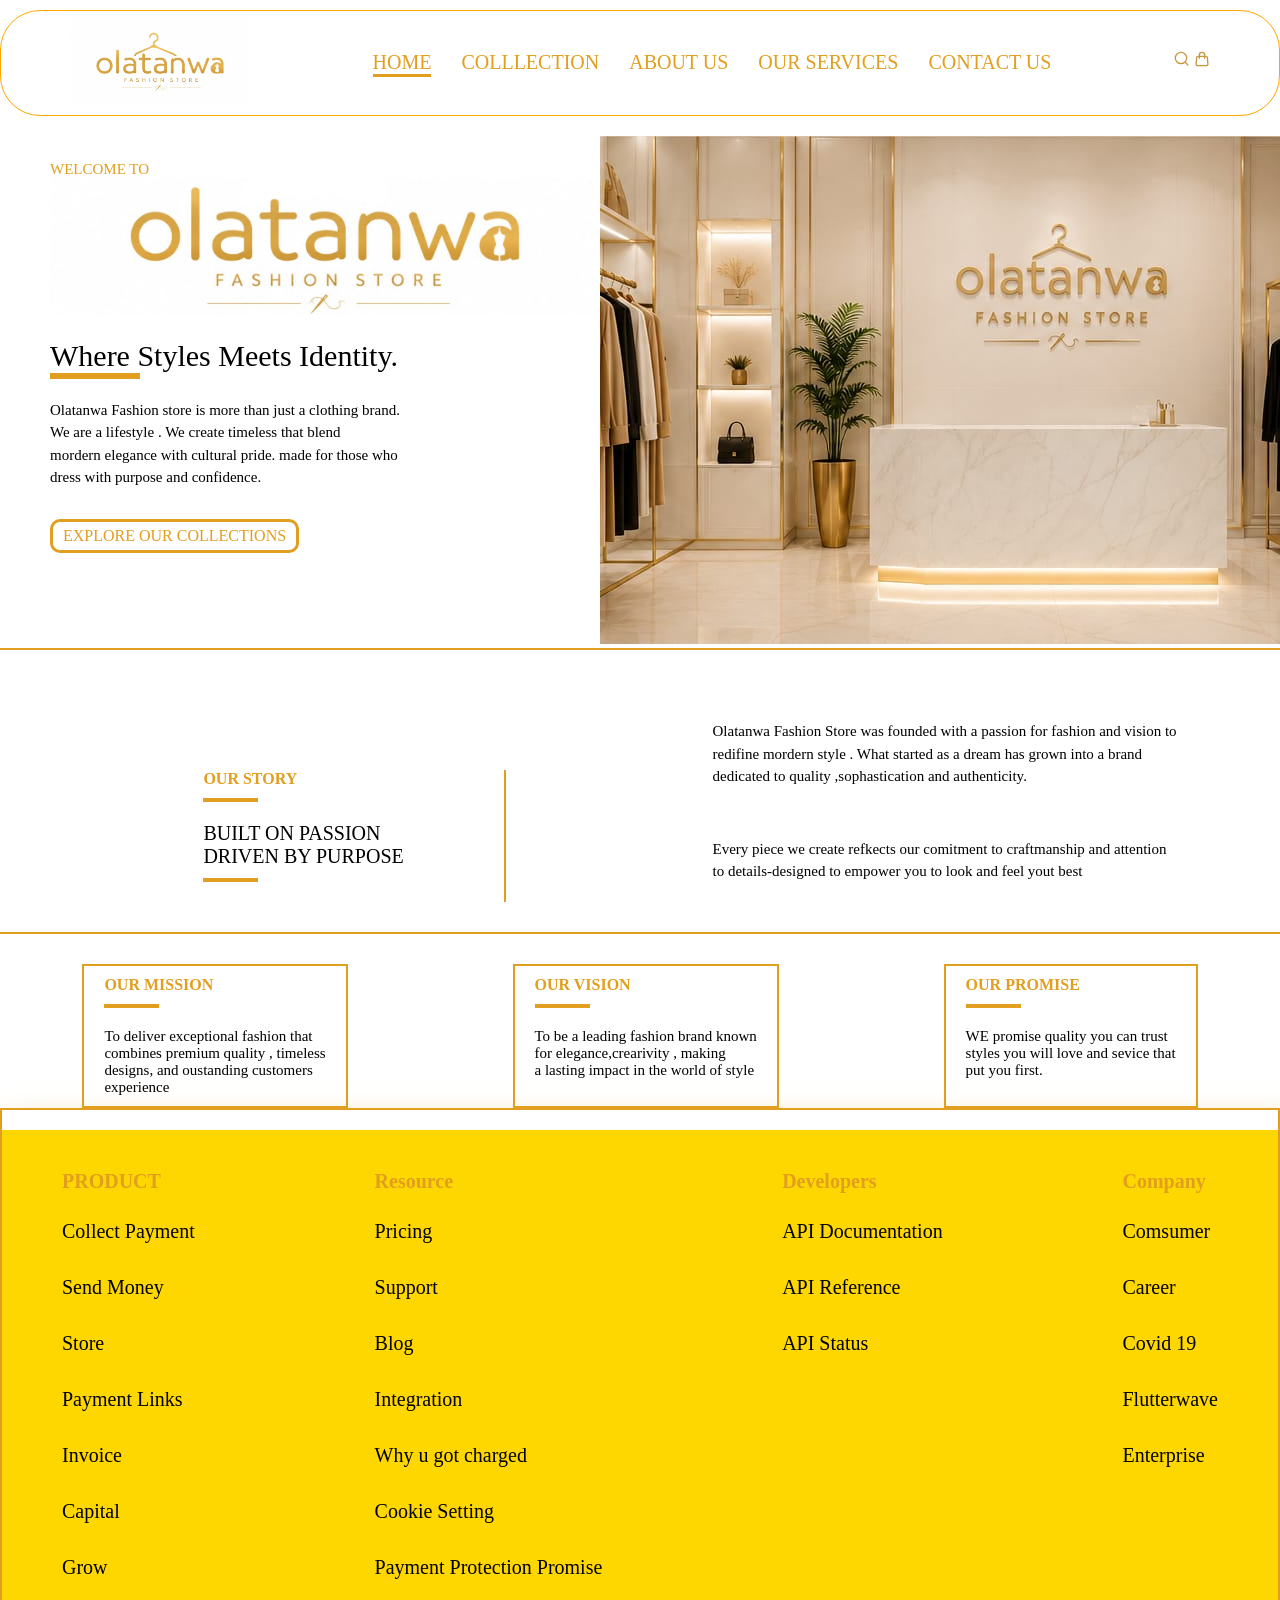
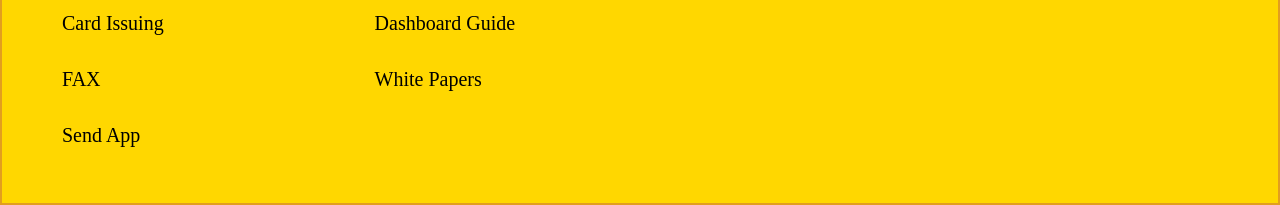
==== index.html @ 36a3c9dd "first commit" ====
<!DOCTYPE html>
<html lang="en">
<head>
    <meta charset="UTF-8">
    <meta name="viewport" content="width=device-width, initial-scale=1.0">
    <title>Document</title>
    <link rel="stylesheet" href="style.css">
</head>
<body>
    <div class="father">
        <div class="up">
            <img src="pi.jpeg" alt="">
        </div>

        <div class="down">
            <ul>
                <li class="loi"><a href="#">HOME</a></li>
                <li><a href="#">COLLLECTION</a></li>
                <li><a href="#">ABOUT US</a></li>
                <li><a href="#">OUR SERVICES</a></li>
                <li><a href="#">CONTACT US</a></li>
            </ul>
        </div>

        <div class="mid">
            <a href="#"><img src="SEACH.svg" alt=""></a>
            <a href="#"><img src="lock.svg" alt=""></a>
        </div>
    </div>

    <div class="mother">
        <div class="ud">
        <div>
            <p><span>WELCOME TO</span></p>
        </div>

        <div class="logo">
            <img src="pi00.jpeg" alt="">
        </div>

        <div class="uj">
            <h2>Where Styles Meets Identity. <hr></h2>
            <p>Olatanwa Fashion store is more than just a clothing brand. <br>We are a lifestyle . We create timeless that blend<br>mordern elegance with cultural pride. made for those who<br>dress with purpose and confidence.</p>
        </div>

        <div class="boy">
            <a href="#">EXPLORE OUR COLLECTIONS</a>
        </div>
        </div>

        <div class="last">
            <img src="poikj.jpeg" alt="">
        </div>
    </div>

    <div class="kk">
        <div class="pp">
             <h4>OUR STORY</h4><hr>
             <h1>BUILT ON PASSION <br>DRIVEN BY PURPOSE</h1><hr>
        </div>

        <div class="oo">
              <p>Olatanwa Fashion Store was founded with a passion for fashion and vision to <br>redifine mordern style . What started as a dream has grown into a brand<br>dedicated to quality ,sophastication and authenticity.</p>
                <p class="pyp">Every piece we create refkects our comitment to craftmanship and attention<br>to details-designed to empower you to look and feel yout best</p>
        </div>
    </div>

    <div class="uu">
        <div class="ee">
            <h4>OUR MISSION</h4><hr>
            <p>To deliver exceptional fashion that<br>combines premium quality , timeless<br>designs, and oustanding customers<br>experience</p>
        </div>

        <div class="ee">
            <h4>OUR VISION</h4><hr>
            <p>To be a leading fashion brand known<br>for elegance,crearivity , making<br>a lasting impact in the world of style</p>
        </div>

        <div class="ee">
            <h4>OUR PROMISE</h4><hr>
            <p>WE promise quality you can trust<br>styles you will love and sevice that<br>put you first.</p>
        </div>
    </div>

    <footer>
           <div class="main-footer">

            <div class="product">
             <h4>PRODUCT</h4>
             <ul>
              <li><a href="#">Collect Payment</a></li> 
              <li><a href="#">Send Money</a></li> 
              <li><a href="#">Store</a></li> 
              <li><a href="#">Payment Links</a></li> 
              <li><a href="#">Invoice</a></li> 
              <li><a href="#">Capital</a></li> 
              <li><a href="#">Grow</a></li> 
              <li><a href="#">Card Issuing</a></li> 
              <li><a href="#">FAX</a></li> 
              <li><a href="#">Send App</a></li>  
             </ul>
            </div>
            
            <div class="Resources">
               <h4>Resource</h4>
               <ul>
                <li><a href="#">Pricing</a></li>
                <li><a href="#">Support</a></li>
                <li><a href="#">Blog</a></li>
                <li><a href="#">Integration</a></li>
                <li><a href="#">Why u got charged</a></li>
                <li><a href="#">Cookie Setting</a></li>
                <li><a href="#">Payment Protection Promise</a></li>
                <li><a href="#">Dashboard Guide</a></li>
                <li><a href="#">White Papers</a></li>
               </ul>
            </div>

            <div class="developers">
                <h4>Developers</h4>
                <ul>
                    <li><a href="#">API Documentation</a></li>
                    <li><a href="#">API Reference</a></li>
                    <li><a href="#">API Status</a></li>
                </ul>
            </div>

            <div class="Company">
                <h4>Company</h4>
                <ul>
                    <li><a href="#">Comsumer</a></li>
                    <li><a href="#">Career</a></li>
                    <li><a href="#">Covid 19</a></li>
                    <li><a href="#">Flutterwave</a></li>
                    <li><a href="#">Enterprise</a></li>
                </ul>
            </div>
           </div>
        </footer>
</body>
</html>
---- style.css ----
*{
    padding: 0;
    margin: 0;
    box-sizing: border-box;
}
.father{
    background-color: white;
    padding: 5px 8px;
    display: flex;
    justify-content: space-around;
    z-index: 100;
    position: sticky;
    top: 10px;
    border: 1px solid orange;
    border-radius: 40px;
    box-shadow: 10px 20px 30x  rgb(226, 158, 30)
}
.up img{
    width: 180px;
    
}
.down ul{
    display: flex;
    list-style: none;
    gap: 30px;
    font-size: 20px;
    margin-top: 35px;
}
.down a{
    text-decoration: none;
    color: rgb(226, 158, 30);
}
.mid{
    margin-top:35px;
}
span{
    color: rgb(226, 158, 30);
}
.loi{
    border-bottom: 3px solid rgb(226, 158, 30);
}
.mother{
    margin-top: 30px;
    display: flex;
    border-bottom: 2px solid rgb(226, 158, 30);
}
.logo img{
    width: 550px;
    justify-content: right;
}
.ud{
    margin-left: 50px;
    margin-top: 25px;
}
h2{
    font-weight: lighter;
    font-size: 30px;
    margin-top: 20px;
    margin-bottom: 10px;
}
.uj hr{
    border: 3px solid rgb(226, 158, 30);
     width: 90px;
    margin-bottom: 20px;
} 
.uj p{
    line-height: 1.5;
}
.boy {
    margin-top: 30px;
    border:3px solid rgb(226, 158, 30) ;
    width: fit-content;
    padding: 5px 10px;
    border-radius: 10px;
}
.boy a{
    text-decoration: none;
    color: rgb(226, 158, 30);
}
h4{
color: rgb(226, 158, 30);
}
h1{
    font-weight: lighter;
    font-size: 20px;
}
.kk{
    display: flex;
    justify-content: space-around;
    margin-top: 20px;
    border-bottom: 2px solid rgb(226, 158, 30);
}
.pp{
    margin-top: 100px;
    margin-left: 100px;
    border-right: 2px solid rgb(226, 158, 30);
    padding-right: 100px;
    margin-bottom: 30px;
    
}
.oo{
    margin-top: 50px;
    line-height: 1.5;
}
.pyp{
    margin-top: 50px;
}
p{
    font-size: 15px;
}
.pp hr{
    border: 2px solid rgb(226, 158, 30);
    width: 55px;
    margin-top: 10px;
    margin-bottom: 20px;
}
.uu hr{
   border: 2px solid rgb(226, 158, 30);
    width: 55px;
    margin-top: 10px;
    margin-bottom: 20px; 
}
.uu{
    display: flex;
    justify-content: space-around;
    margin-top: 30px;
}
.ee{
    border: 2px solid rgb(226, 158, 30);
    padding: 10px 20px;
}
.father:hover{
    cursor: pointer;
}
.main-footer{
    display: flex;
    background-color: white;
    justify-content: space-between;
    margin-top: 20px;
    padding: 40px 60px;
    background-color: gold;
}
.main-footer a{
    text-decoration: none;
    line-height: 2.8;
    font-size: 20px;
    color: black;
}
.main-footer ul{
    list-style: none;

}
.main-footer h4{
    margin-bottom: 10px;
    font-weight: bolder;
    font-size: 20px;
}
.main-footer a:hover{
    cursor: pointer;
    border-radius: 30px;
    background-color: white;
}
footer{
    box-shadow: 10px 20px 30px rgb(226, 158, 30);
    border: 2px solid rgb(226, 158, 30);
}
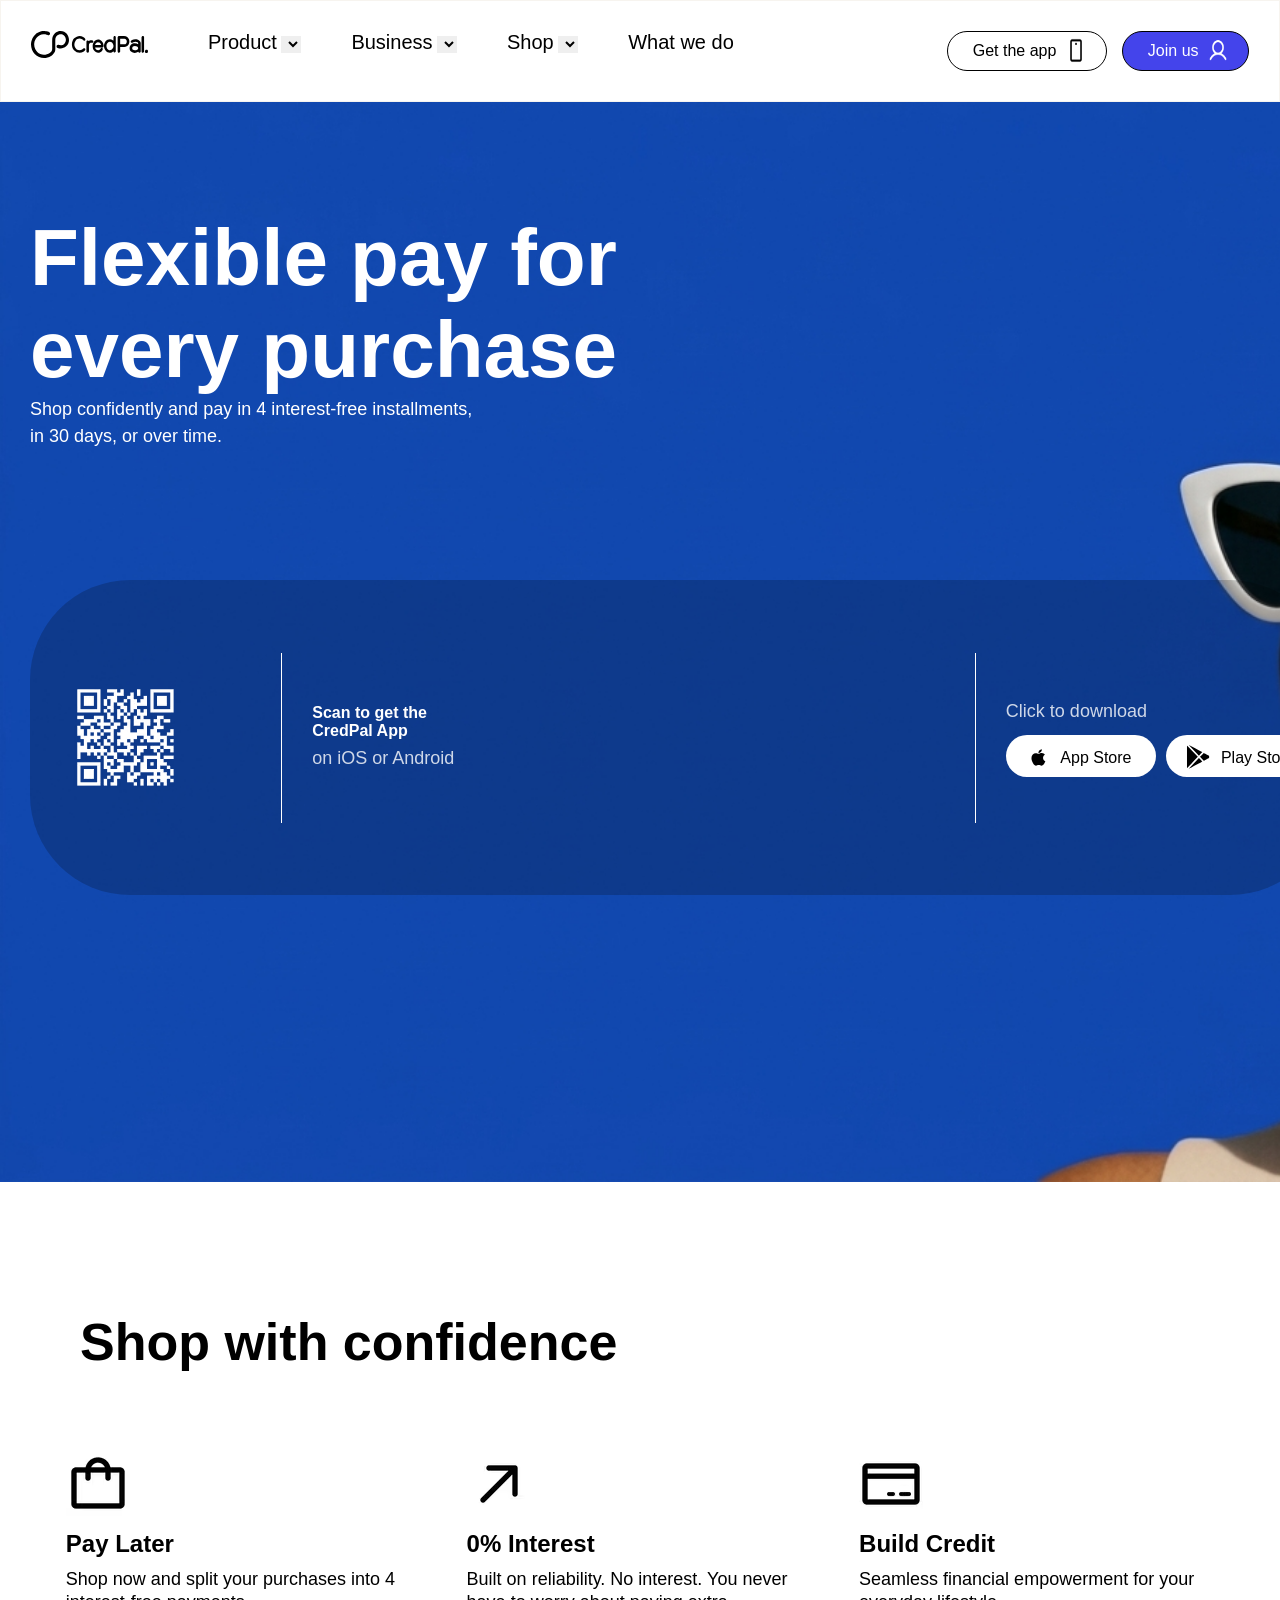
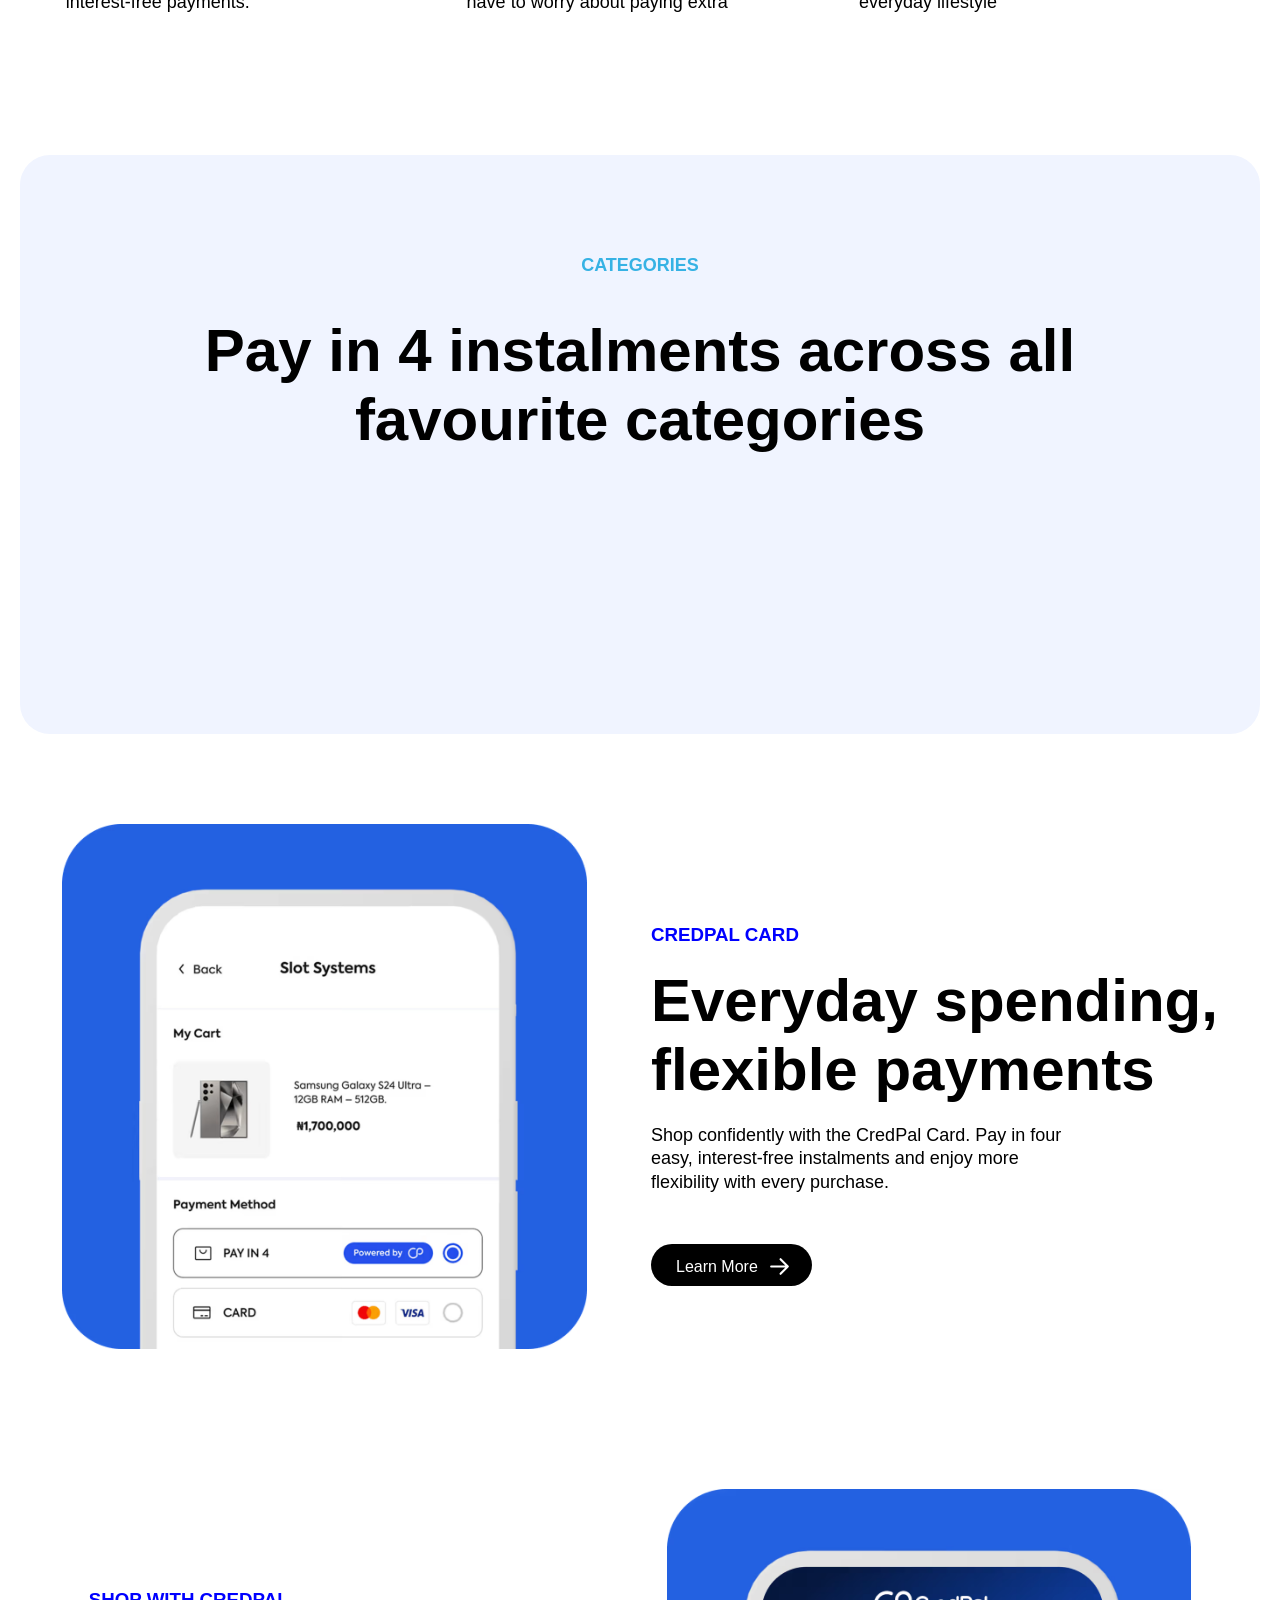
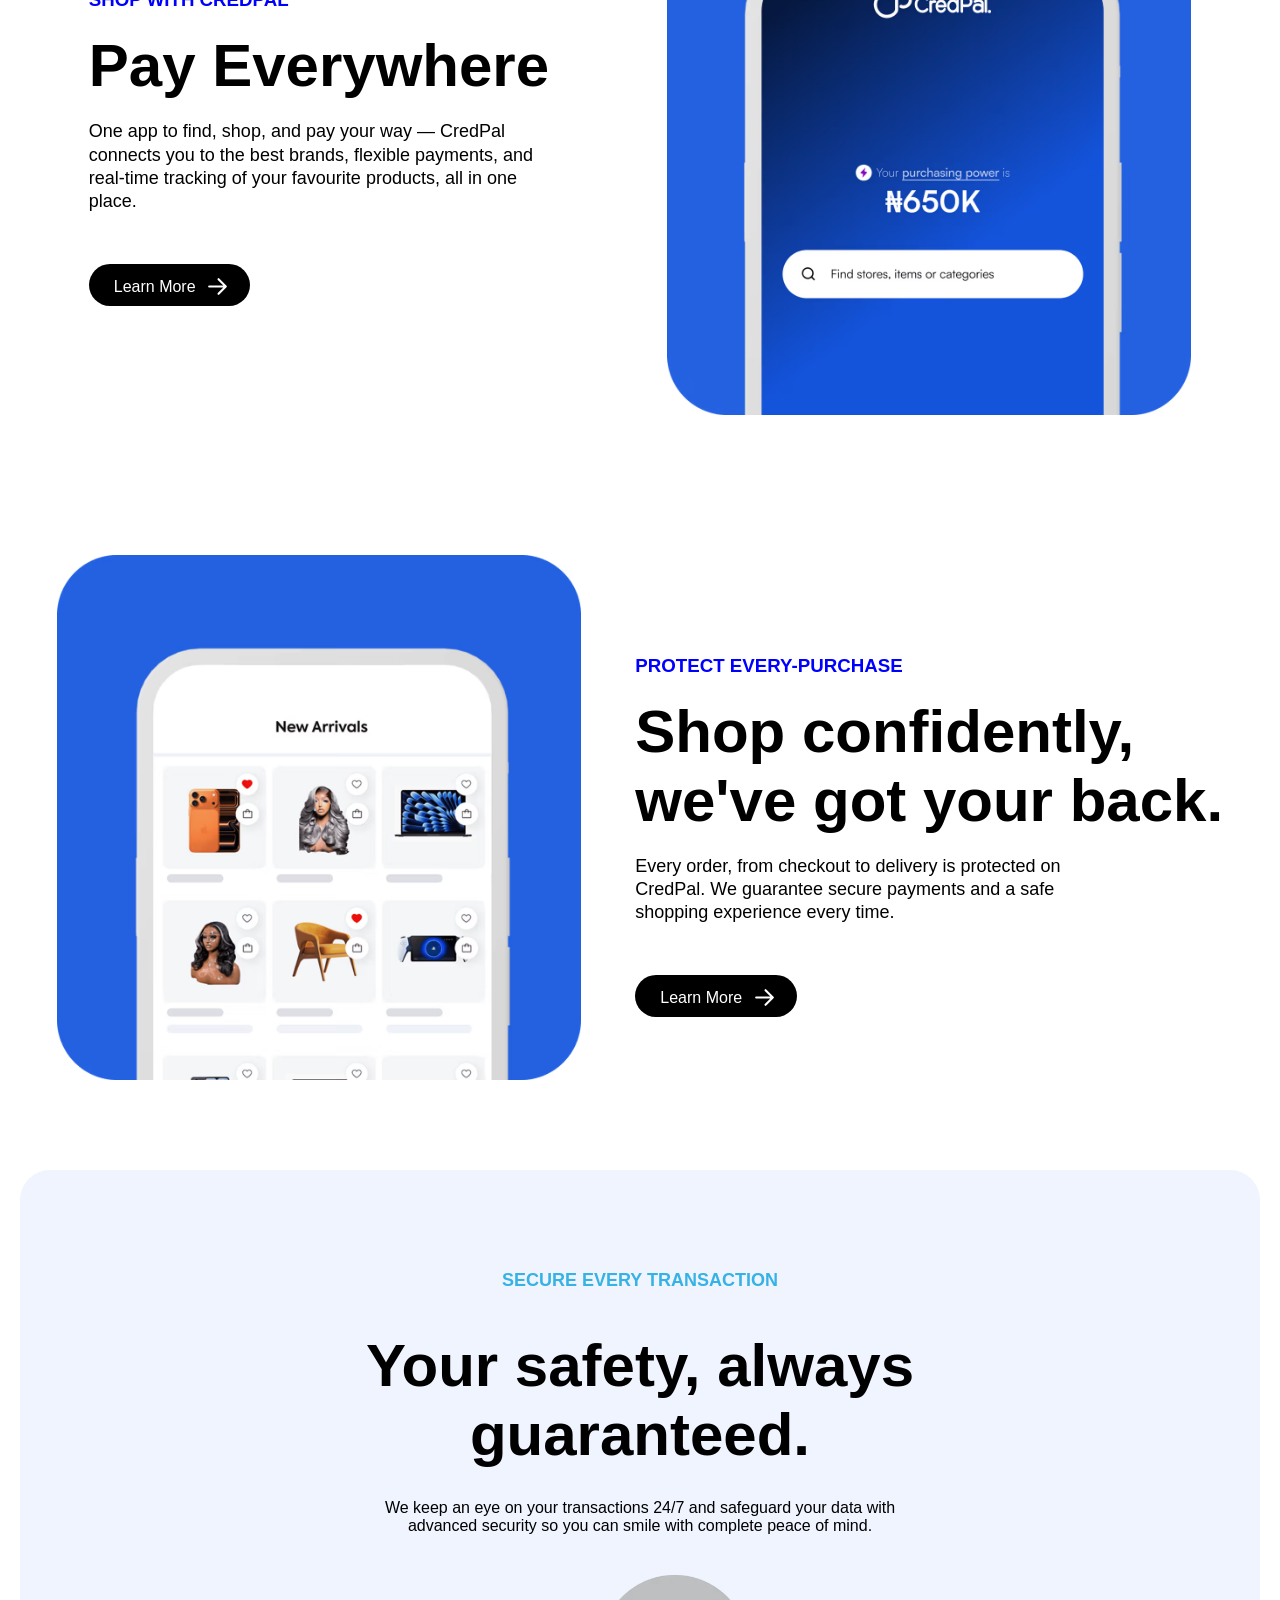
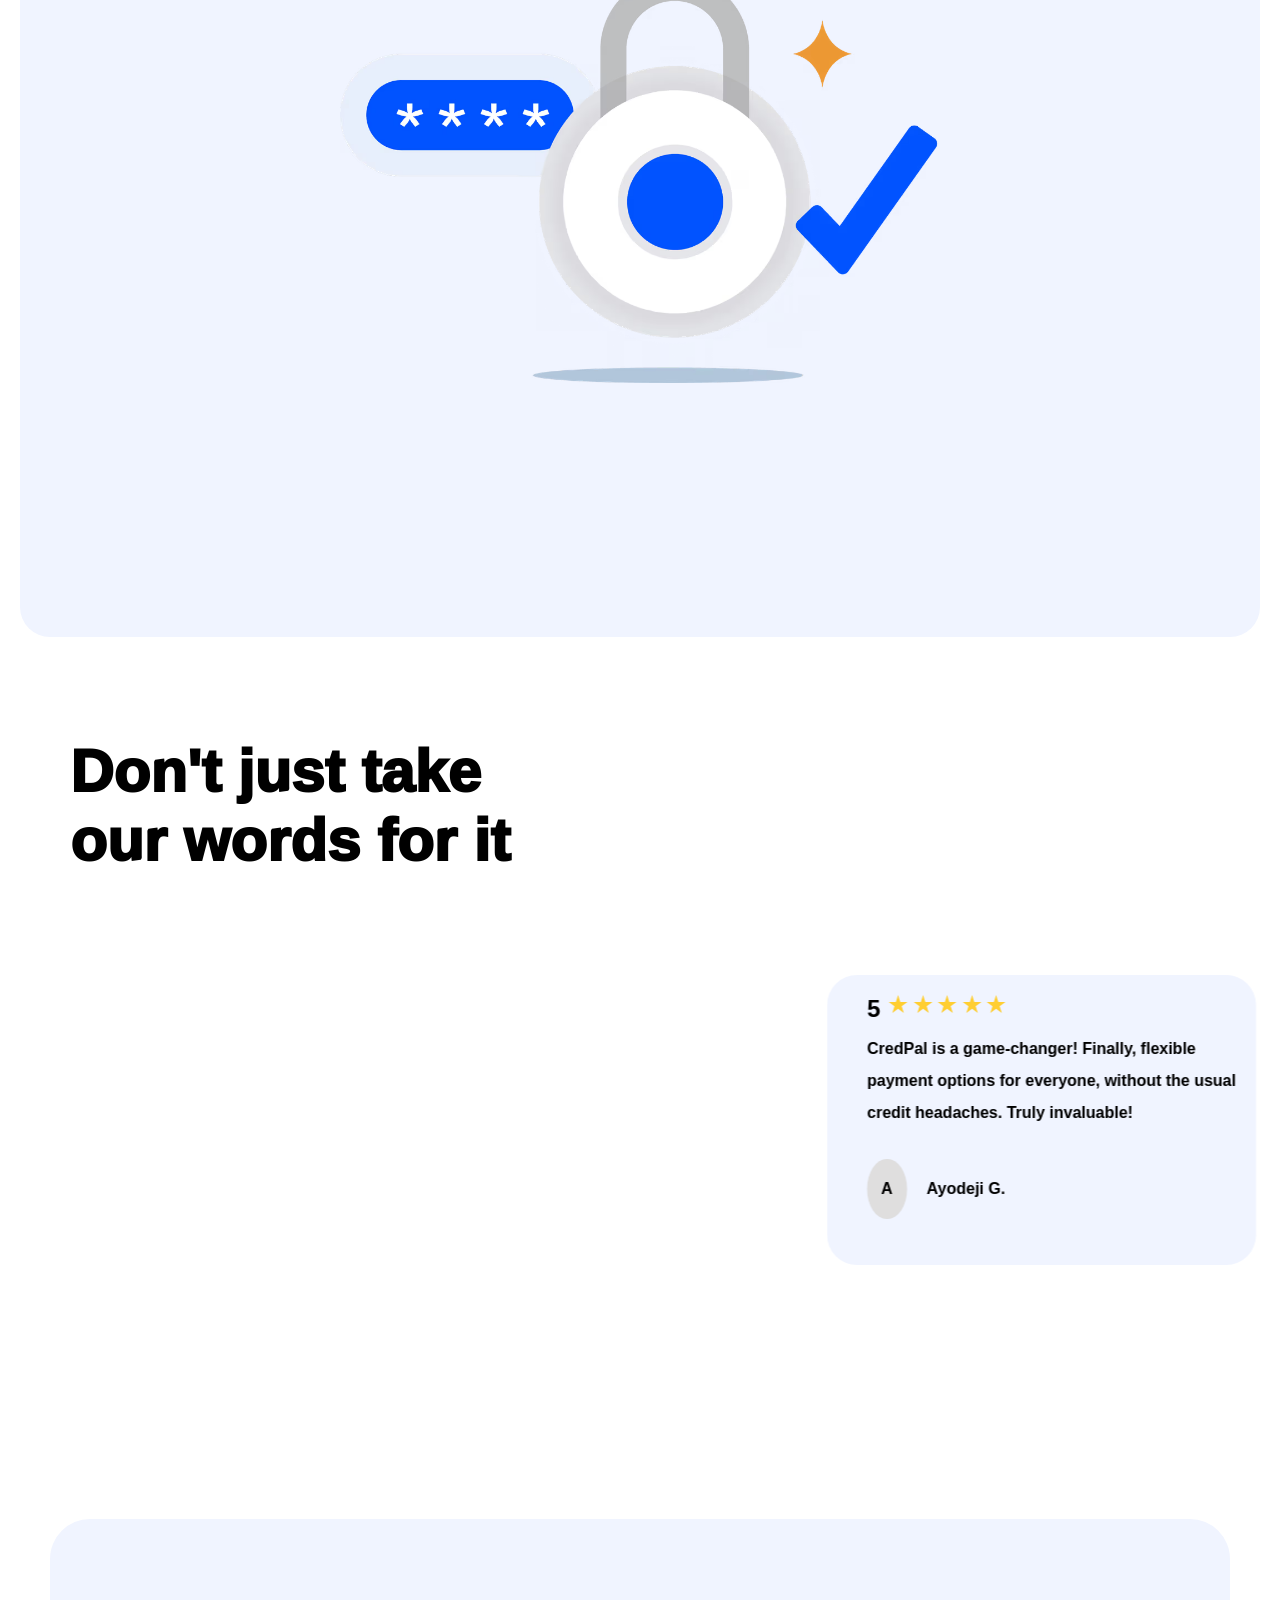
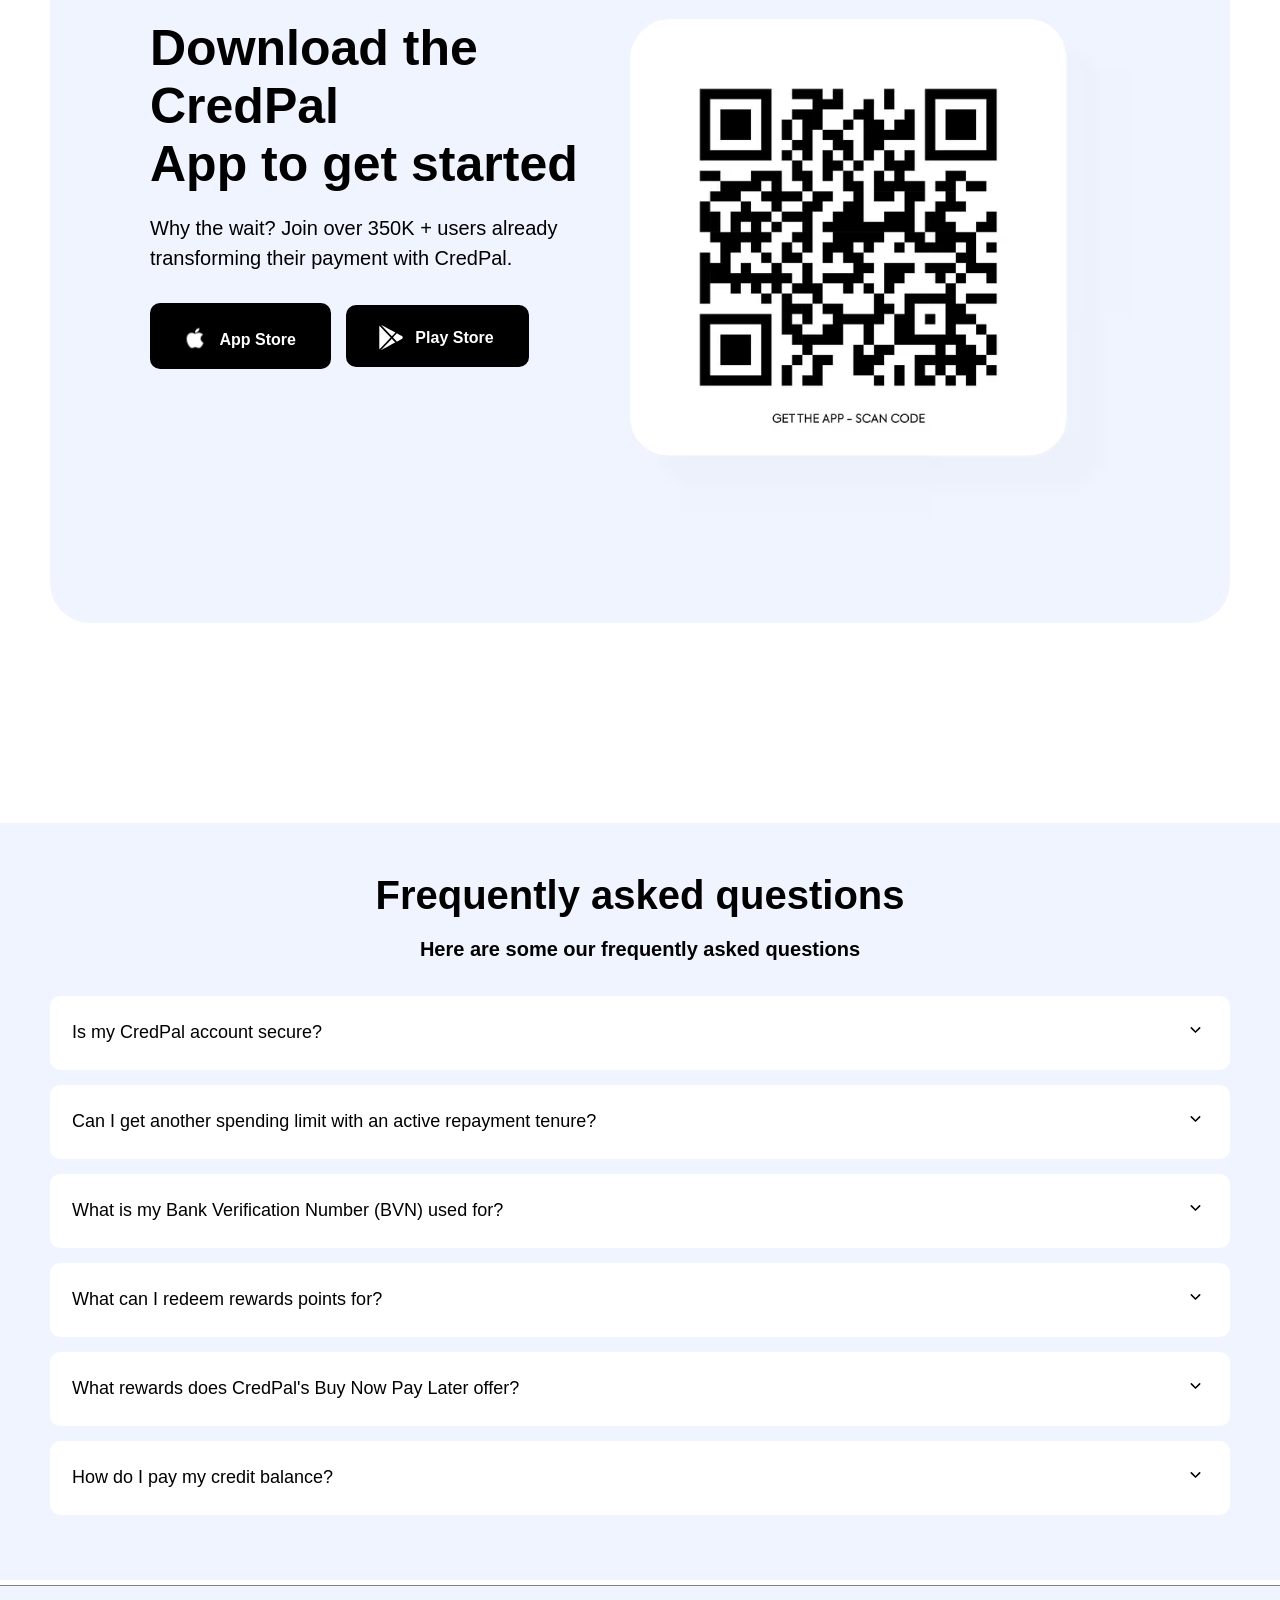
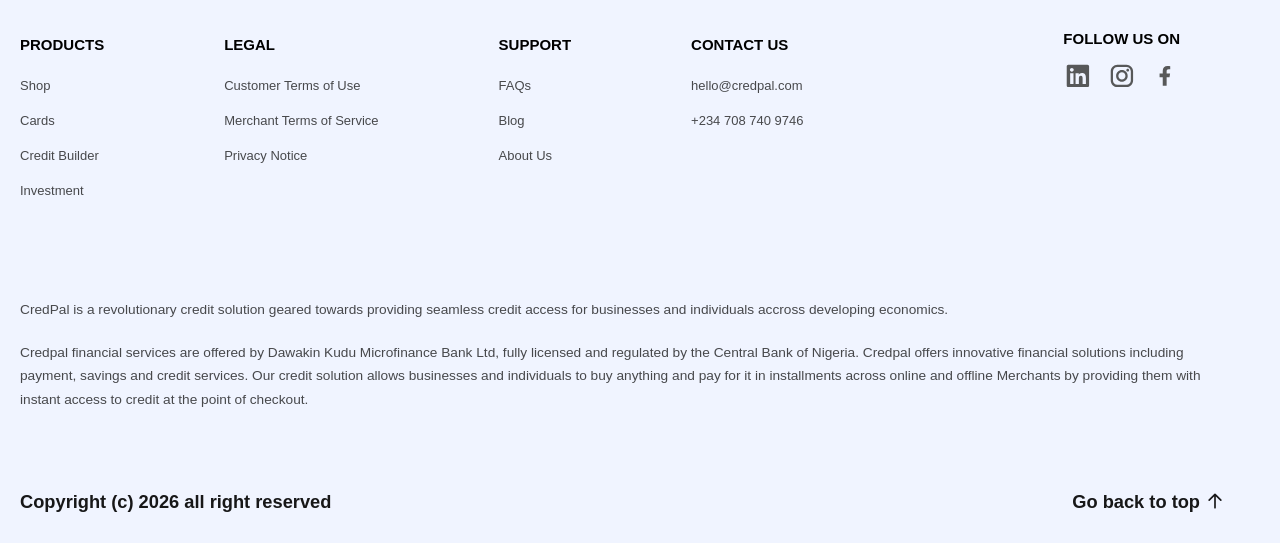
==== commit fa34e13c: "i change the file name" ====
--- a/index.html
+++ b/index.html
@@ -3,139 +3,379 @@
 <head>
     <meta charset="UTF-8">
     <meta name="viewport" content="width=device-width, initial-scale=1.0">
-    <title>Document</title>
-    <link rel="stylesheet" href="style.css">
+    <title>nasrudeen | full stack developer</title>
+    <meta name="muhammed" content="lorem">
+    <meta property="og:type" content="website">
+    <meta property="og:url" content="project-g6veryox9-docnas.vercel.app">
+    <meta property="og:title" content="nasr| full stack developer">
+    <meta property="og:description" content="portfolio">
+    <meta property="og:image" content="">
+    <link rel="stylesheet" href="style2.css">
 </head>
 <body>
-    <div class="father">
-        <div class="up">
-            <img src="pi.jpeg" alt="">
-        </div>
-
-        <div class="down">
-            <ul>
-                <li class="loi"><a href="#">HOME</a></li>
-                <li><a href="#">COLLLECTION</a></li>
-                <li><a href="#">ABOUT US</a></li>
-                <li><a href="#">OUR SERVICES</a></li>
-                <li><a href="#">CONTACT US</a></li>
-            </ul>
-        </div>
-
-        <div class="mid">
-            <a href="#"><img src="SEACH.svg" alt=""></a>
-            <a href="#"><img src="lock.svg" alt=""></a>
-        </div>
-    </div>
-
-    <div class="mother">
-        <div class="ud">
+     <nav class="contain">
+     <div class="href">
+        <div class="nav-logo">
+            <a href=""><img src="pay.svg" alt=""></a>
+        </div>
+
+       <div class="nav-link">
+        
+         <ul>
+           <li>
+            <label for="product">Product</label>
+            <select name="product" id="product">Product</select></li>
+            <li>
+            <label for="Business">Business</label>
+            <select name="Business" id="#">Business</select>
+            </li>
+            <li> <label for="#">Shop</label>
+            <select name="#" id="#">Shop</select></li>
+            <li><a href="#">What we do</a></li>
+         </ul>
+       </div>
+     </div>
+
+        <div class="nav-action">
+            <div class="phone">
+             <a href="#">Get the app</a>
+             <img src="get.webp" alt="">
+            </div>
+
+            <div class="person">
+             <a href="#">Join us</a>
+             <img src="us.webp" alt="">
+            </div>
+        </div> 
+     </nav>
+
+
+        <div class="boys">
+        <div class="navl">
+            <h1>Flexible pay for <br> every purchase</h1>
+            <p>Shop confidently and pay in 4 interest-free installments, <br> in 30 days, or over time.</p>
+            
+              <nav class="QRcode">
+               
+                <div class="scan">
+                     <img src="QRcode.avif" alt="">
+                    <div class="cred"><h4>Scan to get the<br>CredPal App</h4>
+                    <p>on iOS or Android</p></div>
+                </div>
+
+                <div class="click">
+                    <p>Click to download</p>
+                    <div class="store">
+                        <div class="apple">
+                            <img src="apple-Icon.svg" alt="">
+                            <a href="#">App Store</a>
+                        </div>
+
+                        <div class="plays">
+                            <img src="play-store.svg" alt="">
+                            <a href="#">Play Store</a>
+                        </div>
+                    </div>
+                </div>
+              </nav>  
+        </div>
+        </div>
+
+        <div class="meta">
+            <div class="fac">
+                <h1>Shop with confidence</h1>
+            </div>
+            <div class="ok">
+                <div class="">
+                    <img src="Bag.avif" alt="">
+                    <h2>Pay Later</h2>
+                    <p>Shop now and split your purchases into 4 <br> interest-free payments.</p>
+                </div>
+
+                <div>
+                    <img src="interest.avif" alt="">
+                    <h2>0% Interest</h2>
+                    <p>Built on reliability. No interest. You never <br> have to worry about paying extra</p>
+                </div>
+
+                <div>
+                    <img src="credit-card.avif" alt="">
+                    <h2>Build Credit</h2>
+                    <p>Seamless financial empowerment for your <br> everyday lifestyle</p>
+                </div>
+            </div>
+        </div>
+
+        <div class="tik">
+            <h4>CATEGORIES</h4>
+            <h1>Pay in 4 instalments across all <br>favourite categories</h1>
+        </div>
+
+        <div class="mother">
+            <div class="card">
+                <img src="card.avif" alt="">
+                <div class="car">
+                    <h3>CREDPAL CARD</h3>
+                    <h1>Everyday spending, <br> flexible payments</h1>
+                    <p>Shop confidently with the CredPal Card. Pay in four <br> easy, interest-free instalments and enjoy more <br> flexibility with every purchase.</p>
+                    <div class="carl">
+                    <a href="">Learn More</a>
+                    <img src="akar-icons--arrow-right.svg" alt=""></div>                
+                </div>
+            </div>
+
+            <div class="card">
+                <div class="car">
+                    <h3>SHOP WITH CREDPAL</h3>
+                    <h1>Pay Everywhere</h1>
+                    <p>One app to find, shop, and pay your way — CredPal <br> connects you to the best brands, flexible payments, and <br>real-time tracking of your favourite products, all in one <br> place.</p>
+                    <div class="carl">
+                    <a href="">Learn More</a>
+                    <img src="akar-icons--arrow-right.svg" alt=""></div>                
+                </div>
+                <img src="shop-img.avif" alt="">
+            </div>
+
+            <div class="card">
+                <img src="protect.avif" alt="">
+                <div class="car">
+                    <h3>PROTECT EVERY-PURCHASE</h3>
+                    <h1>Shop confidently, <br> we've got your back.</h1>
+                    <p>Every order, from checkout to delivery is protected on <br>CredPal. We guarantee secure payments and a safe <br> shopping experience every time.</p>
+                    <div class="carl">
+                    <a href="">Learn More</a>
+                    <img src="akar-icons--arrow-right.svg" alt=""></div>                
+                </div>
+            </div>
+        </div>
+
+         <div class="tik">
+            <h4>SECURE EVERY TRANSACTION</h4>
+            <h1>Your safety, always <br> guaranteed.</h1>
+            <p>We keep an eye on your transactions 24/7 and safeguard your data with <br> advanced security so you can smile with complete peace of mind.</p>
+            <img src="lock1.avif" alt="">       
+        </div>
+
+      <div class="word">
         <div>
-            <p><span>WELCOME TO</span></p>
-        </div>
-
-        <div class="logo">
-            <img src="pi00.jpeg" alt="">
-        </div>
-
-        <div class="uj">
-            <h2>Where Styles Meets Identity. <hr></h2>
-            <p>Olatanwa Fashion store is more than just a clothing brand. <br>We are a lifestyle . We create timeless that blend<br>mordern elegance with cultural pride. made for those who<br>dress with purpose and confidence.</p>
-        </div>
-
-        <div class="boy">
-            <a href="#">EXPLORE OUR COLLECTIONS</a>
-        </div>
-        </div>
-
-        <div class="last">
-            <img src="poikj.jpeg" alt="">
-        </div>
-    </div>
-
-    <div class="kk">
-        <div class="pp">
-             <h4>OUR STORY</h4><hr>
-             <h1>BUILT ON PASSION <br>DRIVEN BY PURPOSE</h1><hr>
-        </div>
-
-        <div class="oo">
-              <p>Olatanwa Fashion Store was founded with a passion for fashion and vision to <br>redifine mordern style . What started as a dream has grown into a brand<br>dedicated to quality ,sophastication and authenticity.</p>
-                <p class="pyp">Every piece we create refkects our comitment to craftmanship and attention<br>to details-designed to empower you to look and feel yout best</p>
-        </div>
-    </div>
-
-    <div class="uu">
-        <div class="ee">
-            <h4>OUR MISSION</h4><hr>
-            <p>To deliver exceptional fashion that<br>combines premium quality , timeless<br>designs, and oustanding customers<br>experience</p>
-        </div>
-
-        <div class="ee">
-            <h4>OUR VISION</h4><hr>
-            <p>To be a leading fashion brand known<br>for elegance,crearivity , making<br>a lasting impact in the world of style</p>
-        </div>
-
-        <div class="ee">
-            <h4>OUR PROMISE</h4><hr>
-            <p>WE promise quality you can trust<br>styles you will love and sevice that<br>put you first.</p>
-        </div>
-    </div>
-
-    <footer>
-           <div class="main-footer">
-
-            <div class="product">
-             <h4>PRODUCT</h4>
-             <ul>
-              <li><a href="#">Collect Payment</a></li> 
-              <li><a href="#">Send Money</a></li> 
-              <li><a href="#">Store</a></li> 
-              <li><a href="#">Payment Links</a></li> 
-              <li><a href="#">Invoice</a></li> 
-              <li><a href="#">Capital</a></li> 
-              <li><a href="#">Grow</a></li> 
-              <li><a href="#">Card Issuing</a></li> 
-              <li><a href="#">FAX</a></li> 
-              <li><a href="#">Send App</a></li>  
-             </ul>
-            </div>
-            
-            <div class="Resources">
-               <h4>Resource</h4>
-               <ul>
-                <li><a href="#">Pricing</a></li>
-                <li><a href="#">Support</a></li>
-                <li><a href="#">Blog</a></li>
-                <li><a href="#">Integration</a></li>
-                <li><a href="#">Why u got charged</a></li>
-                <li><a href="#">Cookie Setting</a></li>
-                <li><a href="#">Payment Protection Promise</a></li>
-                <li><a href="#">Dashboard Guide</a></li>
-                <li><a href="#">White Papers</a></li>
-               </ul>
-            </div>
-
-            <div class="developers">
-                <h4>Developers</h4>
-                <ul>
-                    <li><a href="#">API Documentation</a></li>
-                    <li><a href="#">API Reference</a></li>
-                    <li><a href="#">API Status</a></li>
-                </ul>
-            </div>
-
-            <div class="Company">
-                <h4>Company</h4>
-                <ul>
-                    <li><a href="#">Comsumer</a></li>
-                    <li><a href="#">Career</a></li>
-                    <li><a href="#">Covid 19</a></li>
-                    <li><a href="#">Flutterwave</a></li>
-                    <li><a href="#">Enterprise</a></li>
-                </ul>
-            </div>
+            <h1>Don't just take <br> our words for it</h1>
+        </div>
+        <marquee behavior="scroll" direction="left" scrollamount="15" scrolldelay="5">
+        <div class="star-boy">
+
+         <div class="sta">
+          <div class="star">
+            <h2>5</h2>
+            <div>
+             <img src="emojione--star.svg" alt="">
+             <img src="emojione--star.svg" alt="">
+             <img src="emojione--star.svg" alt="">
+             <img src="emojione--star.svg" alt="">
+             <img src="emojione--star.svg" alt="">
+            </div>
+          </div>
+            <p>CredPal is a game-changer! Finally, flexible <br> payment options for everyone, without the usual <br>credit headaches. Truly invaluable!</p>
+            <h4 class="span"><span>A</span> Ayodeji G.</h4>       
+            </div>
+
+            
+           <div class="sta">
+          <div class="star">
+            <h2>5</h2>
+            <div>
+             <img src="emojione--star.svg" alt="">
+             <img src="emojione--star.svg" alt="">
+             <img src="emojione--star.svg" alt="">
+             <img src="emojione--star.svg" alt="">
+             <img src="emojione--star.svg" alt="">
+            </div>
+          </div>
+            <p>CredPal makes shopping effortless! I use it <br>everywhere, daily — for everything from small <br>buys to big purchases. Absolutely love how easy <br>it is!</p>
+            <h4 class="span"><span>B</span>Bayo K.</h4>       
+            </div>
+
+           <div class="sta">
+          <div class="star">
+            <h2>5</h2>
+            <div>
+             <img src="emojione--star.svg" alt="">
+             <img src="emojione--star.svg" alt="">
+             <img src="emojione--star.svg" alt="">
+             <img src="emojione--star.svg" alt="">
+             <img src="emojione--star.svg" alt="">
+            </div>
+          </div>
+            <p>The CredPal app is my go-to for instant credit <br>and flexible payments. It's incredibly versatile for <br>everyday spending and managing my budget. <br>Highly recommend!</p>
+            <h4 class="span"><span>H</span>Halima D.</h4>       
+            </div>
+            
+            
+           <div class="sta">
+          <div class="star">
+            <h2>5</h2>
+            <div>
+             <img src="emojione--star.svg" alt="">
+             <img src="emojione--star.svg" alt="">
+             <img src="emojione--star.svg" alt="">
+             <img src="emojione--star.svg" alt="">
+             <img src="emojione--star.svg" alt="">
+            </div>
+          </div>
+            <p>The CredPal credit solution is versatile and <br>makes managing my budget so much easier. I <br>can't imagine shopping without it now!</p>
+            <h4 class="span"><span>C</span>Chidi O.</h4>       
+            </div>
+            <div class="sta">
+          <div class="star">
+            <h2>5</h2>
+            <div>
+             <img src="emojione--star.svg" alt="">
+             <img src="emojione--star.svg" alt="">
+             <img src="emojione--star.svg" alt="">
+             <img src="emojione--star.svg" alt="">
+             <img src="emojione--star.svg" alt="">
+            </div>
+          </div>
+            <p>Best financial app I've used! CredPal has <br>transformed how I shop and manage payments. <br>The flexibility is unmatched!</p>
+            <h4 class="span"><span>F</span>Fatima M.</h4>       
            </div>
-        </footer>
+           </div>
+        </marquee>
+        </div>
+
+        <div class="wait">
+            <div>
+            <div>
+                <h1>Download the CredPal <br>App to get started</h1>
+                <p>Why the wait? Join over 350K + users already <br>transforming their payment with CredPal.</p>
+            </div>
+
+           <div class="waits">
+            <div class="wai">
+                <img src="apple-Icon2.avif" alt="">
+                <a href="#">App Store</a>
+            </div>
+
+            <div class="wat">
+                <img src="play-store (1).svg" alt="">
+                <a href="#">Play Store</a>
+            </div>
+           </div>
+            </div>
+
+            <div class="code">
+                <img src="qr-code.avif" alt="">
+            </div>
+        </div>
+
+    <div class="faq-section">
+      <h2>Frequently asked questions</h2>
+      <p class="here">Here are some our frequently asked questions</p>
+
+     <details class="faq-item">
+       <summary>Is my CredPal account secure? <span class="arrow"><img src="basil--caret-down-solid.svg" alt=""></span></summary>
+       <div class="faq-content">
+         <p>Yes, your CredPal account is secured with bank-level encryption and multi-factor authentication to protect your personal <br>and financial information.</p>
+        </div>
+     </details>
+
+     <details class="faq-item">
+      <summary>Can I get another spending limit with an active repayment tenure? <span class="arrow"><img src="basil--caret-down-solid.svg" alt=""></span></summary>
+       <div class="faq-content">
+         <p>Your spending limit may be reviewed based on your repayment history and account activity. Contact support for more <br>information about limit increases.</p>
+        </div>
+      </details>
+
+     <details class="faq-item">
+      <summary>What is my Bank Verification Number (BVN) used for? <span class="arrow"><img src="basil--caret-down-solid.svg" alt=""></span></summary>
+      <div class="faq-content">
+         <p>Your BVN is used to verify your identity and ensure secure account setup in compliance with banking regulations. It helps us <br>protect your account from fraud.</p>
+        </div>
+     </details>
+
+      <details class="faq-item">
+     <summary>What can I redeem rewards points for? <span class="arrow"><img src="basil--caret-down-solid.svg" alt=""></span></summary>
+      <div class="faq-content">
+        <p>Rewards points can be redeemed for discounts on purchases, cashback, or special offers from partner merchants. Check <br>your rewards dashboard for available options.</p>
+      </div>
+     </details>
+
+  
+     <details class="faq-item">
+     <summary>What rewards does CredPal's Buy Now Pay Later offer?<span class="arrow"><img src="basil--caret-down-solid.svg" alt=""></span></summary>
+     <div class="faq-content">
+      <p>CredPal's Buy Now Pay Later offers cashback rewards, early payment discounts, and access to exclusive deals from partner <br>stores when you make timely payments.</p>
+     </div>
+     </details>
+
+      <details class="faq-item">
+     <summary>How do I pay my credit balance?<span class="arrow"><img src="basil--caret-down-solid.svg" alt=""></span></summary>
+     <div class="faq-content">
+      <p>You can pay your credit balance through the CredPal app using bank transfer, debit card, or automatic bank deductions. <br>Payments can be made in installments or full.</p>
+     </div>
+     </details>
+
+   </div>
+
+        <footer>
+            <div class="terms">
+            <div class="term">
+            <div class="ter">
+                <h4>PRODUCTS</h4>
+                <a href="#">Shop</a>
+                <a href="#">Cards</a>
+                <a href="#">Credit Builder</a>
+                <a href="#">Investment</a>
+            </div>
+
+            <div class="ter">
+                <h4>LEGAL</h4>
+                <a href="#">Customer Terms of Use</a>
+                <a href="#">Merchant Terms of Service</a>
+                <a href="#">Privacy Notice</a>
+            </div>
+            
+            <div class="ter">
+                <h4>SUPPORT</h4>
+                <a href="#">FAQs</a>
+                <a href="#">Blog</a>
+                <a href="#">About Us</a>
+            </div>
+
+            <div class="ter">
+                <h4>CONTACT US</h4>
+                <a href="#">hello@credpal.com</a>
+                <a href="#">+234 708 740 9746</a>
+            </div>
+            </div>
+
+            <div class="face">
+                <div>
+                    <h4>FOLLOW US ON</h4>
+                </div>
+                <div class="faces">
+                    <div><a href="#"><img src="linkedin.svg" alt=""></a></div>
+                    <div><a href="#"><img src="instagram.svg" alt=""></a></div>
+                    <div><a href="#"><img src="facebook.svg" alt=""></a></div>
+                </div>
+            </div>
+            </div>
+
+            <div class="rev">
+                <p class="pals">CredPal is a revolutionary credit solution geared towards providing seamless credit access for businesses and individuals accross developing economics.</p>
+                <p>Credpal financial services are offered by Dawakin Kudu Microfinance Bank Ltd, fully licensed and regulated by the Central Bank of Nigeria. Credpal offers innovative financial solutions including <br>payment, savings and credit services. Our credit solution allows businesses and individuals to buy anything and pay for it in installments across online and offline Merchants by providing them with <br>instant access to credit at the point of checkout.</p>
+            </div>
+
+            <div class="copy">
+                <div>
+                    <h5>Copyright (c) 2026 all right reserved</h5>
+                </div>
+
+                <div class="back">
+                    <a href="http://127.0.0.1:5501/index2.html">
+                    <h5>Go back to top</h5>
+                    <img src="akar-icons--arrow-up.svg" alt=""></a>
+                </div>
+            </div>
+        </footer>        
 </body>
 </html>
--- a/style2.css
+++ b/style2.css
@@ -0,0 +1,589 @@
+ *{
+    padding: 0;
+    margin: 0;
+    box-sizing: border-box;
+    font-family: sans-serif;
+}
+.contain{
+    background-color:white;
+    display: flex;
+    justify-content: space-between;
+    margin-top: 20px;
+    padding: 30px 30px;
+    margin: auto;
+    position: sticky;
+    z-index: 100;
+    top: 0.1px;
+    border: 0.4px solid rgb(247, 244, 239);
+}
+.nav-link label {
+    text-decoration: none;
+    color: black;
+    font-size: 20px;
+}
+.nav-link a {
+    text-decoration: none;
+    color: black;
+    font-size: 20px;
+}
+select{
+    border: none;
+}
+.nav-link ul{
+    display: flex;
+    list-style: none;
+    gap: 50px;
+    margin-right: 10px;
+    margin-left: 20px;
+}
+.nav-action{
+    display: flex;
+    gap: 15px;
+    margin-left: 10px;
+}
+.nav-action a{
+    text-decoration: none;
+    color: black;
+}
+.phone{
+    border: 1px solid black;
+    border-radius: 30px;
+    padding: 10px 20px;
+}
+.phone:hover{
+    cursor: pointer;
+}
+.phone a{
+    margin-top: 5px;
+    margin-bottom: 25px;
+    padding: 5px;
+}
+.person{
+    border: 1px solid black;
+    background-color: rgb(68, 68, 235);
+    border-radius: 30px;
+    padding: 10px 20px;
+}
+.person:hover{
+    cursor: pointer;
+}
+.phone img{
+    width: 5px;
+    height: 25px;
+    margin-bottom:-7px;
+}
+ .person a{
+    margin-top: 5px;
+    margin-bottom: 25px;
+    padding: 5px;
+    color: white;
+ }
+ .person img{
+    width: 5px;
+    height: 25px;
+    margin-bottom:-7px;
+}
+.nav-action img{
+    width: 20px;
+    margin-top: -7px;
+}
+.href{
+    display: flex;
+    justify-content: space-around;
+    gap: 40px;
+    margin-right: 20px;
+}
+.boys{
+    background: url(image_d4f9a91b.jpg);
+    height: 120vh;
+    background-repeat: no-repeat;
+    background-size: cover;
+    position: relative;
+    
+    
+}
+.navl{
+    color: white;
+    position: absolute;
+    top: 80px;
+    padding: 30px;
+    font-family: Verdana, Geneva, Tahoma, sans-serif;
+}
+.QRcode{
+    display: flex;
+    justify-content: space-around;
+    align-items: center;
+    position: absolute;
+    background-color:rgba(0,0,0,0.2);
+    width: 1300px;
+    height: 200px;
+    border-radius: 100px;
+    margin-top: 130px;
+    padding: 0px 0px 0px 30px;
+    min-height: 35vh;
+}
+.store{
+    display: flex;
+    gap: 10px;
+    margin-top: 10px;
+}
+.apple{
+    border: 1px solid none;
+    background-color: white;
+    border-radius: 30px;
+    padding: 10px 20px;
+}
+.apple:hover{
+    cursor: pointer;
+}
+.plays:hover{
+    cursor: pointer;
+}
+.apple img{
+    width: 25px;
+    height: 25px;
+    margin-bottom:-7px;
+}
+ .apple a{
+    margin-top: 5px;
+    margin-bottom: 25px;
+    padding: 5px;
+    color: black;
+ }
+ a{
+    text-decoration: none;
+ }
+ .click p{
+    opacity: 0.8;
+ }
+ .click{
+    border-left:1px solid white ;
+    padding-left:30px ;
+    height: 170px;
+    display: flex;
+    flex-direction: column;
+    justify-content: center;
+ }
+ .scan p{
+      margin-top: 5px;
+      opacity: 0.8;
+ }
+ .scan{
+    display: flex;
+    align-items: center;
+    margin-right: 500px;
+    gap: 100px;
+ }
+ .cred{
+    border-left:1px solid white;
+    padding-left:30px ;
+    height: 170px;
+    display: flex;
+    flex-direction: column;
+    justify-content: center;
+ }
+ .plays{
+    border: 1px solid none;
+    background-color: white;
+    border-radius: 30px;
+    padding: 10px 20px;
+    
+}
+.plays img{
+    width: 25px;
+    height: 25px;
+    margin-bottom:-7px;
+}
+ .plays a{
+    margin-top: 5px;
+    margin-bottom: 25px;
+    padding: 5px;
+    color: black;
+ }
+.navl p{
+    line-height: 1.5;
+    font-weight:200;
+    font-size: 18px;
+}
+.navl h1{
+    font-size: 80px;
+}
+.face{
+    font-size: 26px;
+    font-weight: bolder;
+    font-family: sans-serif;
+    padding: 80px 50px;
+}
+.fac{
+     font-size: 26px;
+    font-weight: bolder;
+    font-family: sans-serif;
+    padding: 80px 50px;
+}
+.ok{
+    display: flex;
+    justify-content: space-around;
+}
+.meta img{
+    margin-bottom: 10px;
+    font-weight: bold;
+}
+.meta h2{
+    margin-bottom: 10px;
+    font-weight: bold;
+}
+.meta p{
+    font-weight: lighter;
+    line-height: 1.3;
+    font-size: 18px;
+    
+}
+.meta{
+    background-color: white;
+    padding:50px 50px 120px 30px;
+}
+.tik{
+    text-align: center;
+    margin-top: 100px;
+    background-color:#f0f4ff;
+    padding:  100px 50px 250px 50px;
+    margin: 20px;
+    border-radius: 30px;
+}
+.tik h4{
+    font-size: 18px;
+    color: rgb(54, 178, 228);
+    margin-bottom: 40px;
+}
+.tik h1{
+    font-size: 60px;
+    font-family: sans-serif;
+    margin: 30px;
+    font-weight: bold;
+}
+.tik img{
+   width: 600px; 
+   margin-top: 40px;
+}
+.card{
+    display: flex;
+    justify-content: space-around;
+    padding: 70px 30px;
+}
+.card img{
+    width: 43%;
+}
+.car h3{
+  color: blue;
+   margin-bottom: 20px;
+}
+.car h1{
+    font-size: 60px;
+    font-weight: bold;
+    margin-top: 10px;
+    margin-bottom: 20px;
+}
+.car p{
+    font-weight: lighter;
+    line-height: 1.3;
+    font-size: 18px;
+    margin-top: 15px;
+    margin-bottom: 50px;
+}
+.car{
+    display: block;
+    margin-top: 100px;
+}
+
+.carl{
+    border: none;
+    border-radius: 30px;
+    padding: 10px 20px;
+    background-color: black;
+    width: fit-content;
+}
+.carl a{
+    text-decoration: none;
+    color: white;
+    padding: 5px; 
+    margin-top: 5px;
+    margin-bottom: 25px;
+}
+.carl img{
+    width: 25px;
+    margin-bottom:-7px;
+    height: 25px;  
+}
+.carl:hover{
+    cursor: pointer;
+}
+.word h1{
+    font-size: 60px;
+    margin: 100px 70px;
+    font-weight: 1000;
+}
+.star img{
+    width: 20px;
+}
+.star{
+    display: flex;
+    gap: 8px;
+    align-items: center;
+}
+.star h2{
+    font-weight: bold;
+}
+.span{
+    display: flex;
+    gap: 20px;
+    align-items: center;
+}
+
+.span span{
+    border:none ;
+    background-color: rgb(223, 222, 222);
+    padding: 14px;
+    border-radius: 90%;
+}
+.star-boy p{
+ margin-bottom: 30px;
+}
+.star-boy{
+    justify-content: space-around;
+    display: flex;
+    gap: 30px;
+    margin-bottom:200px ;
+}
+.sta{
+    border: none;
+    background-color:#f0f4ff;
+    border-radius: 30px;
+    padding: 10px;
+    line-height: 2;
+    width: 500px;
+    height: 290px;
+    padding: 10px 20px 0px 40px;
+    font-weight: bolder;
+}
+.sta:hover{
+    background-color: blue;
+    color: white;
+}
+.wait{
+    display: flex;
+    background-color:#f0f4ff;
+    justify-content: space-between;
+    padding: 100px;
+    margin: 50px;
+    border-radius: 40px;
+    margin-bottom: 200px;
+}
+.code img{
+    height: 500px;
+    width: 500px;
+    box-shadow: 2px 0px 1px 0px #f0f4ff;
+    border-radius: 40px;
+}
+.wait h1{
+    font-size: 50px;
+    font-weight: 750;
+}
+.wait p{
+    font-size: 20px;
+    margin-top: 20px;
+    line-height: 1.5;
+    font-weight: 500;
+}
+.waits{
+    display: flex;
+    gap: 15px;
+    margin-top: 30px;
+    align-items: center;
+}
+.waits a{
+    color: white;
+    margin-top: 5px;
+    margin-bottom: 25px;
+    padding: 5px;
+    font-weight: 700;
+}
+.wai{
+    border: 1px solid none;
+    background-color: black;
+    border-radius: 10px;
+    padding: 20px 30px;
+    
+}
+.wai img{
+    width: 30px;
+    height: 30px;
+    margin-bottom:-8px;
+}
+.wat, .wai:hover{
+    cursor: pointer;
+}
+.wat{
+    border: 1px solid none;
+    background-color: black;
+    border-radius: 10px;
+    padding: 20px 30px;
+    
+}
+.wat img{
+    width: 30px;
+    height: 25px;
+    margin-bottom:-7px;
+}
+footer{
+    background-color:#f0f4ff;
+    padding: 50px 50px 30px 20px;
+    border-top: 0.1px solid grey;
+    margin-top: 5px;
+}
+.terms{
+    display: flex;
+    justify-content: space-between;
+    margin-bottom: 80px;
+}
+.terms a{
+    color:black ;
+    opacity: 0.7;
+    margin-bottom: 20px;
+    font-size: 13px;
+}
+.terms a:hover{
+    border-bottom: 1px solid black;
+    width: fit-content;
+    opacity: 0.7;
+}
+.ter{
+    display: flex;
+    flex-direction: column;
+}
+.term{
+    display: flex;
+    gap: 120px;
+}
+.term h4{
+    margin-bottom: 25px;
+    font-size: 15px;
+}
+.face{
+    font-size: 15px;
+    display: flex;
+    flex-direction: column;
+    line-height: 3;
+    margin-top: -100px;
+}
+.face a{
+    opacity: 3;
+}
+.faces{
+    display: flex;
+    justify-content: space-between;
+}
+.faces img{
+    width: 30px;
+}
+.face a:hover{
+    border: none;
+    opacity: 0.5;
+}
+.back{
+    display: flex;
+}
+.back:hover{
+    cursor: pointer;
+}
+.back a{
+    display: flex;
+    color: black;
+}
+.back img{
+    width: 30px;
+    height: 20px;
+    margin-bottom:-7px;
+}
+.pals{
+    margin-bottom: 20px ;
+}
+.rev{
+     font-size: 13.7px;
+     opacity: 0.7;
+     line-height: 1.7;
+}
+.copy{
+    display: flex;
+    justify-content: space-between;
+    margin-top: 80px;
+    font-size: 22px;
+    opacity: 0.9;
+}
+.faq-section {
+  background: #f0f4ff;
+  padding: 50px;
+} 
+
+.faq-section h2 {
+  font-size: 40px;
+  font-weight: 800;
+  margin-bottom: 20px;
+  text-align: center;
+}
+.here{
+    font-size: 20px;
+    font-weight: 700;
+    margin-bottom: 35px;
+    text-align: center;
+}
+
+.faq-item {
+  background: white;
+  margin-bottom: 15px;
+  border-radius: 10px;
+}
+
+.faq-item summary{
+  list-style: none;
+  display: flex;
+  justify-content: space-between;
+  align-items: center;
+  padding: 22px;
+  cursor: pointer;
+  font-size: 18px;
+  font-weight: 500;
+}
+
+.faq-item summary::-webkit-details-marker {
+  display: none;
+}
+
+/* The arrow */
+.arrow img{
+    width: 25px;
+    height: 25px;
+    opacity: 4;
+}
+.faq-item.arrow {
+  width: 25px;
+  height: 25px;
+  border-right: 2px solid black;
+  border-bottom: 2px solid black;
+  font-weight: 1000;
+  transform: rotate(45deg);
+  transition: 0.3s;
+}
+
+.faq-item[open].arrow {
+  transform: rotate(-135deg);
+}
+
+.faq-content {
+  padding: 0 22px 22px 22px;
+  color: #555;
+  line-height: 1.6;
+}
+
+.faq-item[open] {
+  box-shadow: 0 2px 10px rgba(0,0,0,0.05);
+}
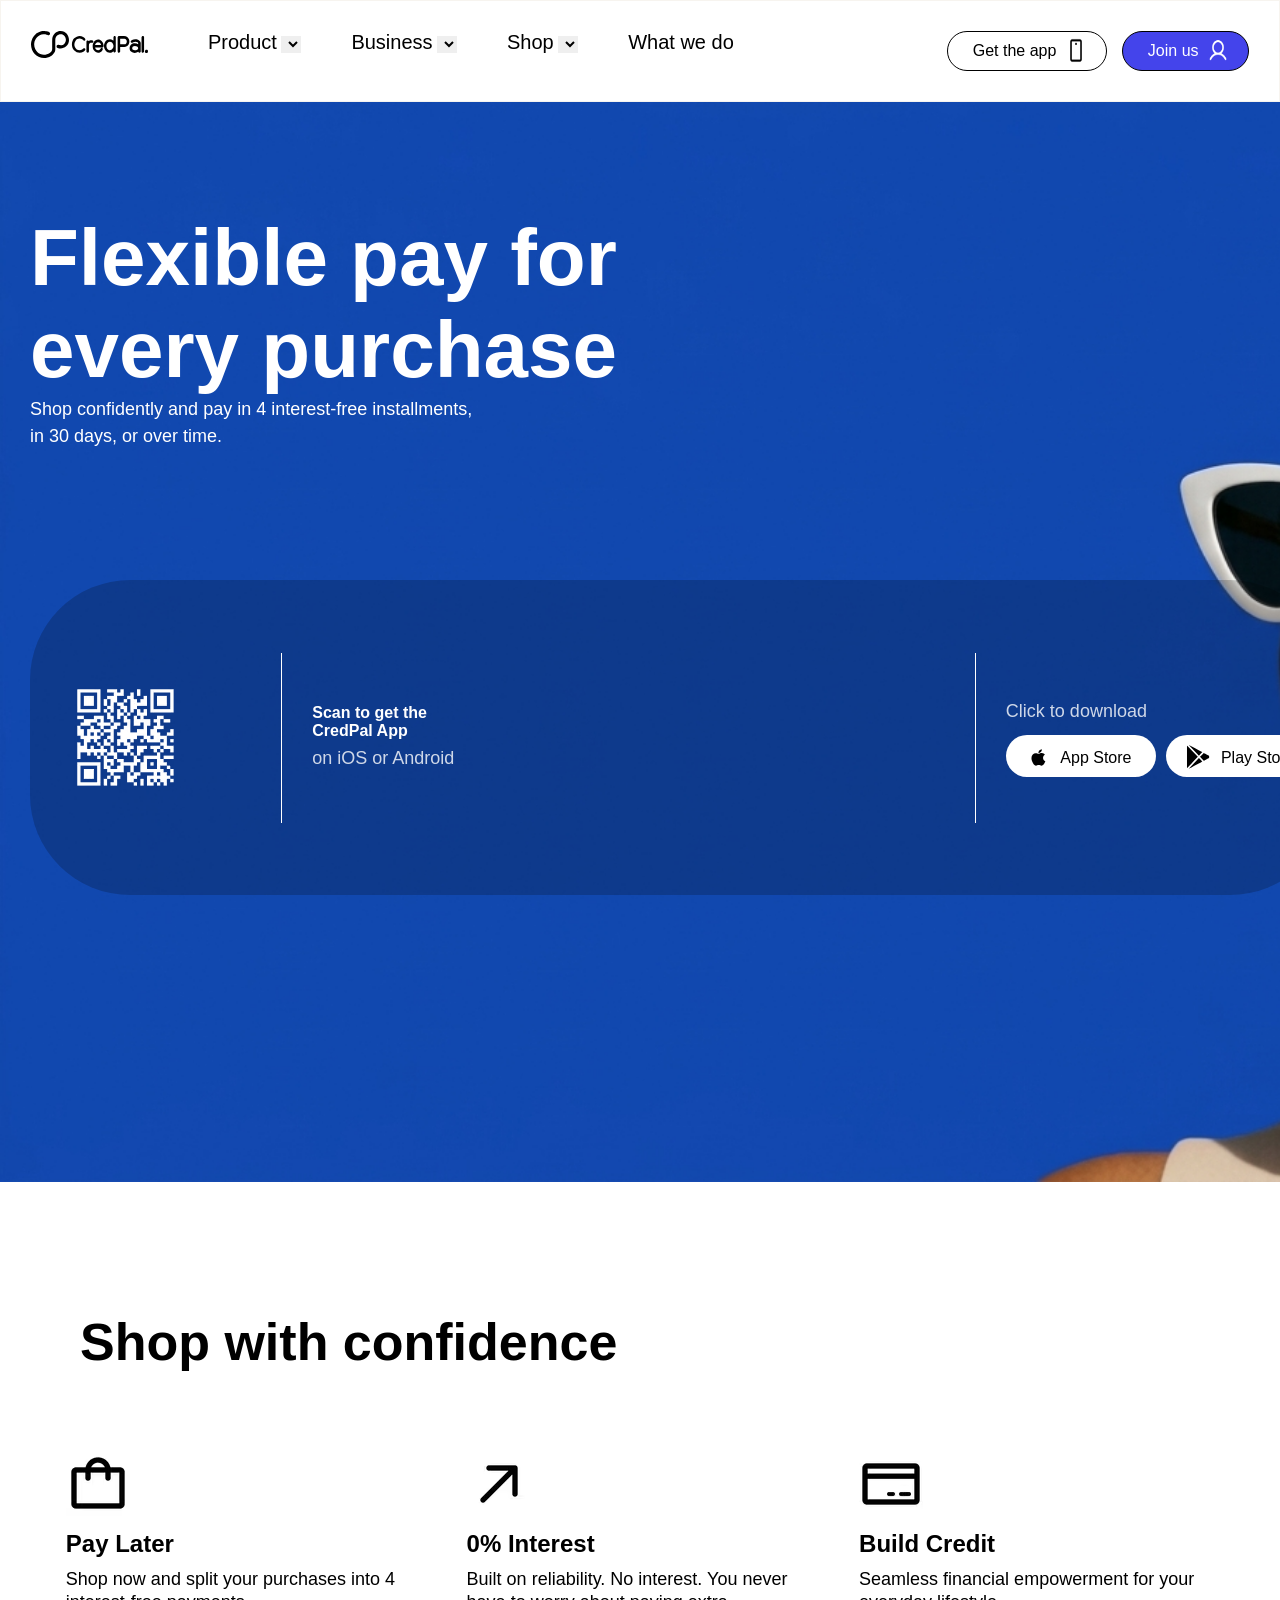
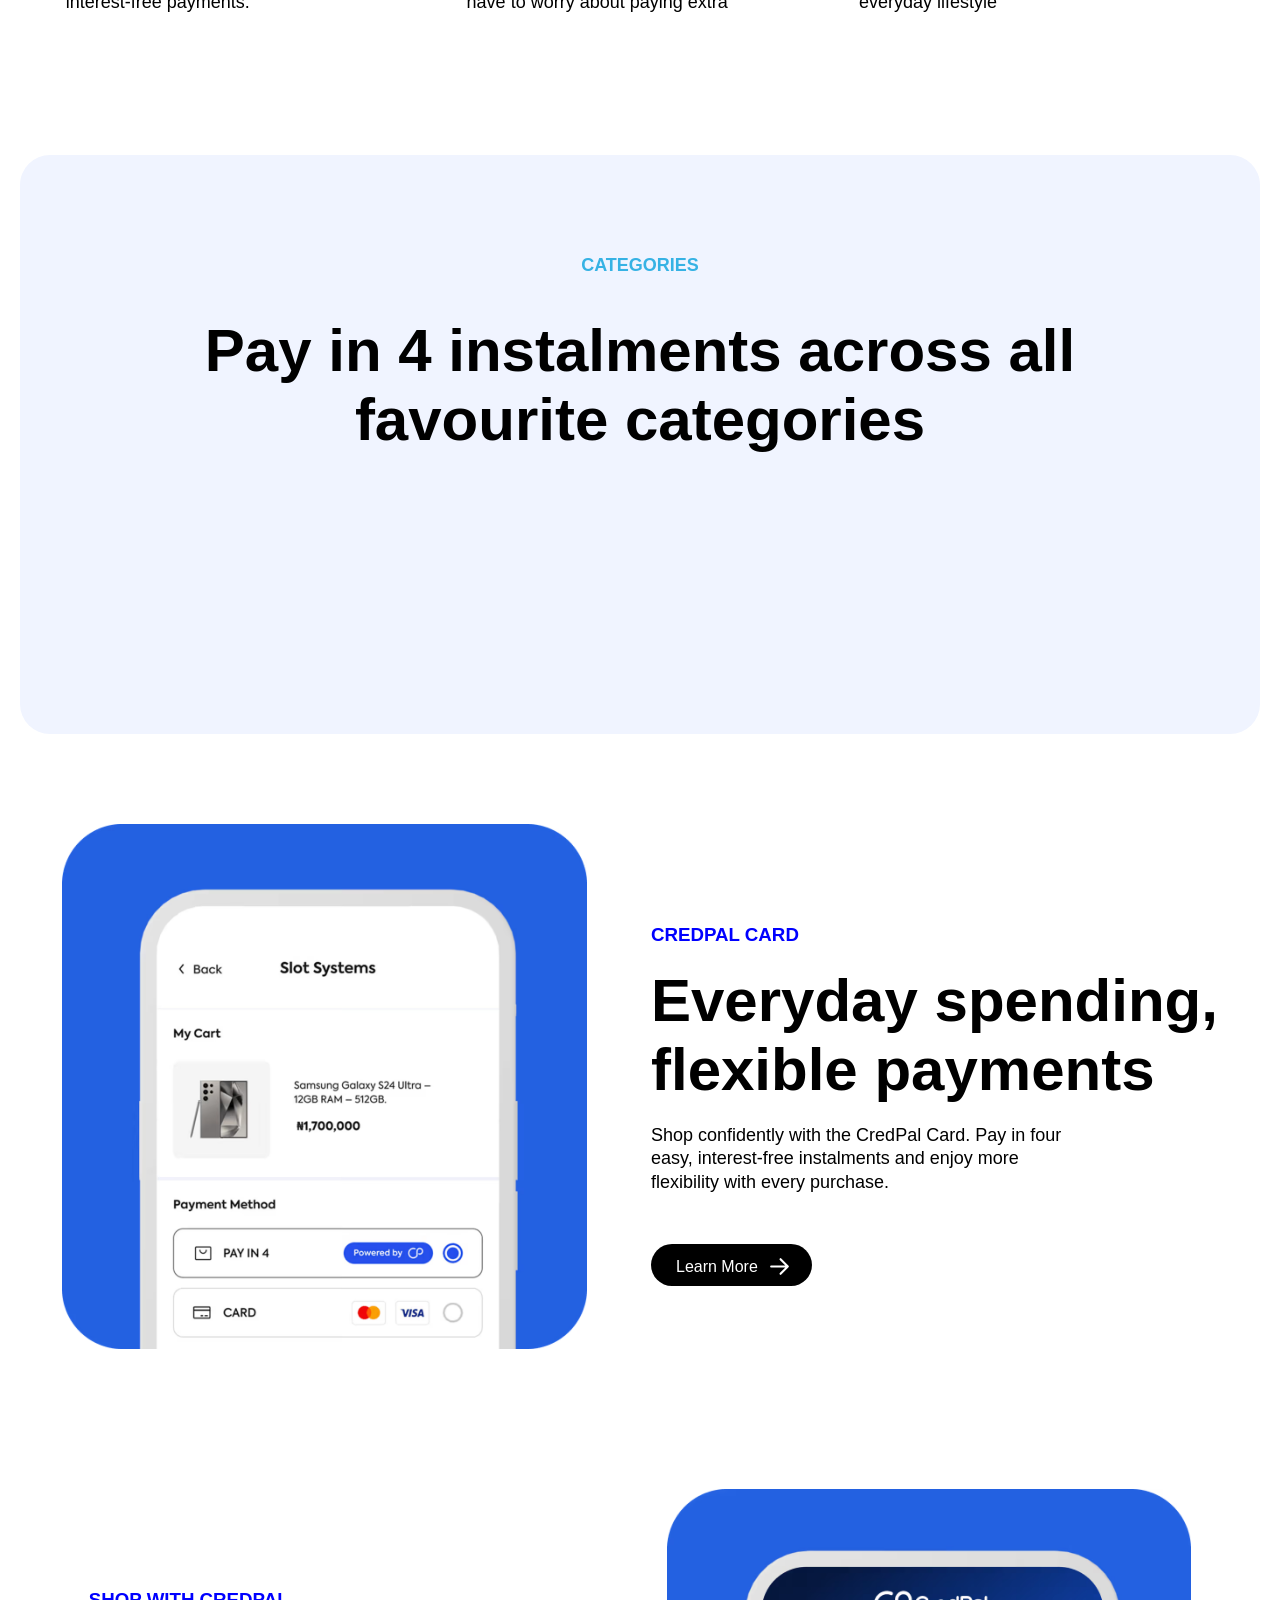
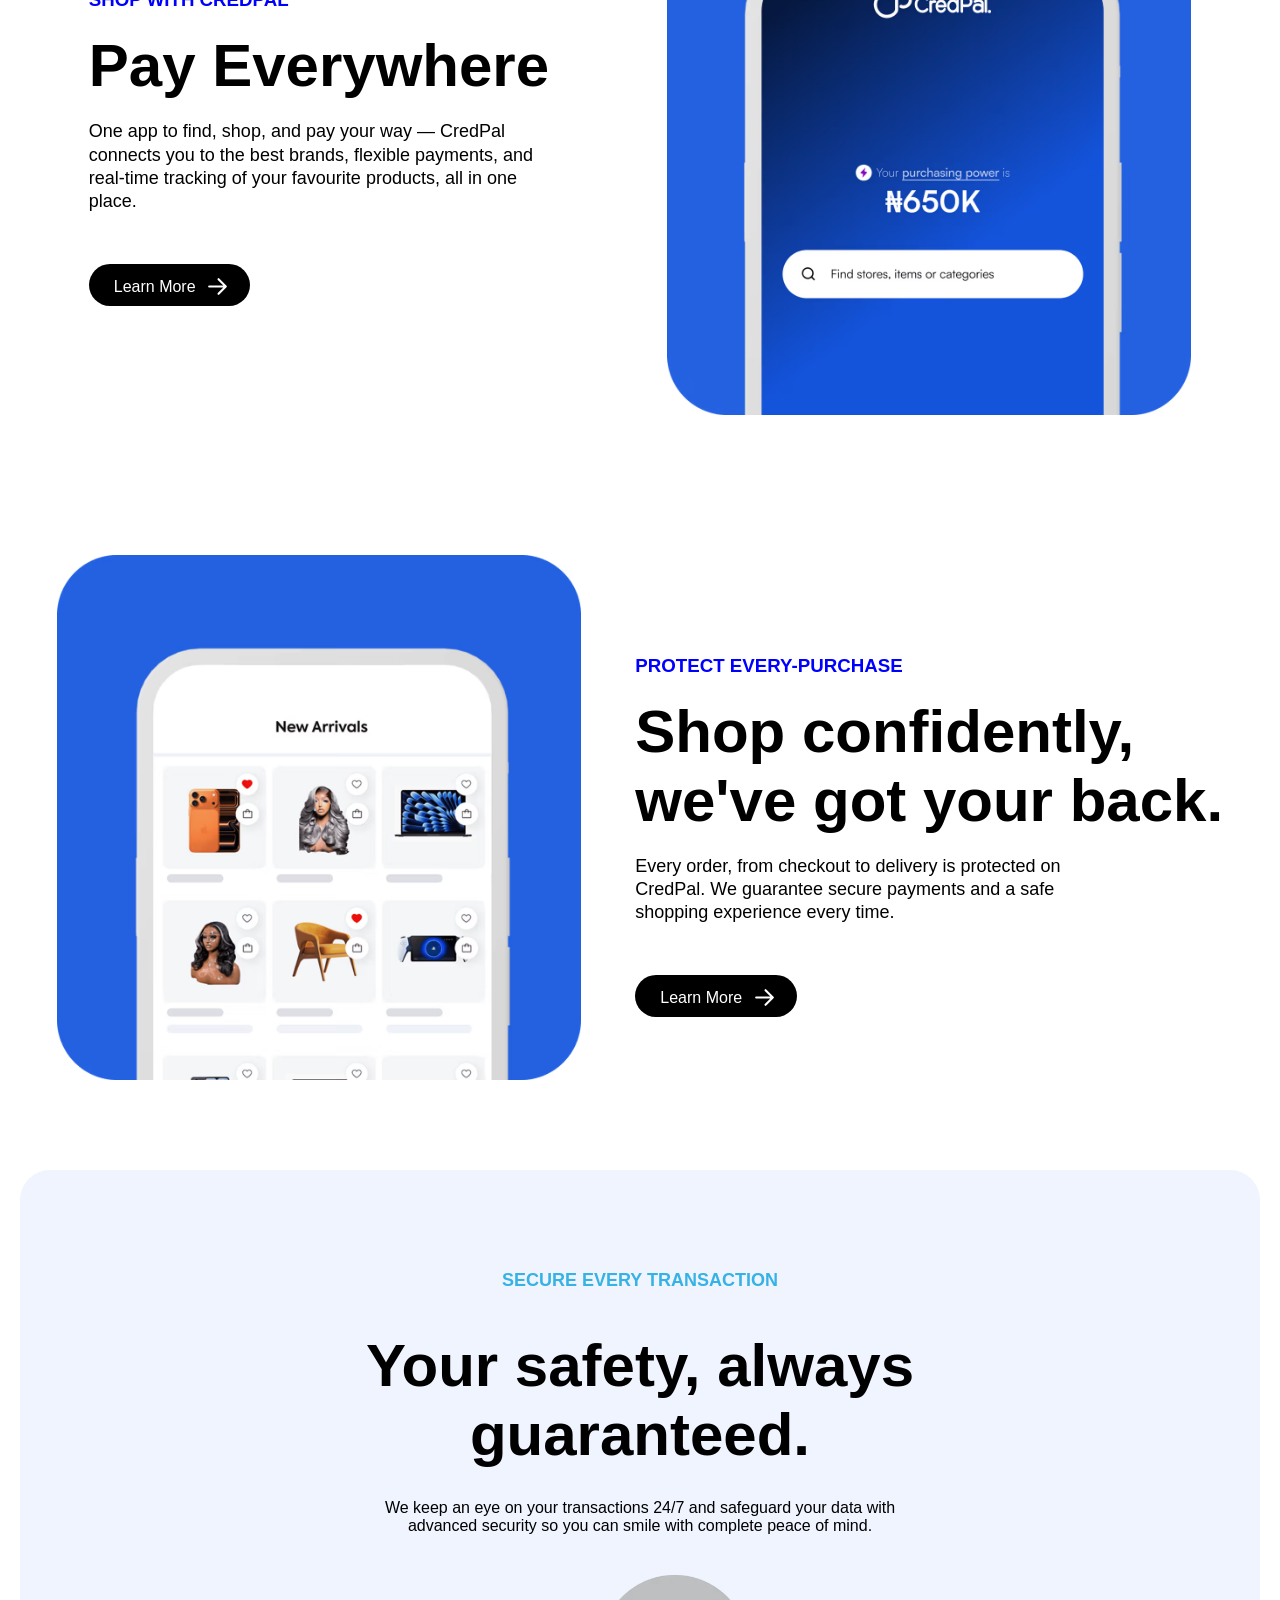
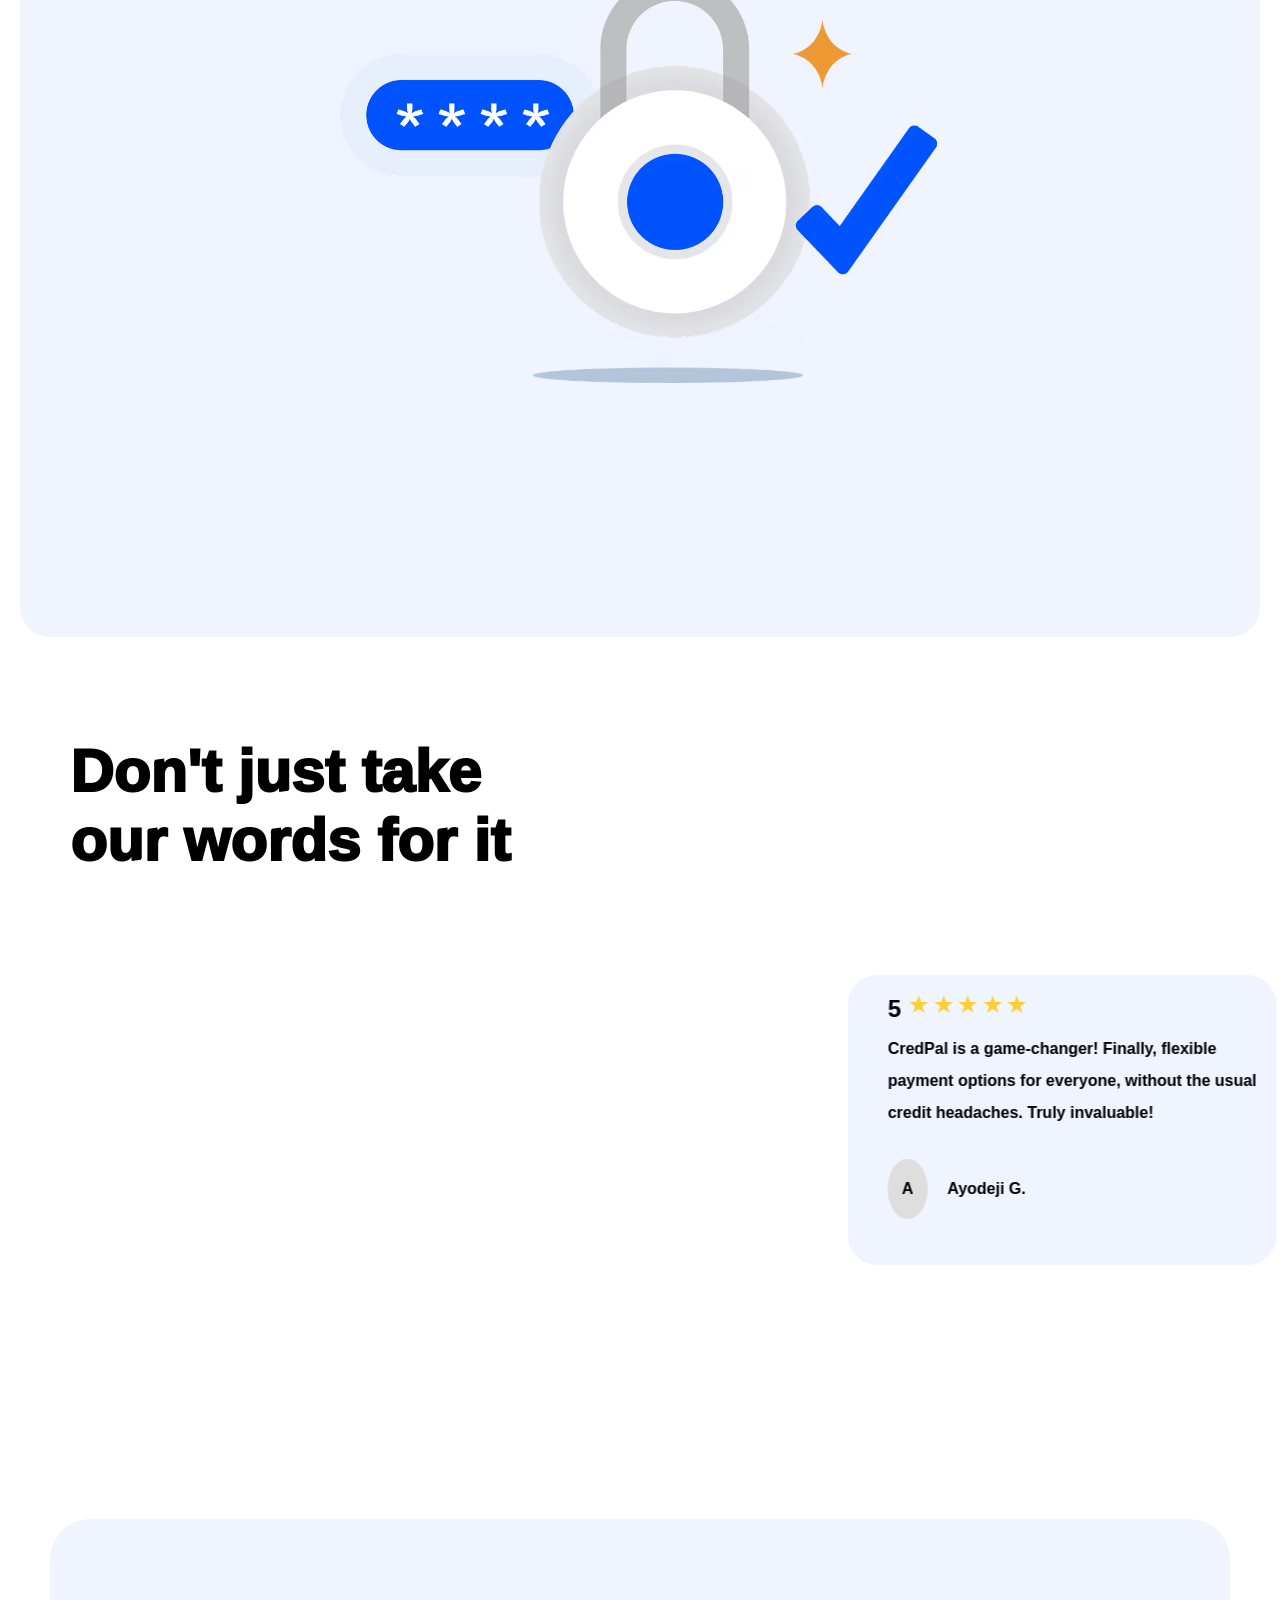
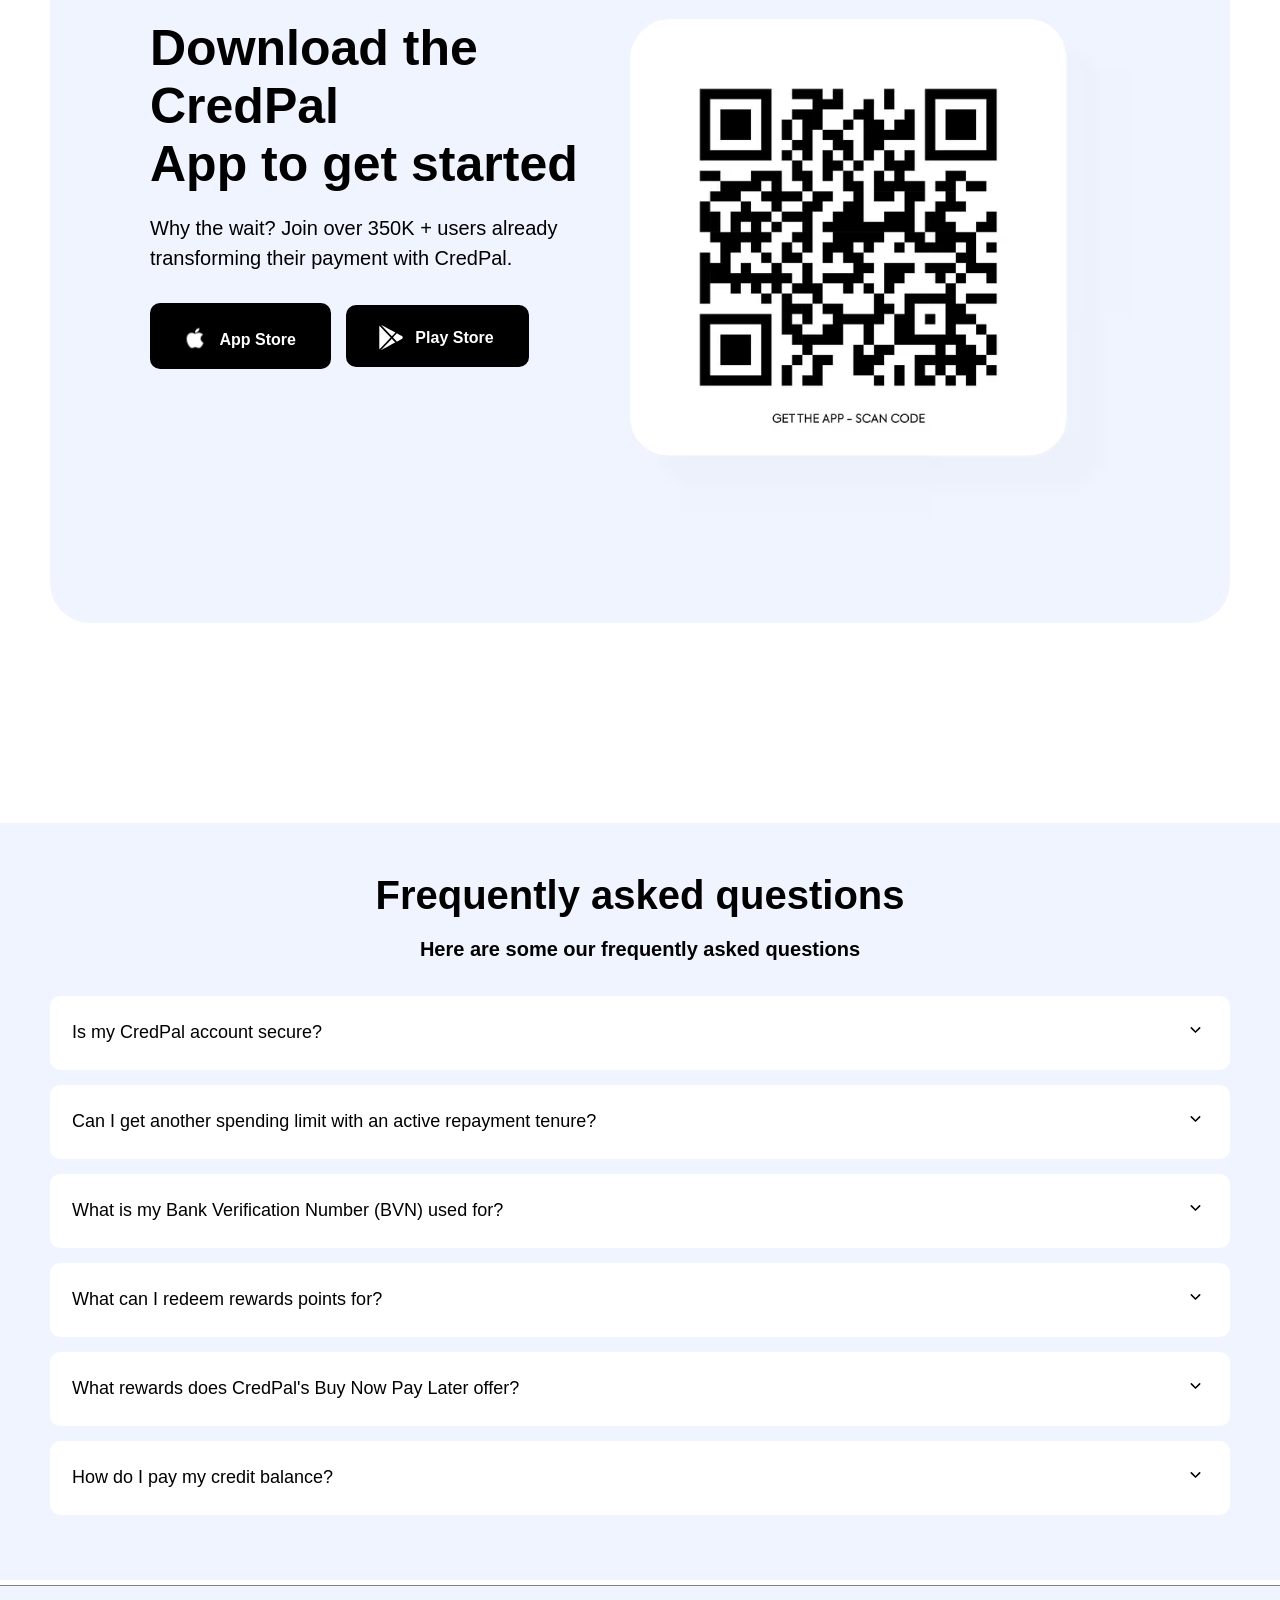
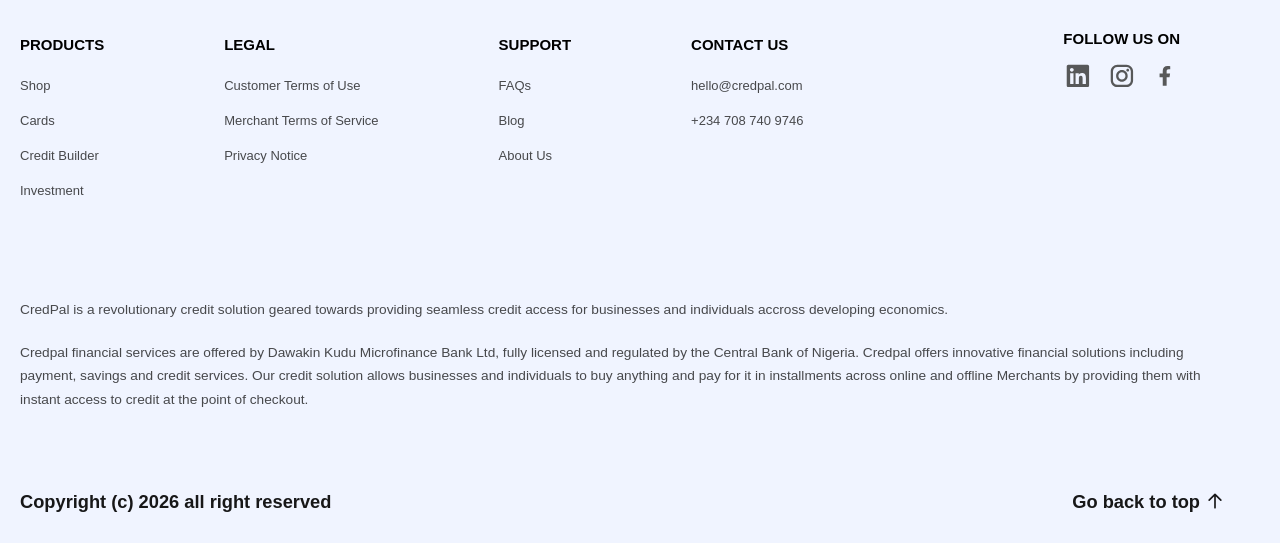
==== commit 54f83497: "i made a new change" ====
--- a/index.html
+++ b/index.html
@@ -6,10 +6,10 @@
     <title>nasrudeen | full stack developer</title>
     <meta name="muhammed" content="lorem">
     <meta property="og:type" content="website">
-    <meta property="og:url" content="project-g6veryox9-docnas.vercel.app">
+    <meta property="og:url" content="project-j3ii77tmf-docnas.vercel.app">
     <meta property="og:title" content="nasr| full stack developer">
     <meta property="og:description" content="portfolio">
-    <meta property="og:image" content="">
+    <meta property="og:image" content="project-j3ii77tmf-docnas.vercel.app/pay.svg">
     <link rel="stylesheet" href="style2.css">
 </head>
 <body>
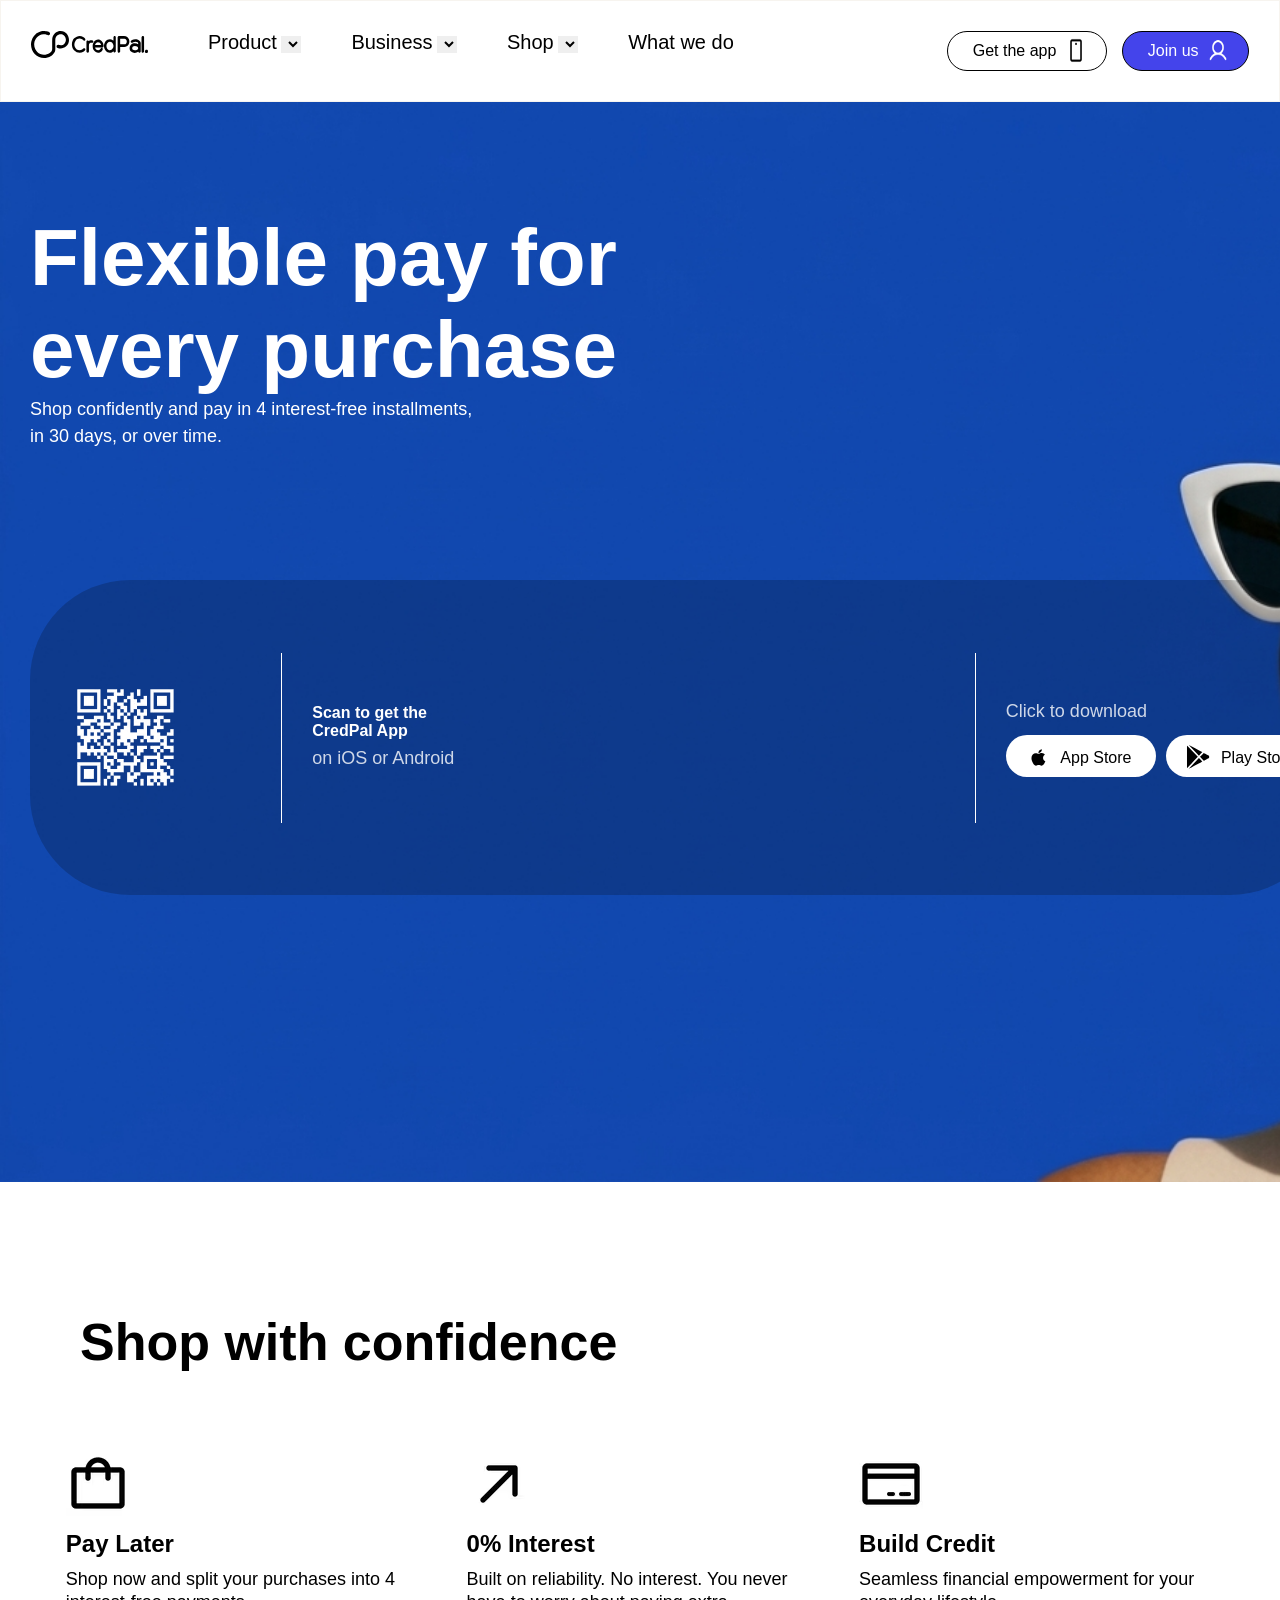
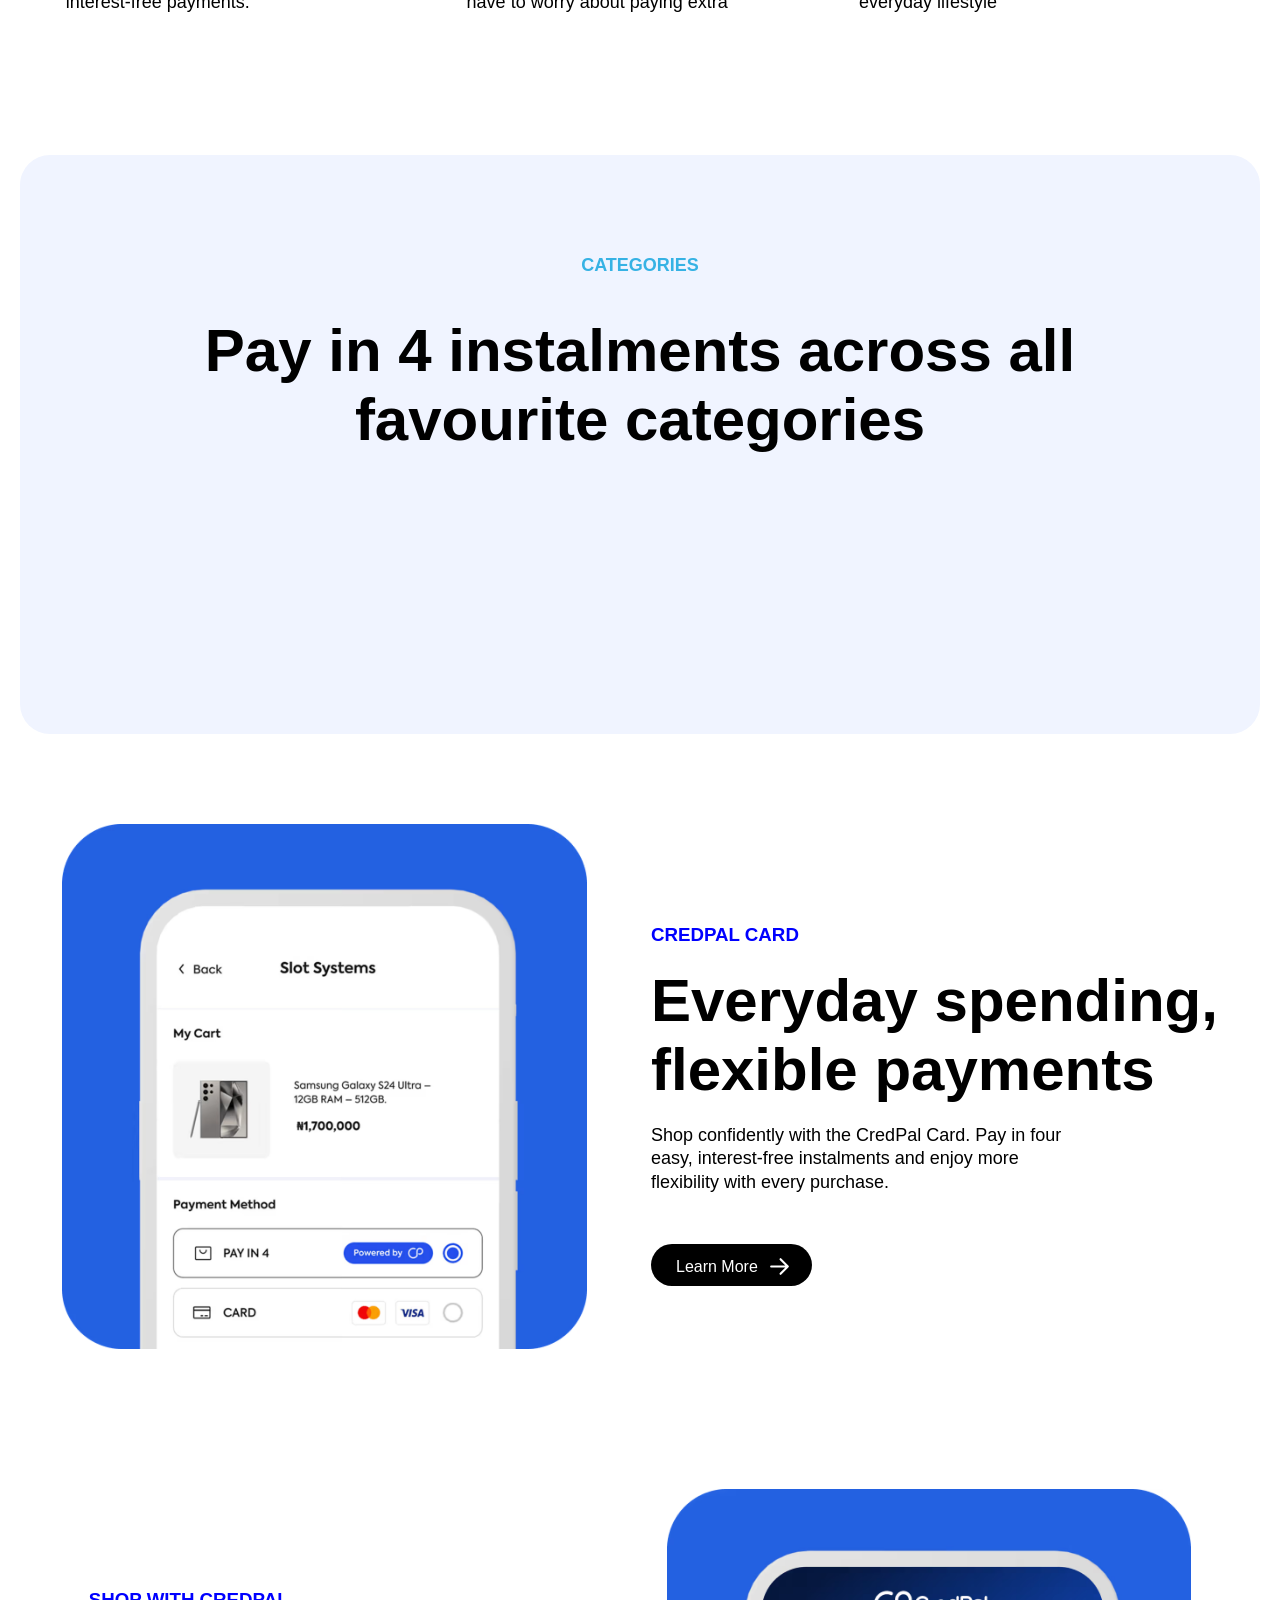
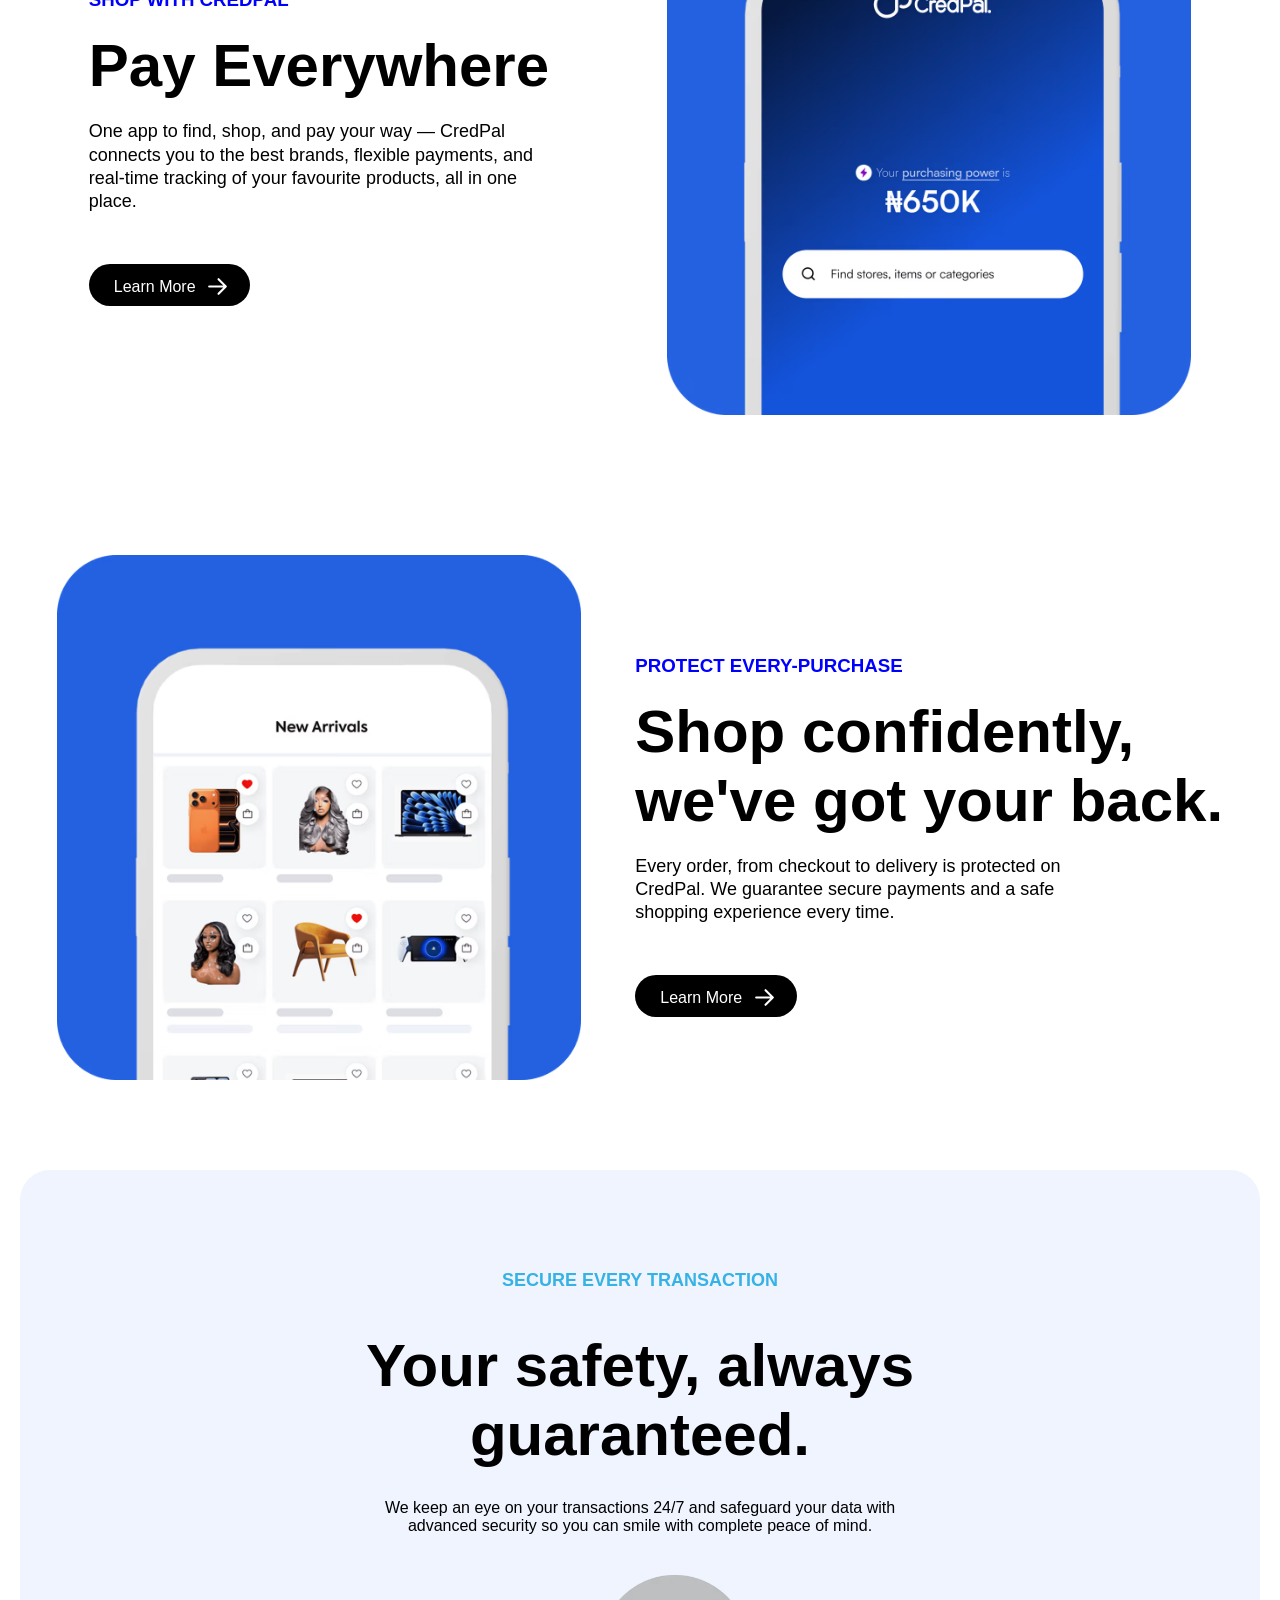
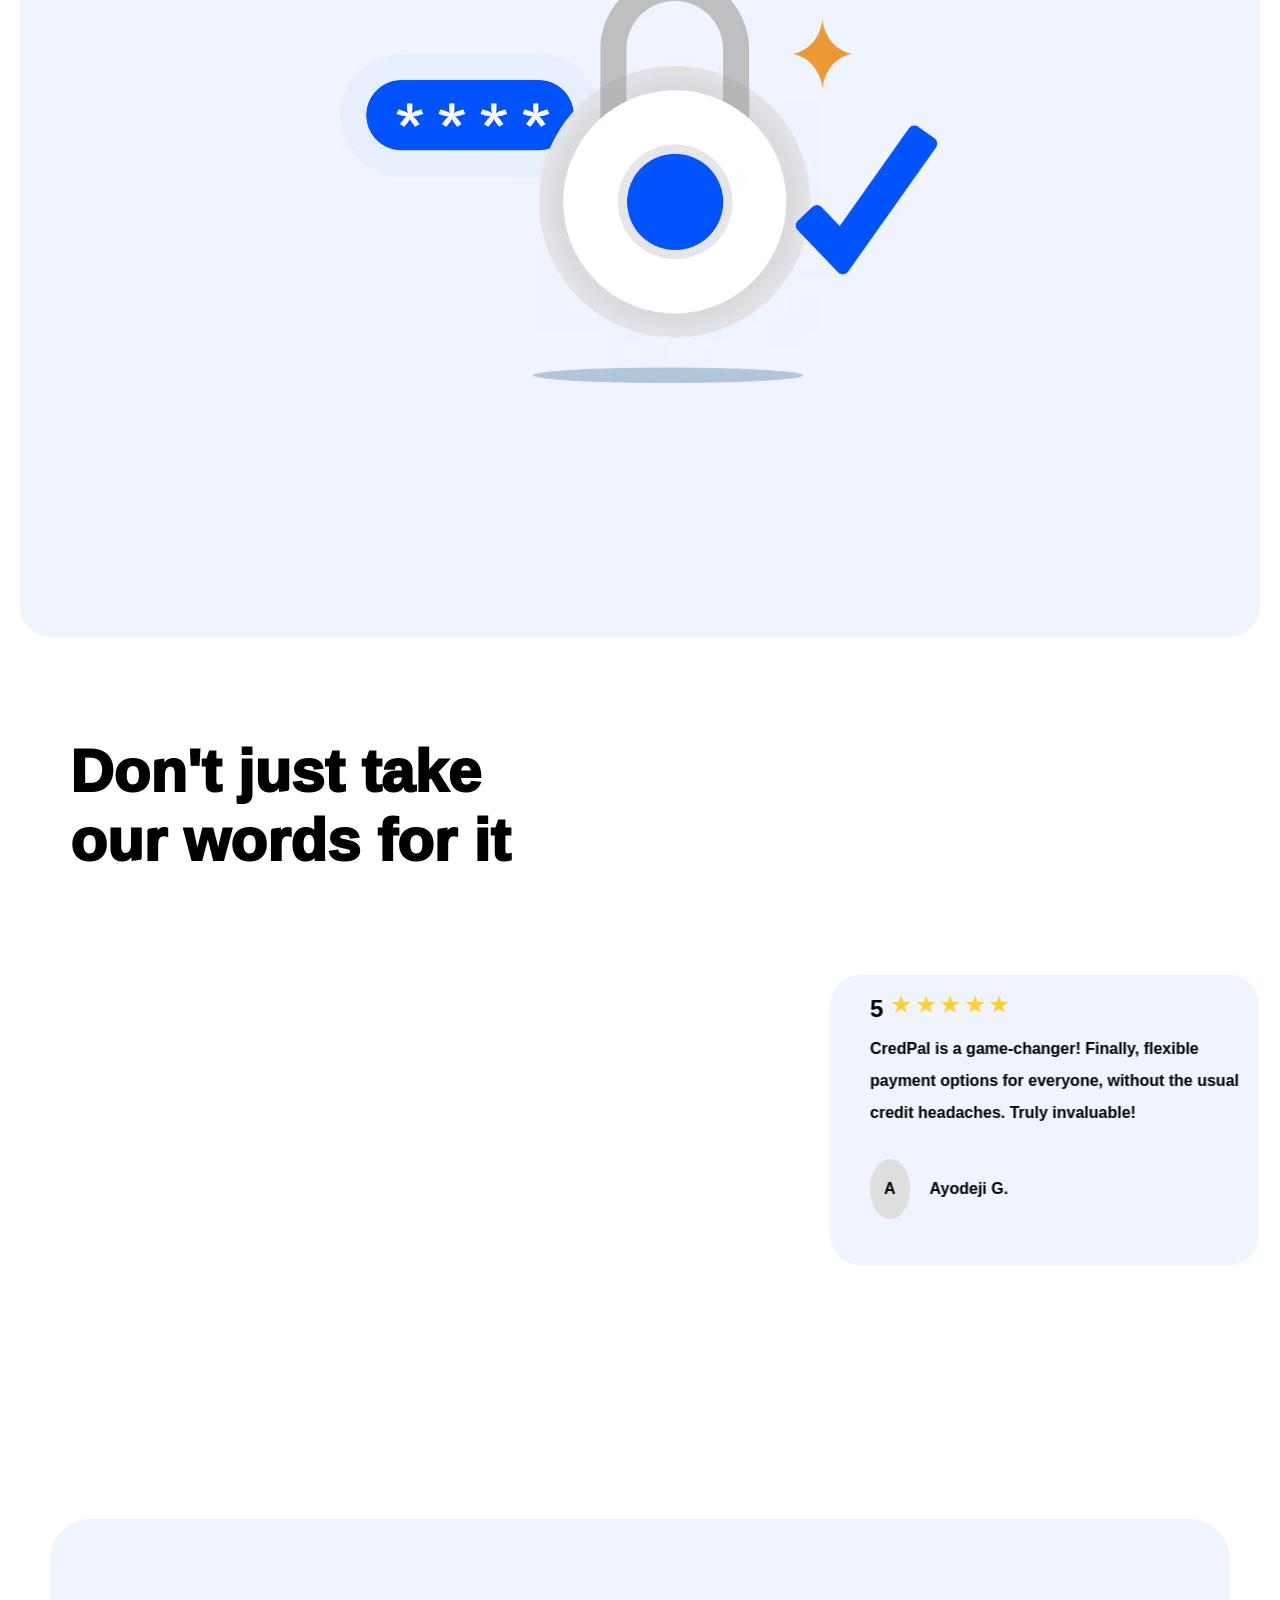
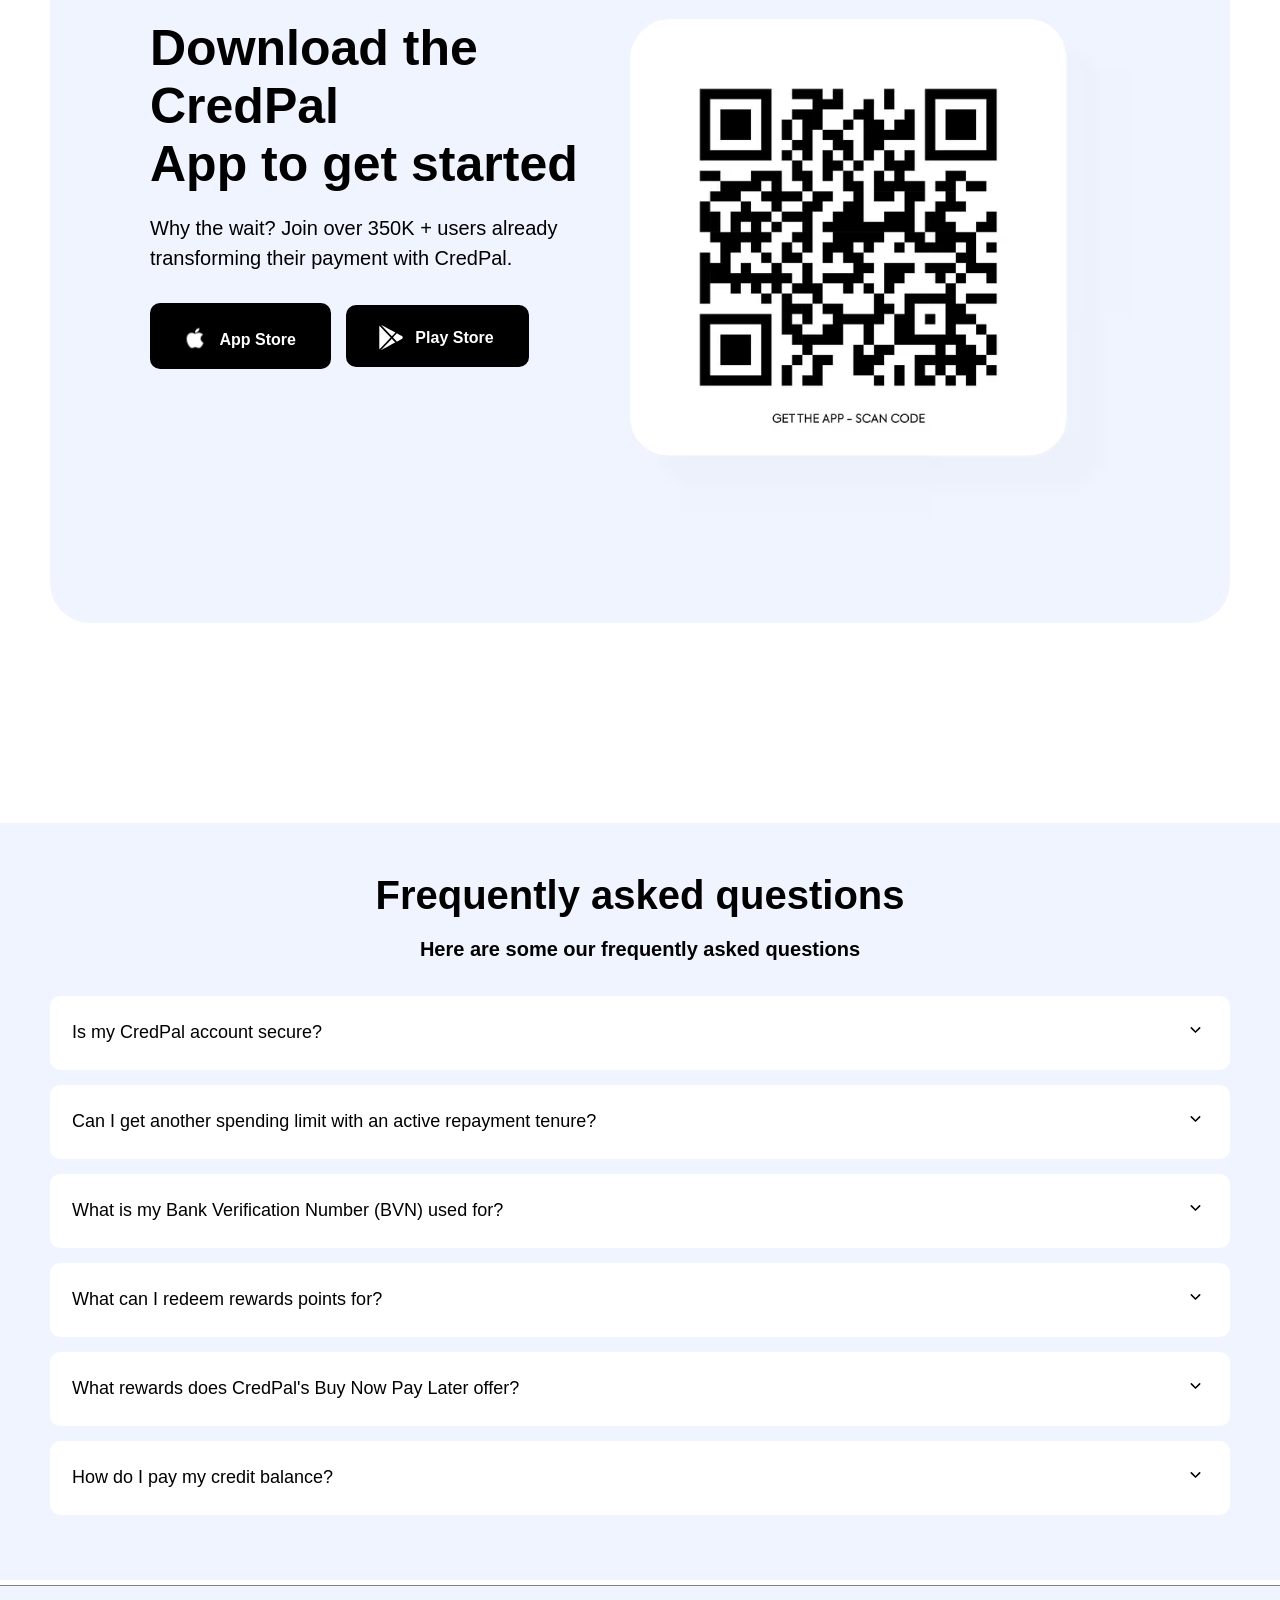
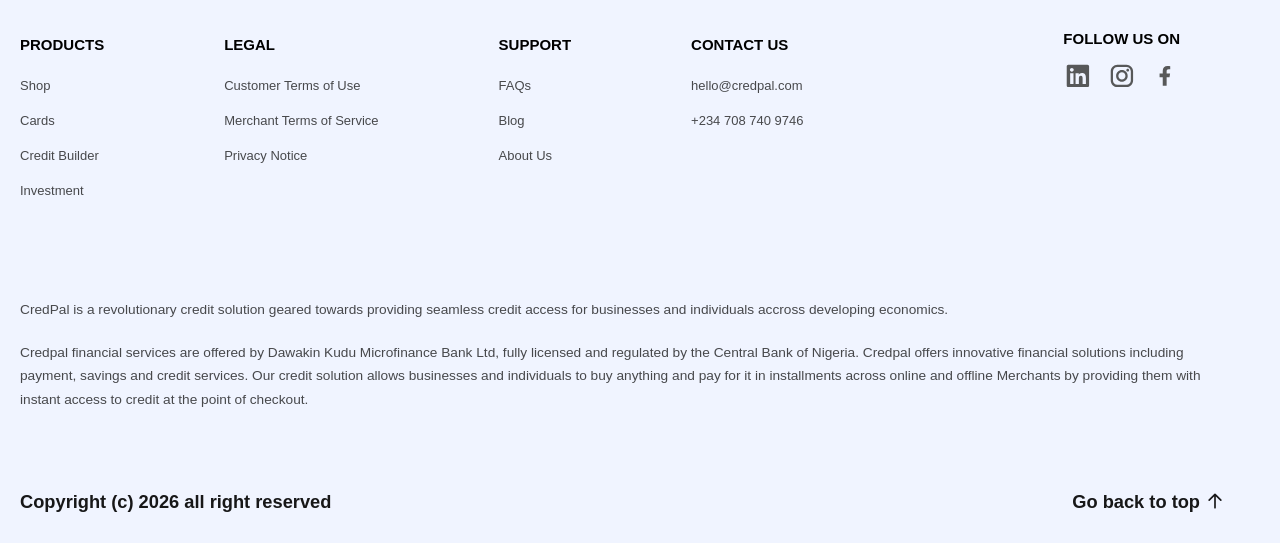
==== commit c35dd984: "fresh" ====
--- a/index.html
+++ b/index.html
@@ -3,7 +3,7 @@
 <head>
     <meta charset="UTF-8">
     <meta name="viewport" content="width=device-width, initial-scale=1.0">
-    <title>nasrudeen | full stack developer</title>
+    <title> nasrudeen | full stack developer</title>
     <meta name="muhammed" content="lorem">
     <meta property="og:type" content="website">
     <meta property="og:url" content="project-j3ii77tmf-docnas.vercel.app">
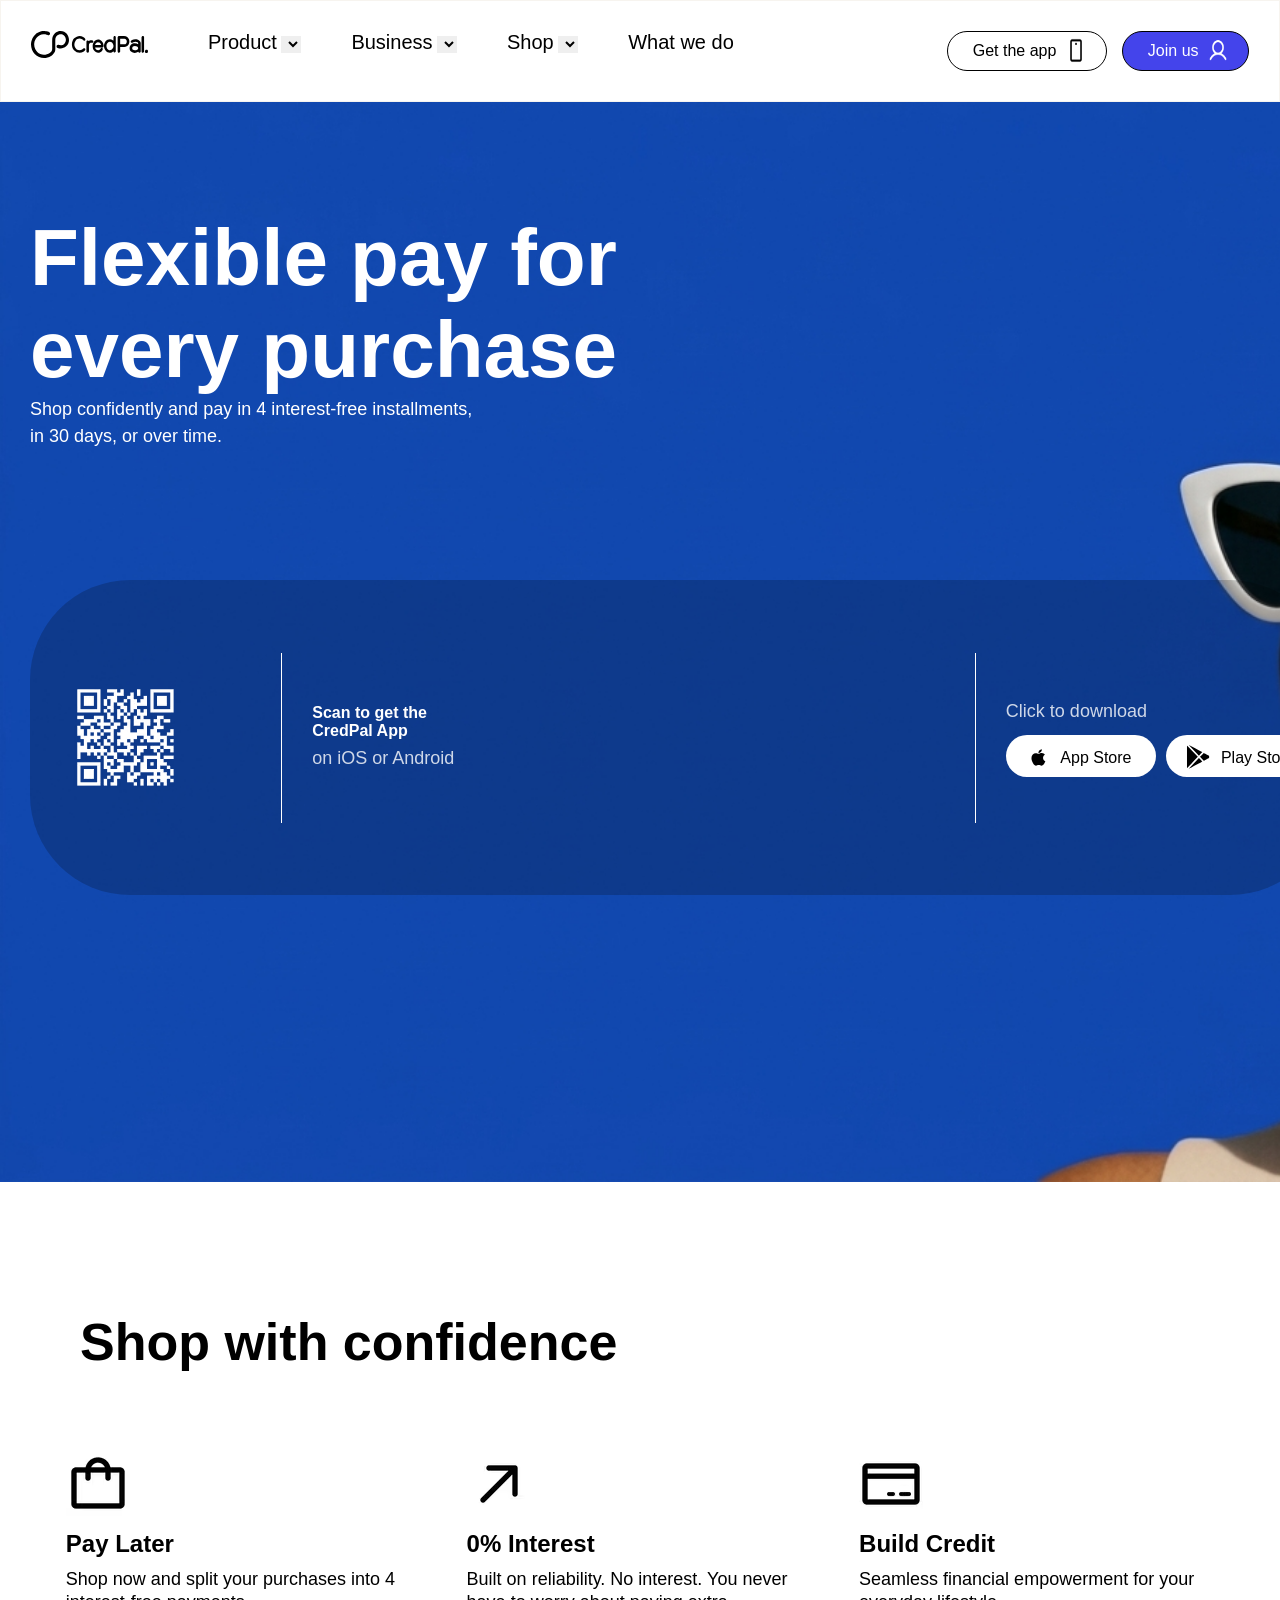
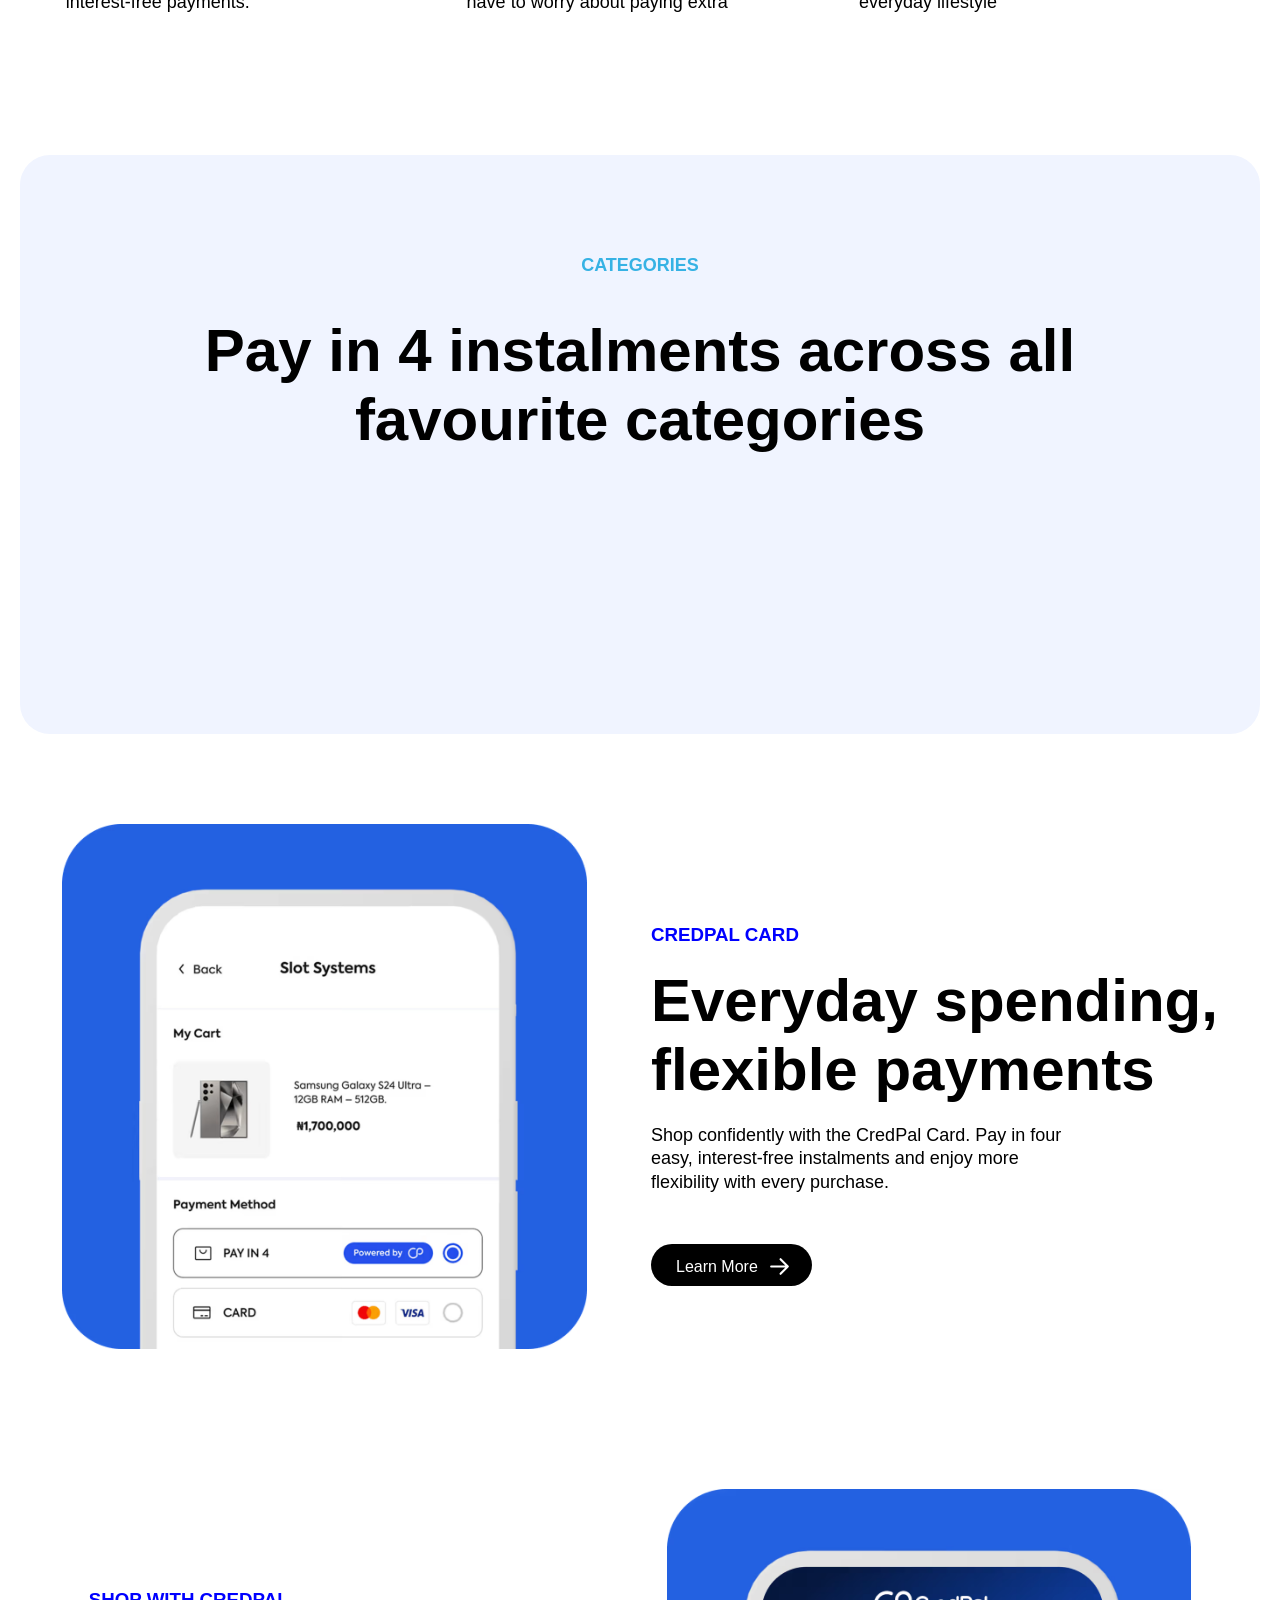
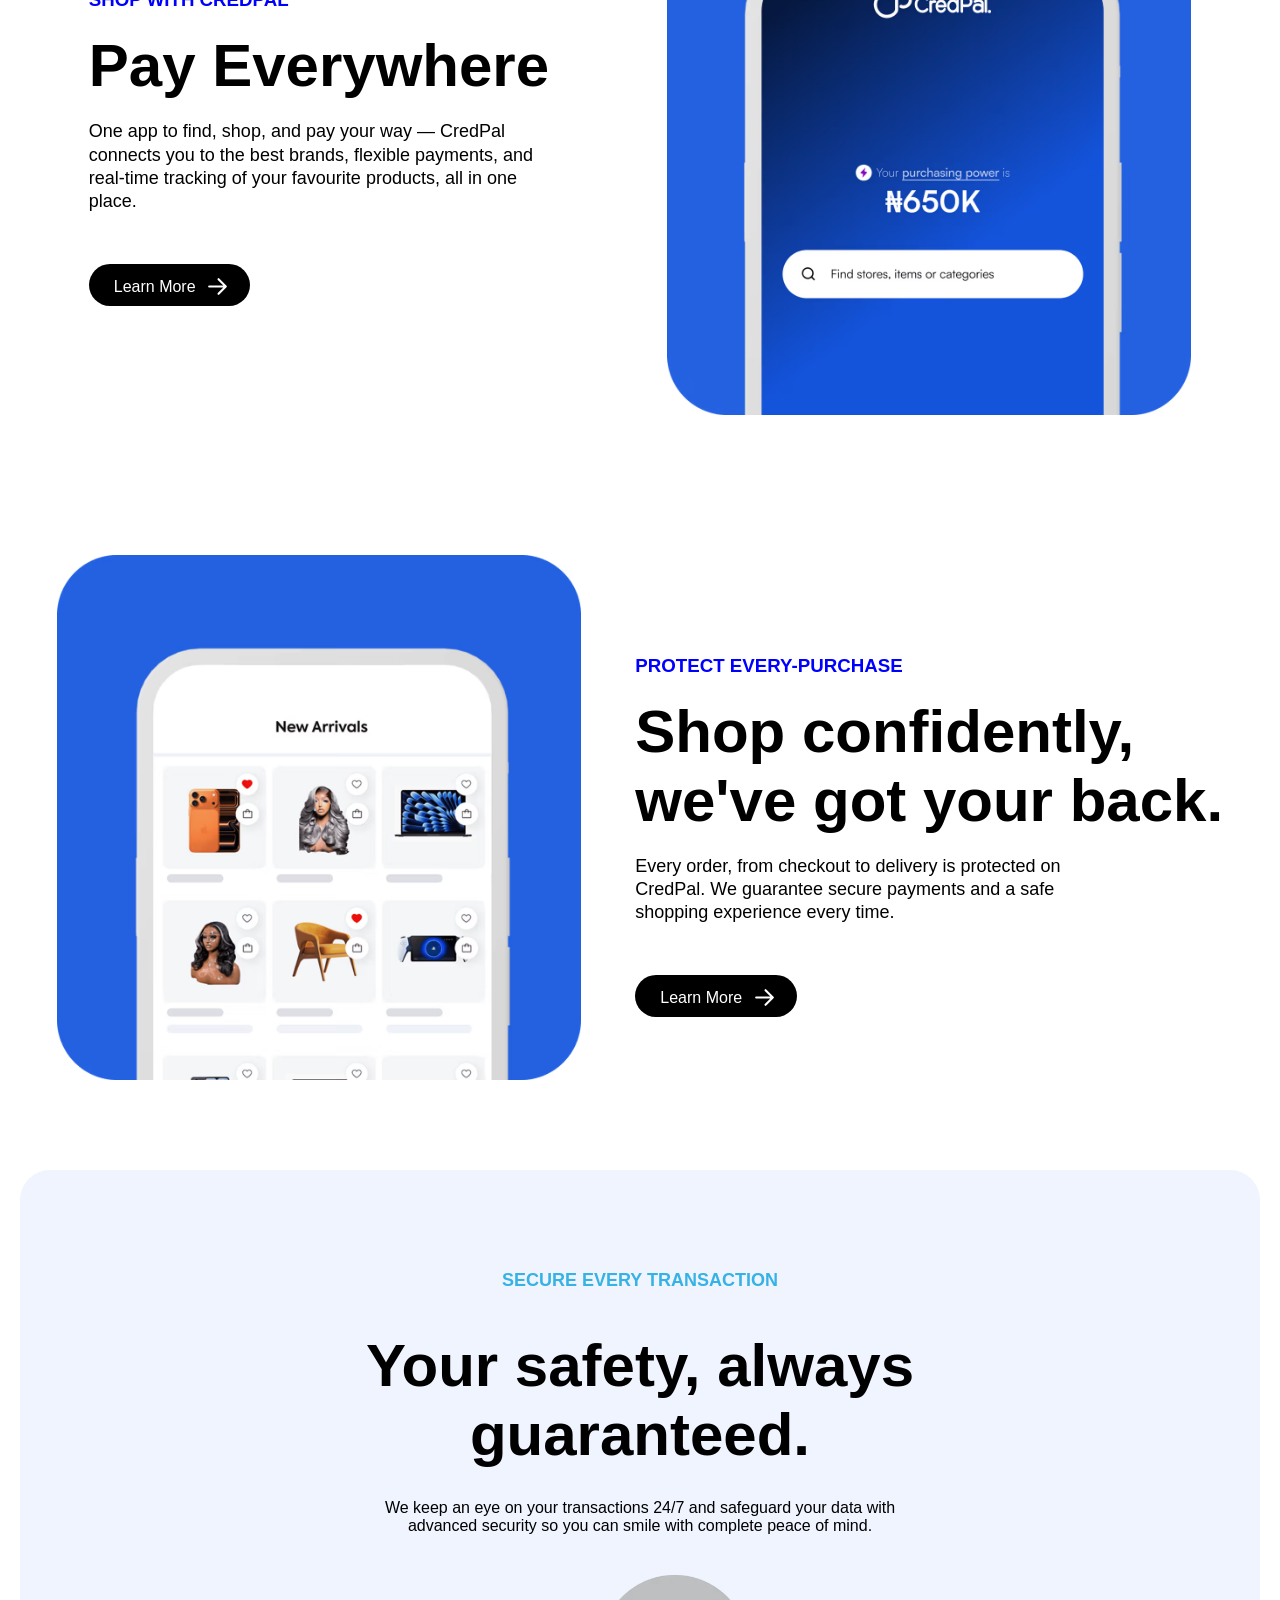
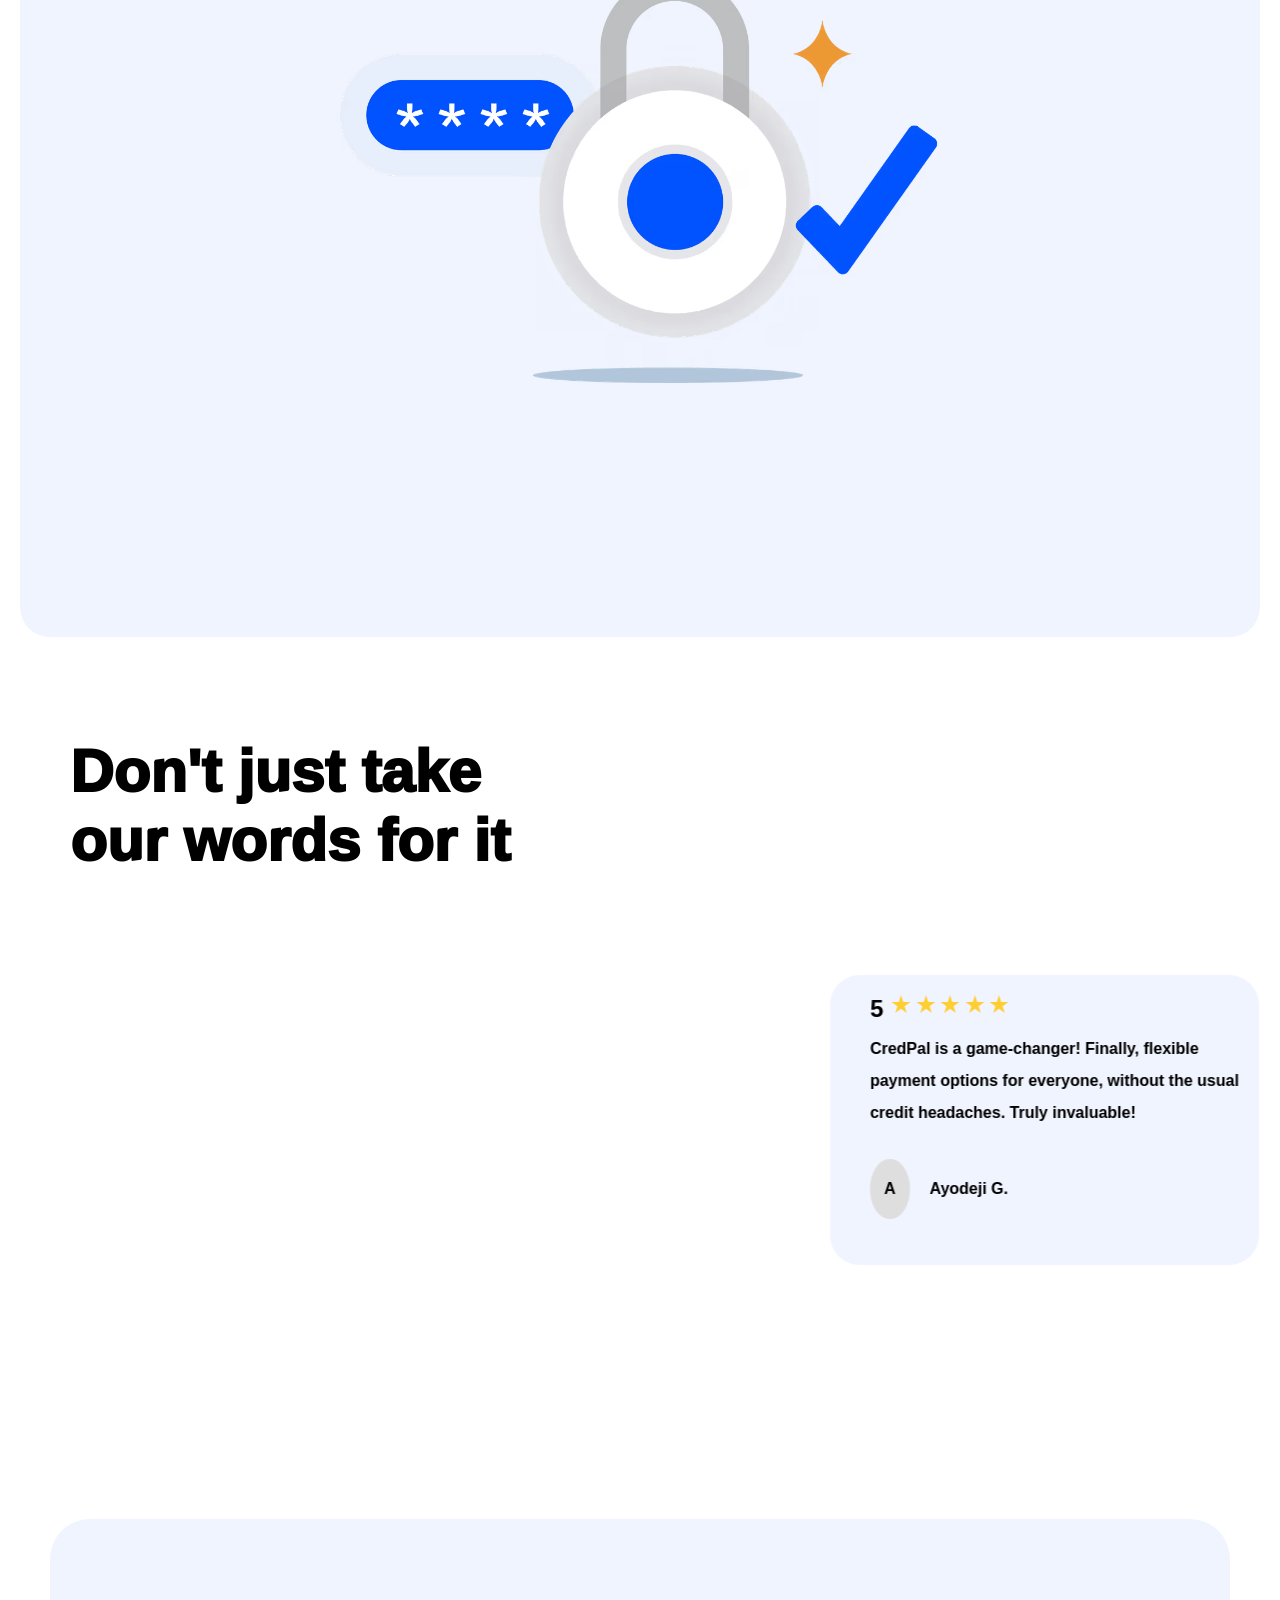
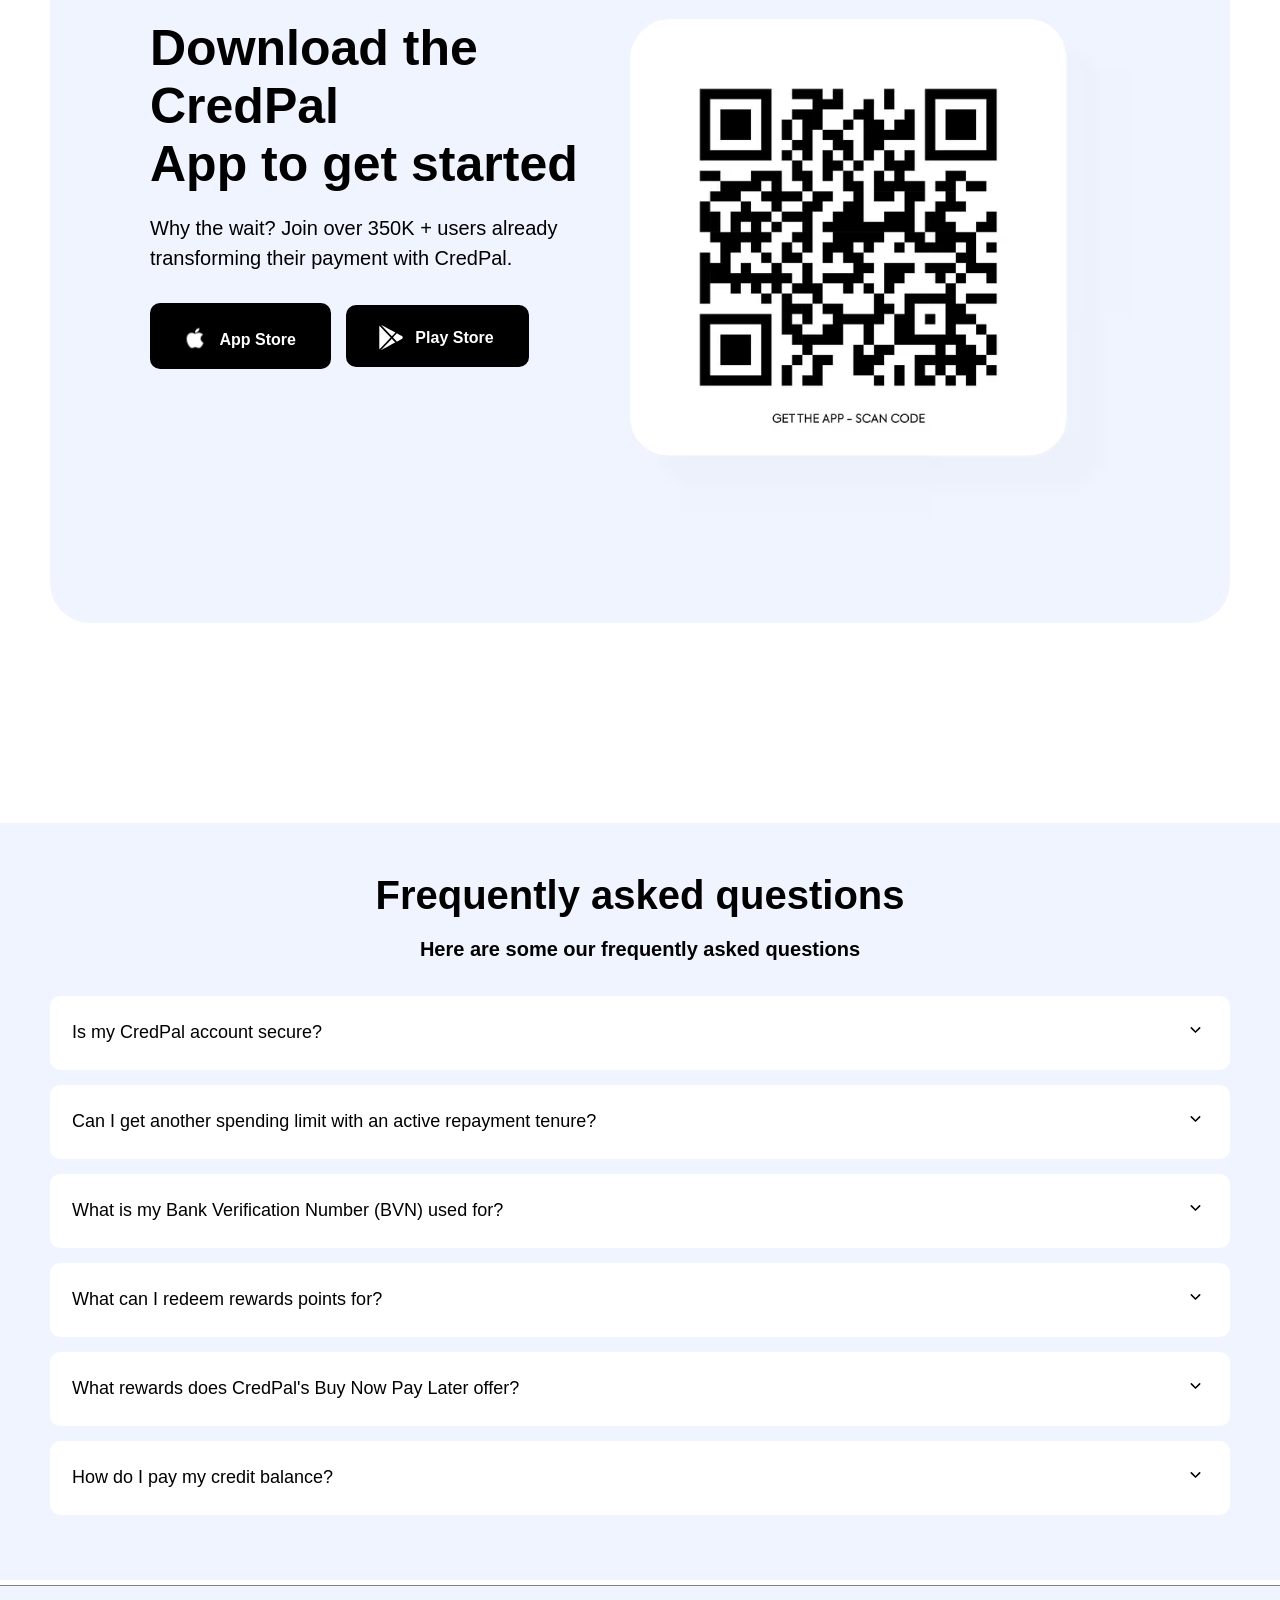
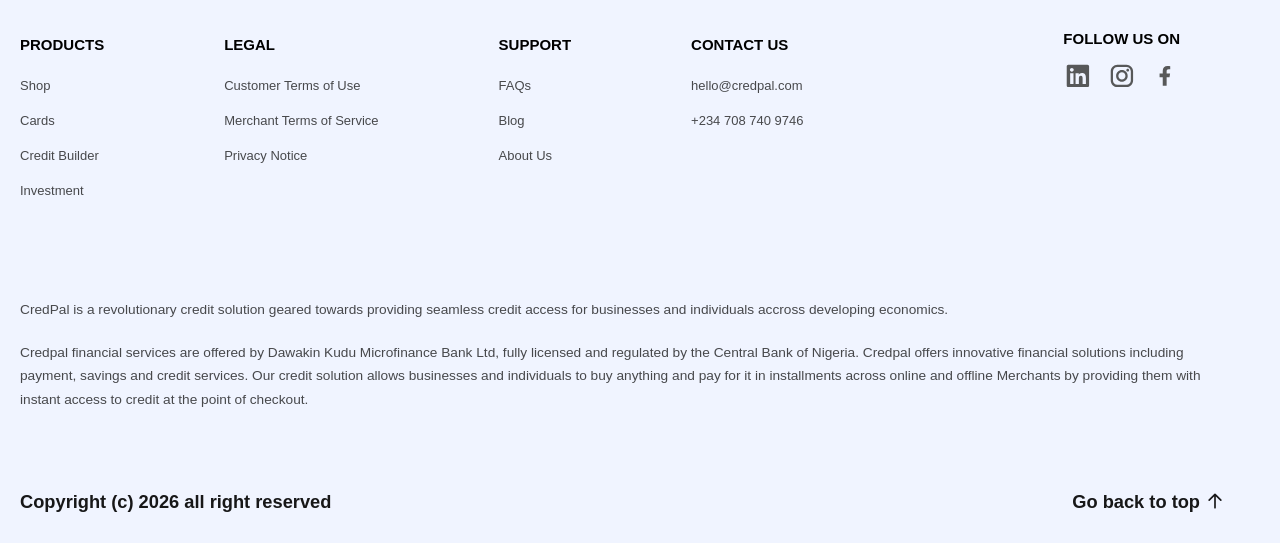
==== commit 28dc170c: "first" ====
--- a/index.html
+++ b/index.html
@@ -6,10 +6,10 @@
     <title> nasrudeen | full stack developer</title>
     <meta name="muhammed" content="lorem">
     <meta property="og:type" content="website">
-    <meta property="og:url" content="project-j3ii77tmf-docnas.vercel.app">
+    <meta property="og:url" content="project-jrpf1zqg3-docnas.vercel.app">
     <meta property="og:title" content="nasr| full stack developer">
     <meta property="og:description" content="portfolio">
-    <meta property="og:image" content="project-j3ii77tmf-docnas.vercel.app/pay.svg">
+    <meta property="og:image" content="project-jrpf1zqg3-docnas.vercel.app/pay.svg">
     <link rel="stylesheet" href="style2.css">
 </head>
 <body>
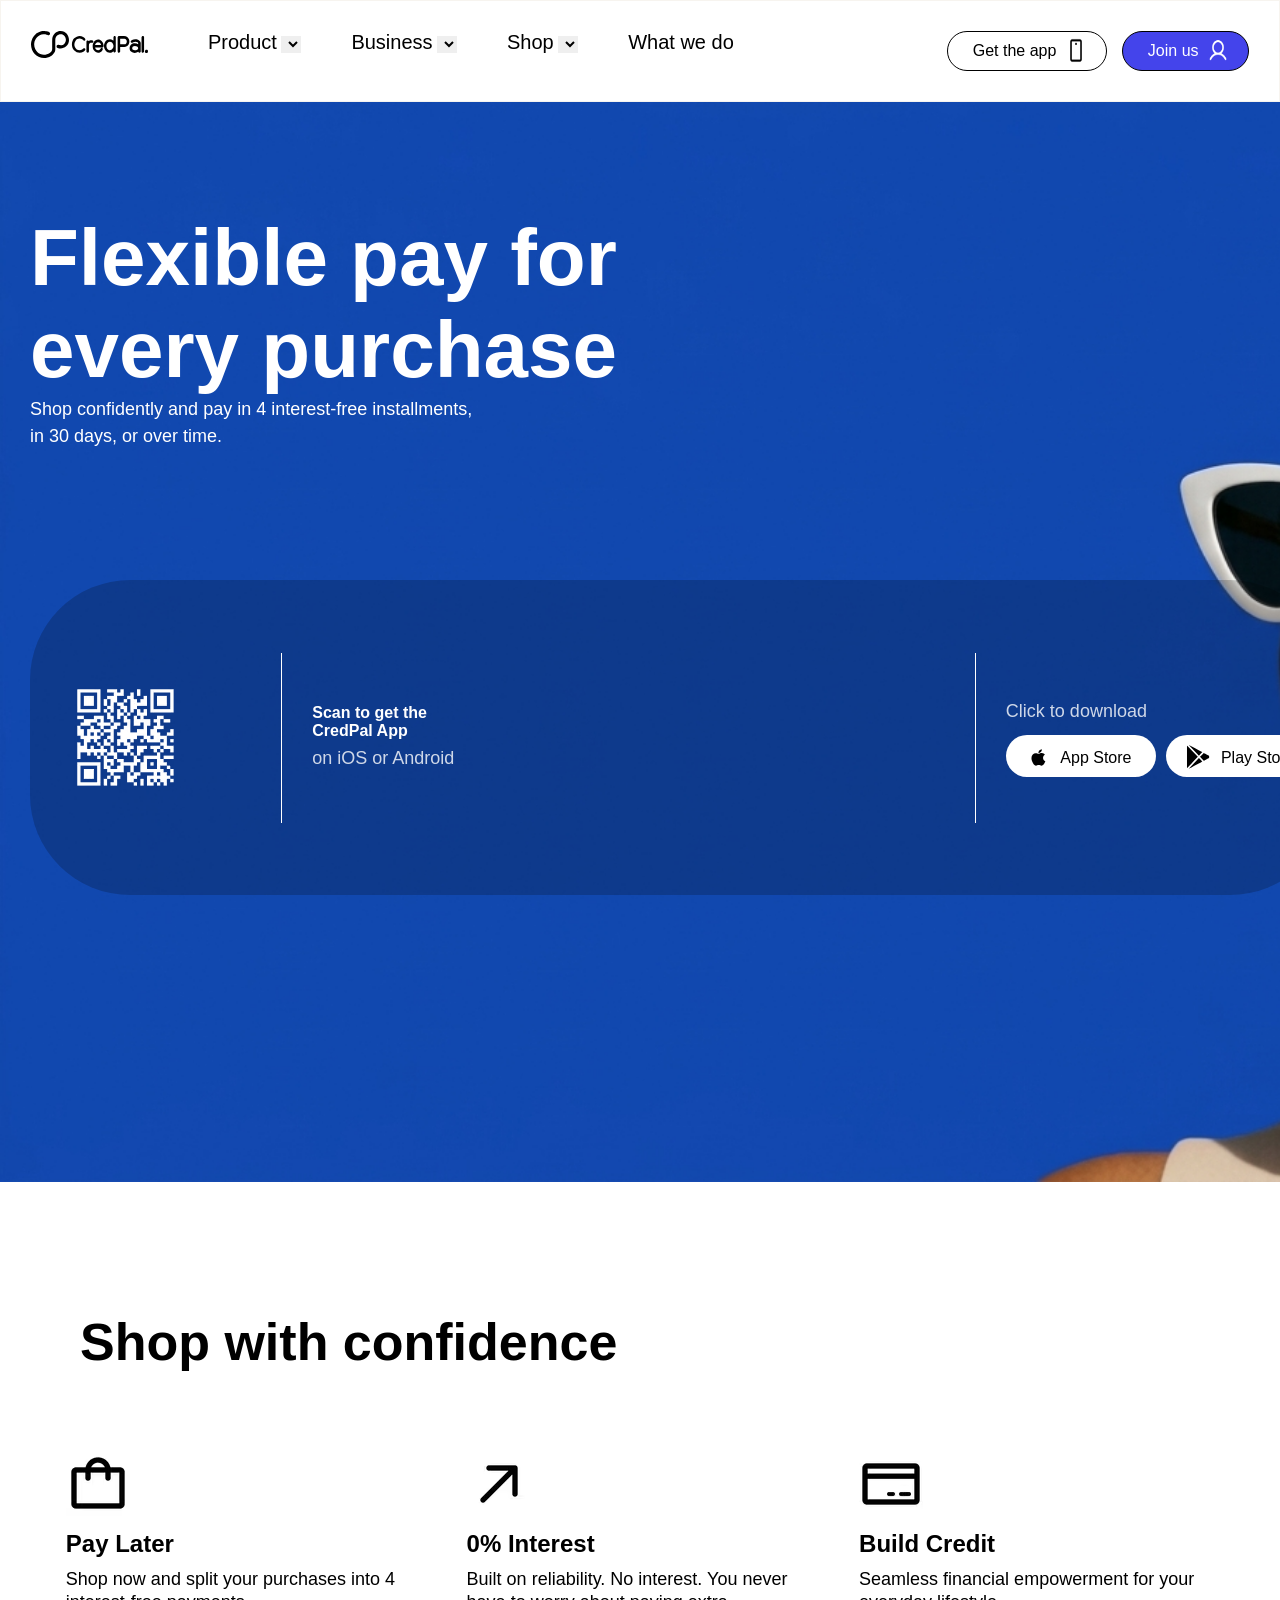
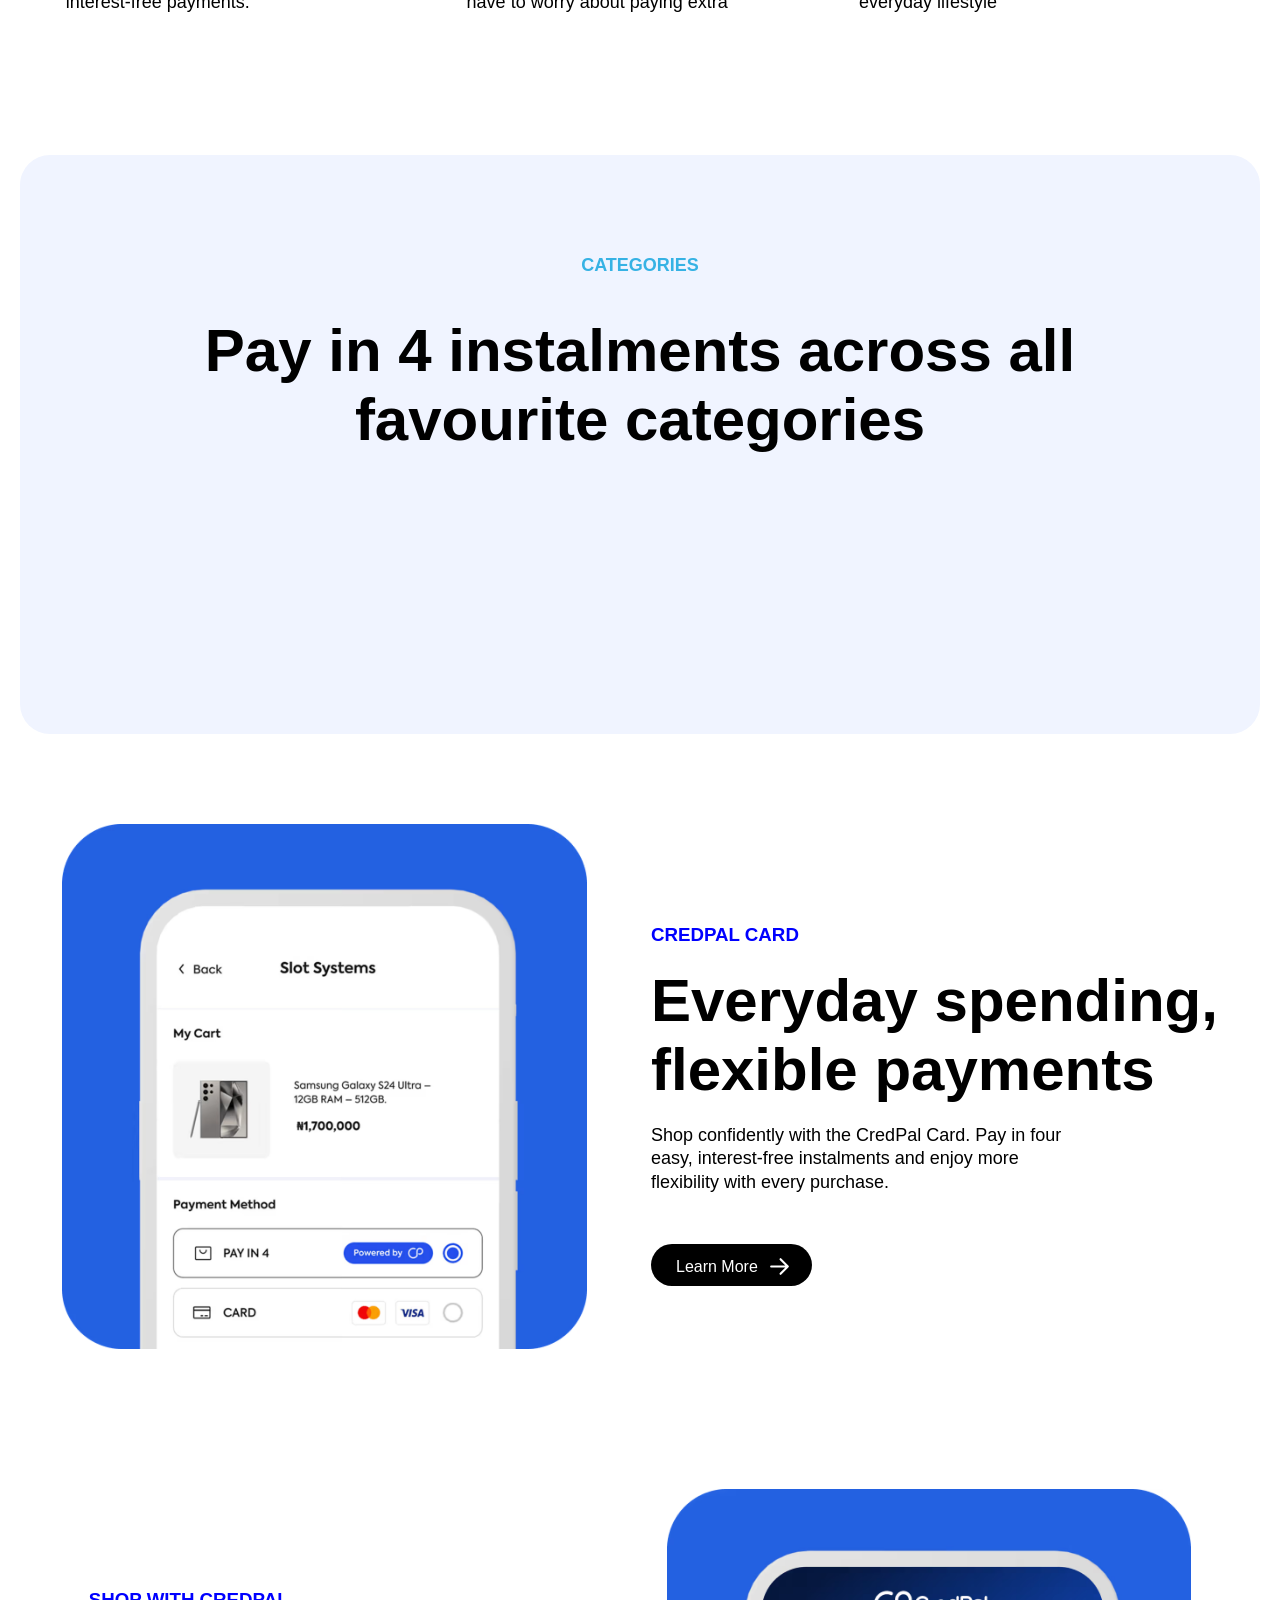
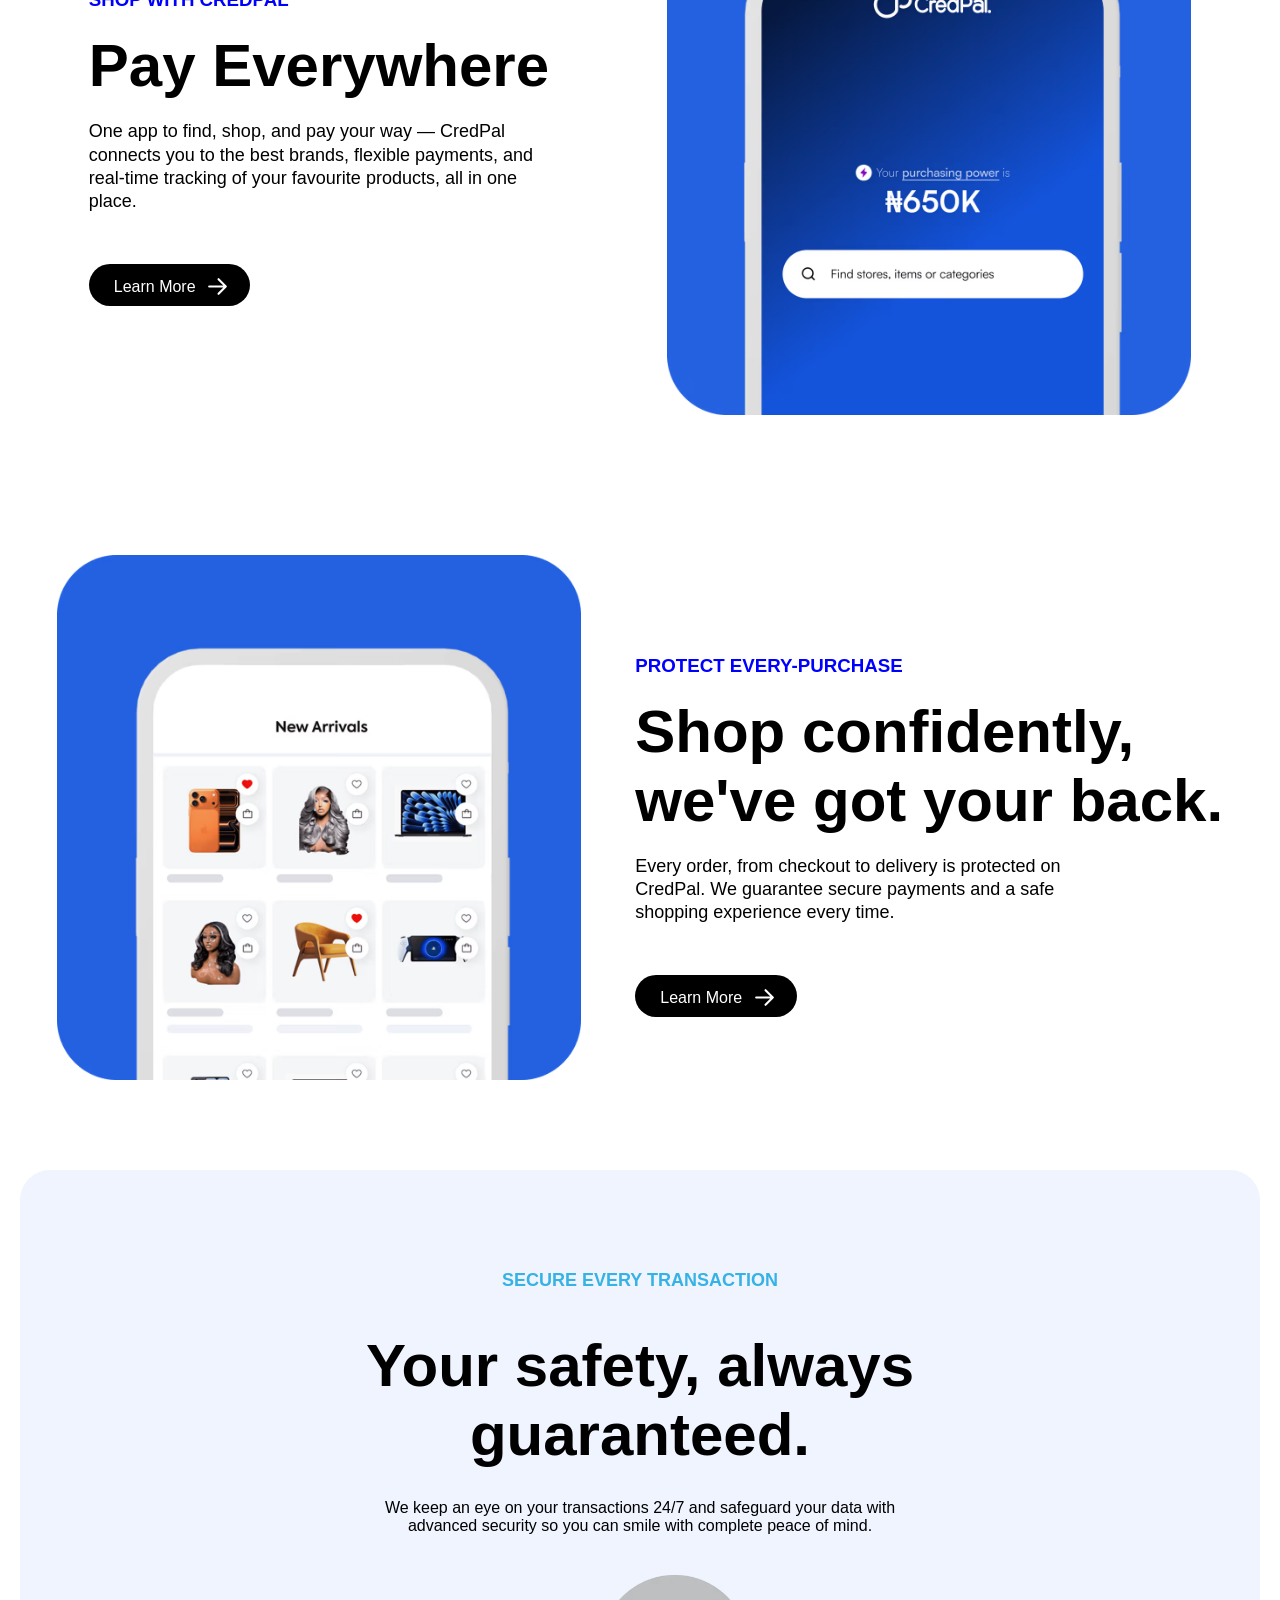
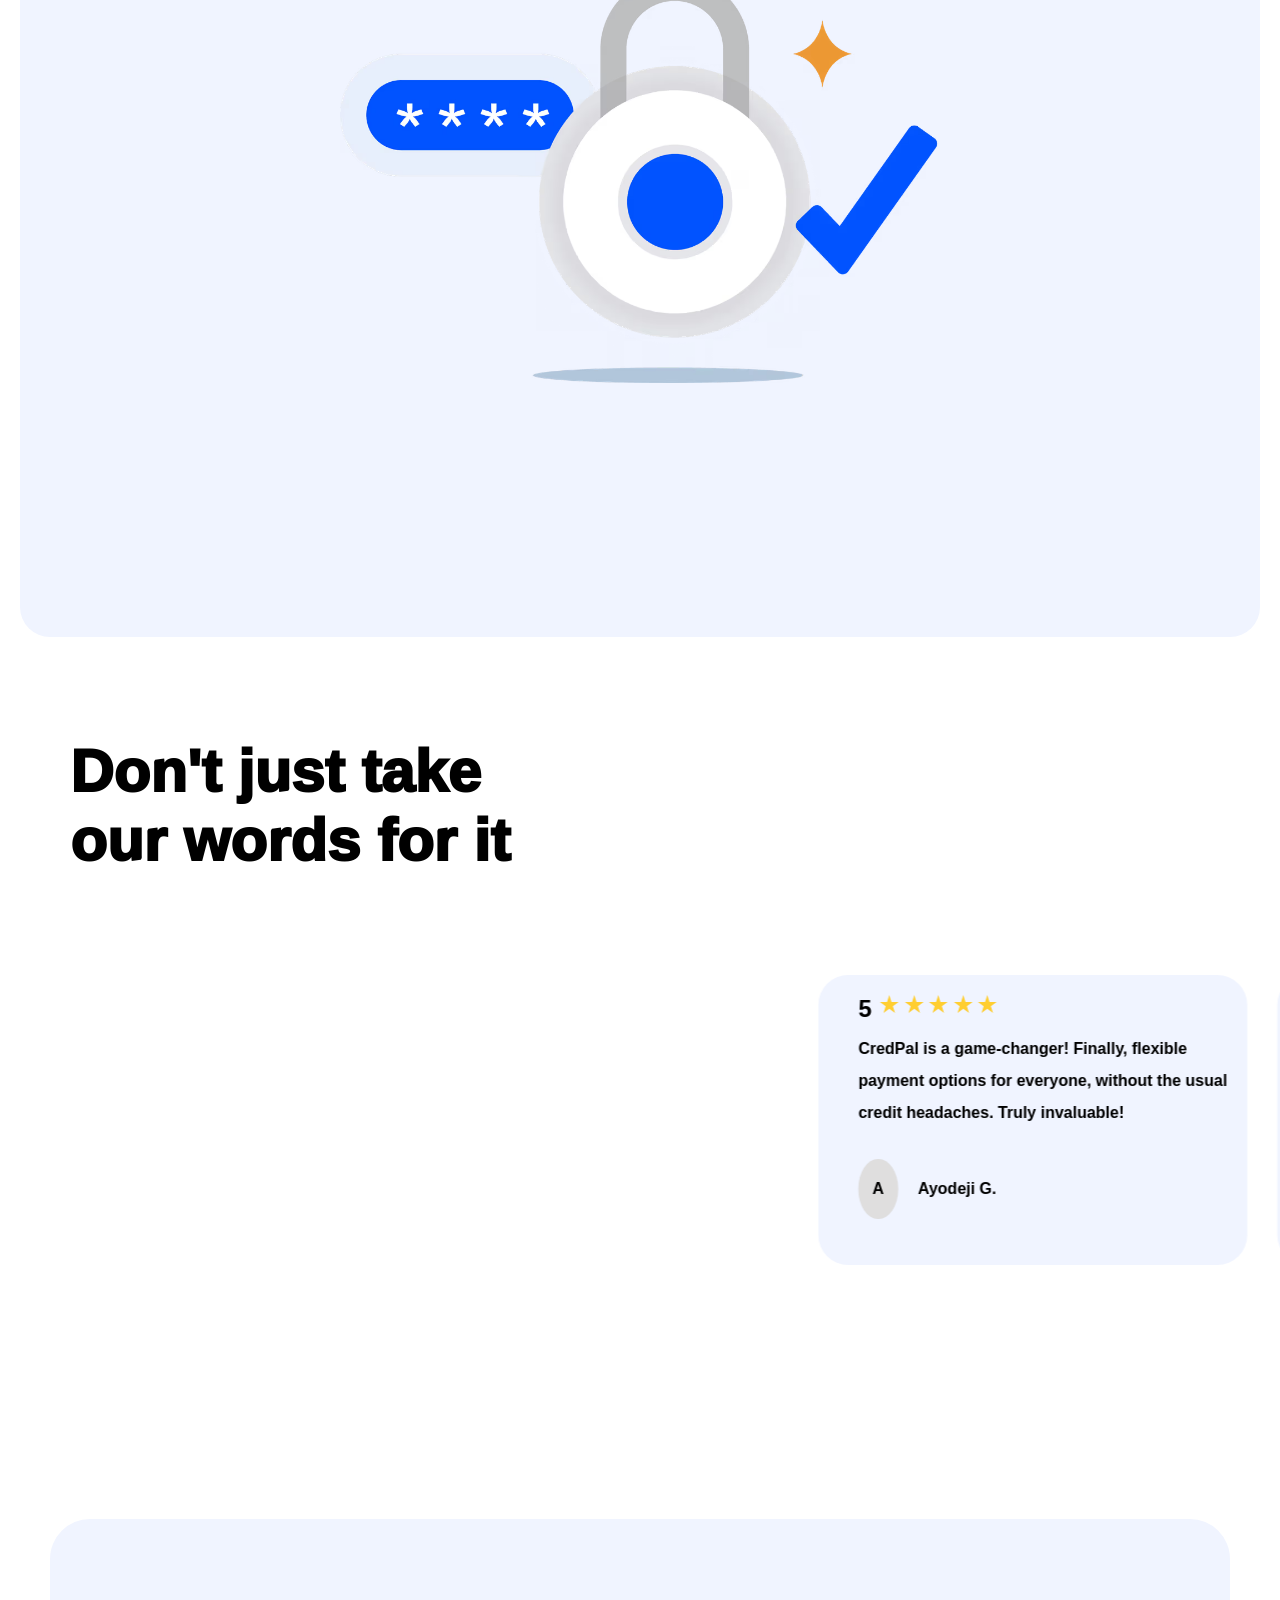
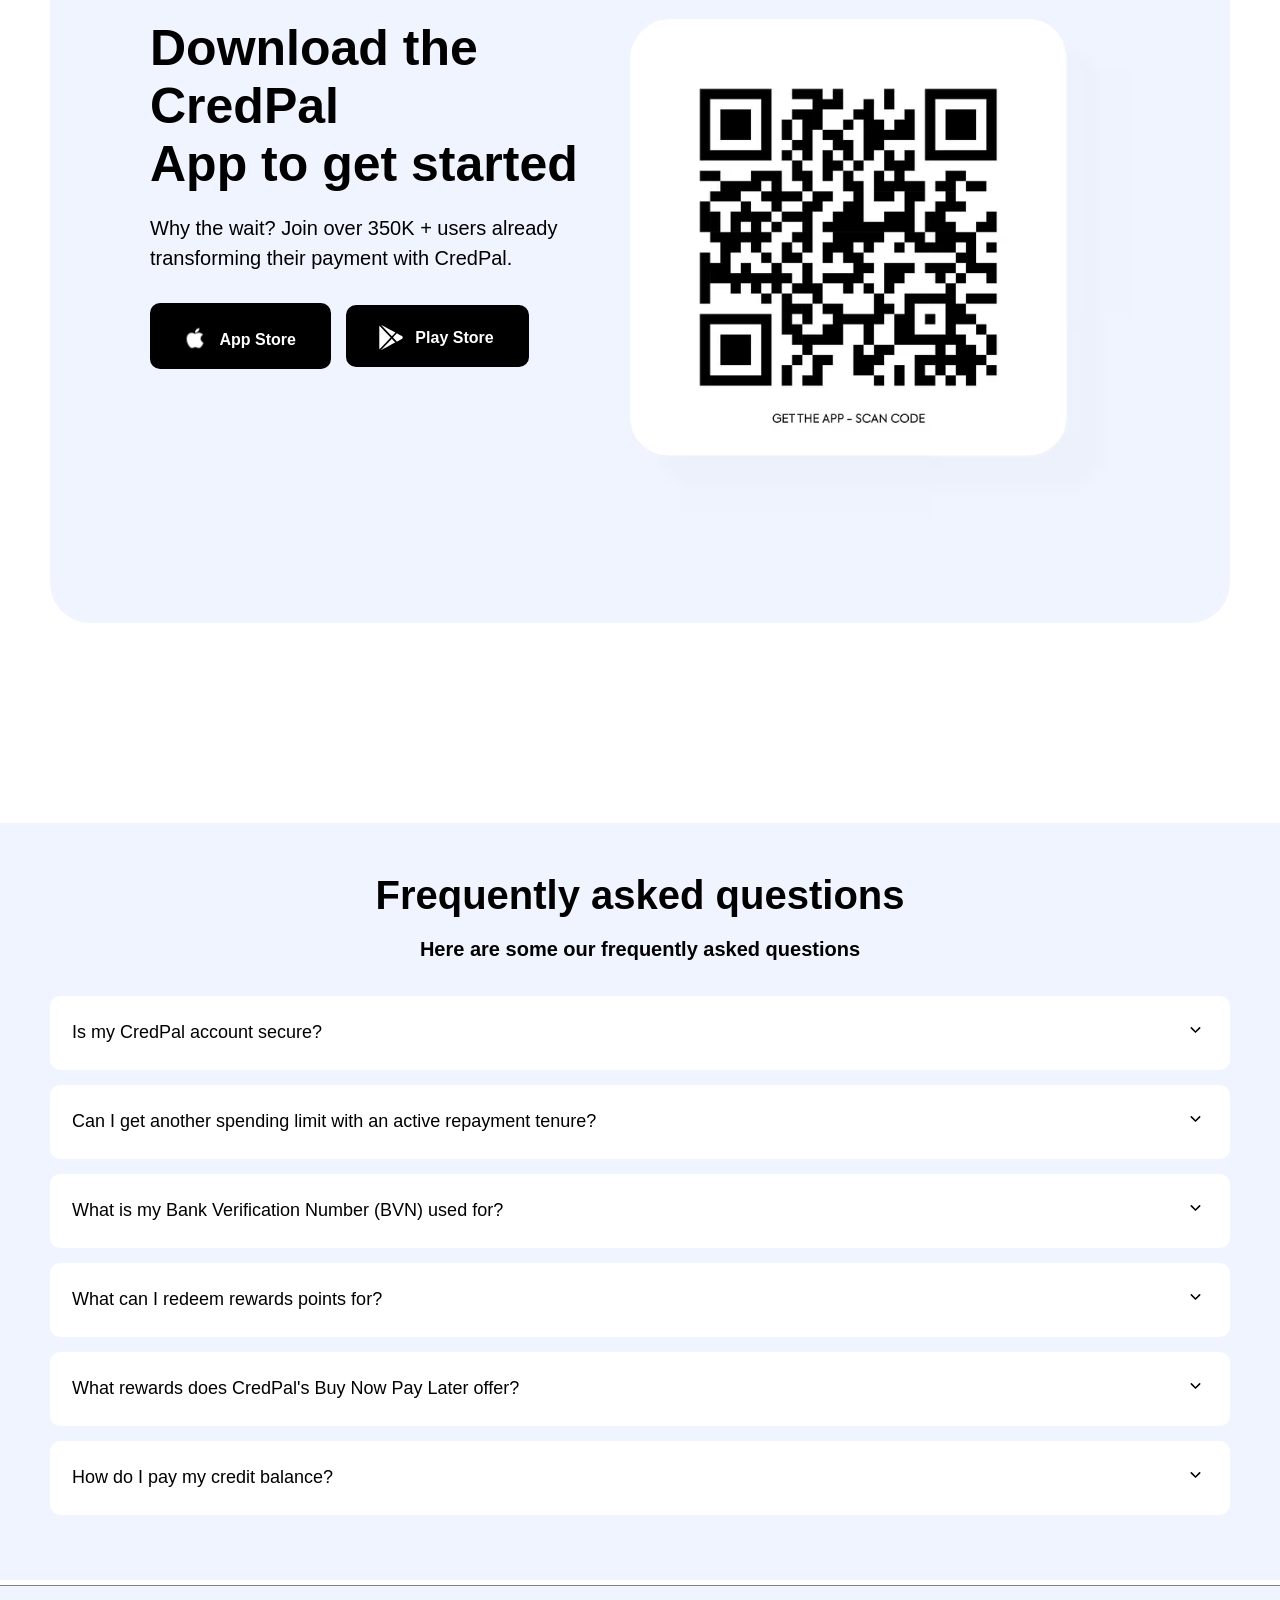
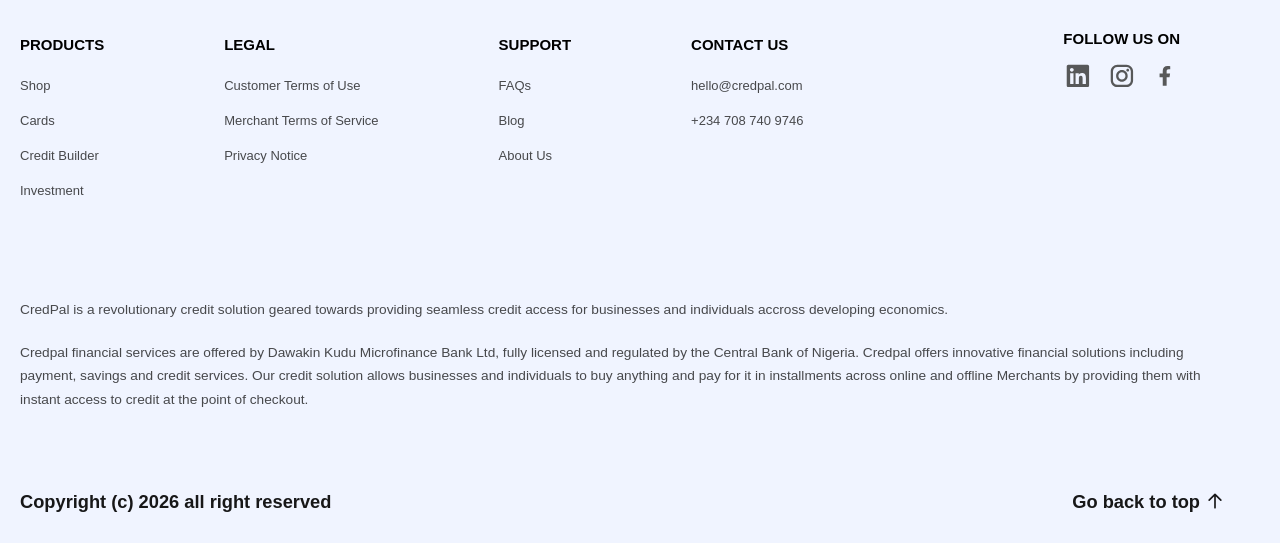
==== commit 81704498: "fine" ====
--- a/index.html
+++ b/index.html
@@ -6,10 +6,10 @@
     <title> nasrudeen | full stack developer</title>
     <meta name="muhammed" content="lorem">
     <meta property="og:type" content="website">
-    <meta property="og:url" content="project-jrpf1zqg3-docnas.vercel.app">
+    <meta property="og:url" content="project-hu6phwx68-docnas.vercel.app">
     <meta property="og:title" content="nasr| full stack developer">
     <meta property="og:description" content="portfolio">
-    <meta property="og:image" content="project-jrpf1zqg3-docnas.vercel.app/pay.svg">
+    <meta property="og:image" content="project-hu6phwx68-docnas.vercel.app/pay.svg">
     <link rel="stylesheet" href="style2.css">
 </head>
 <body>
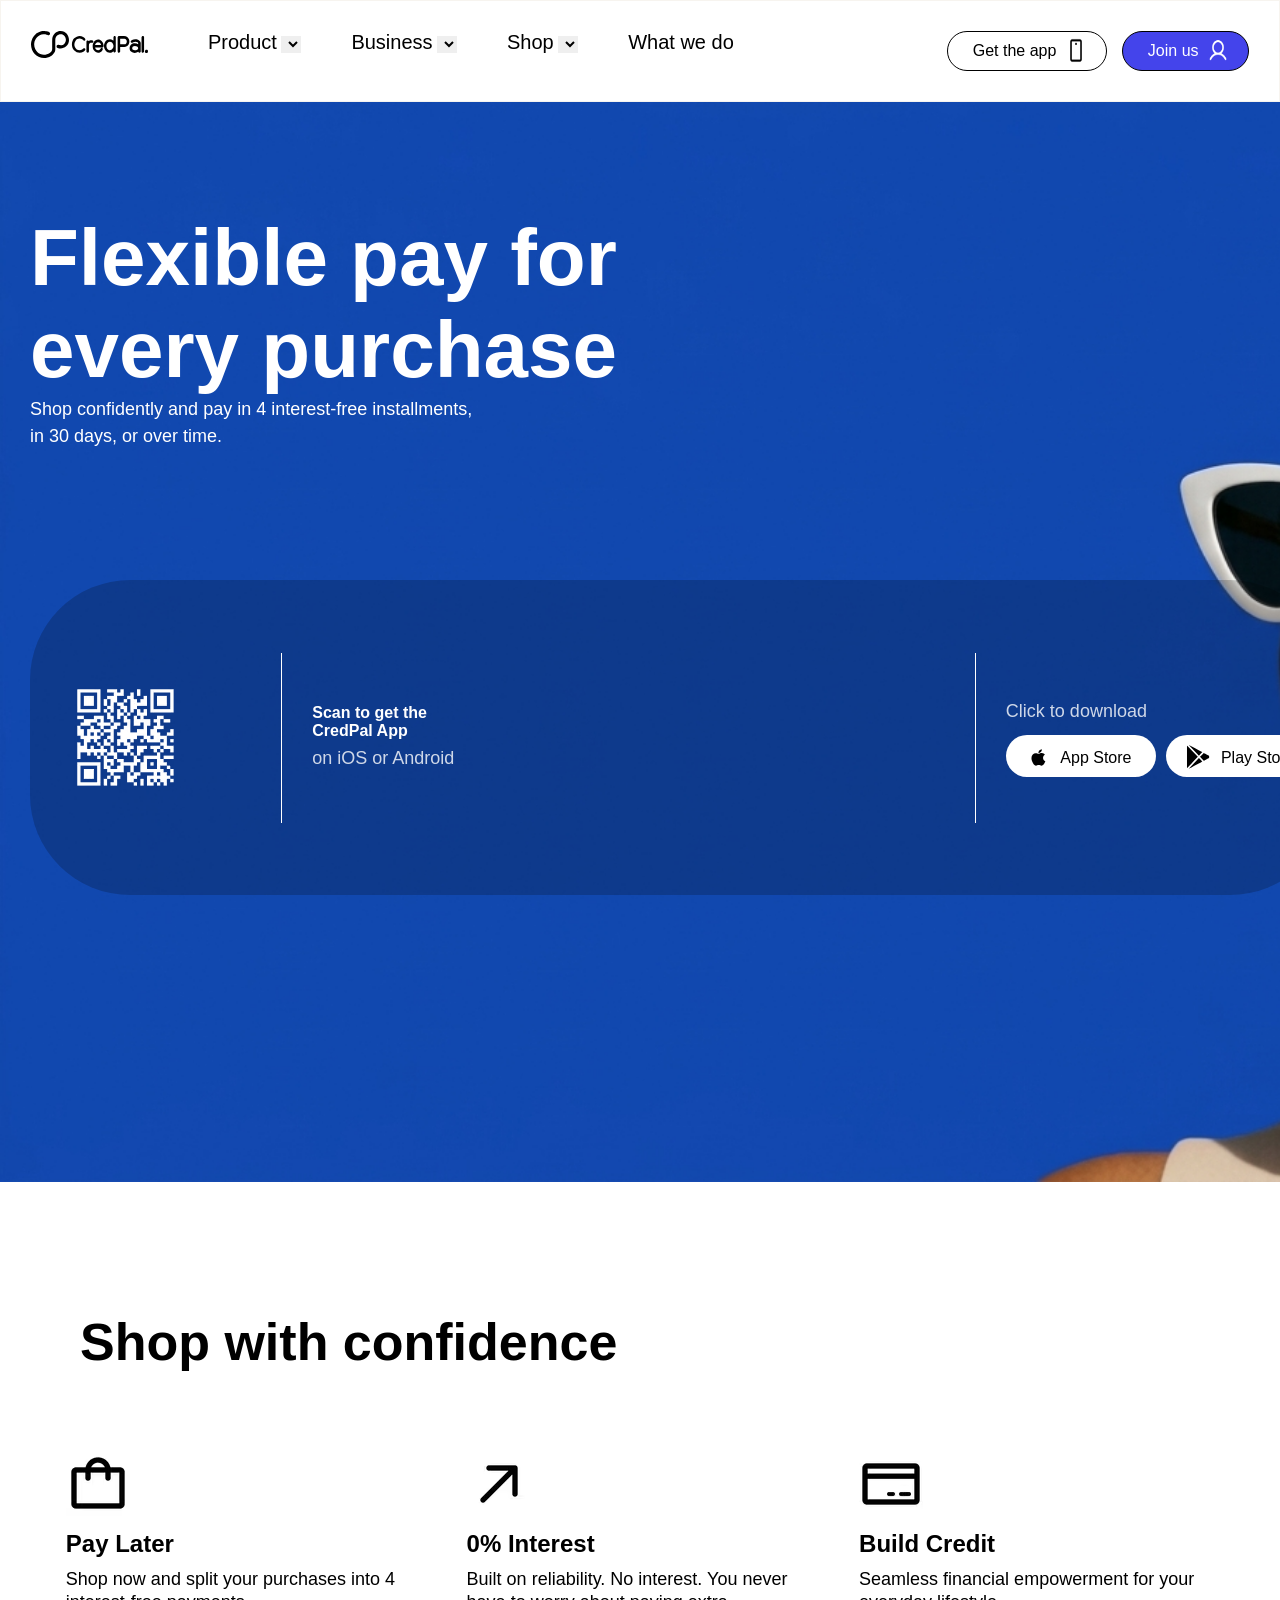
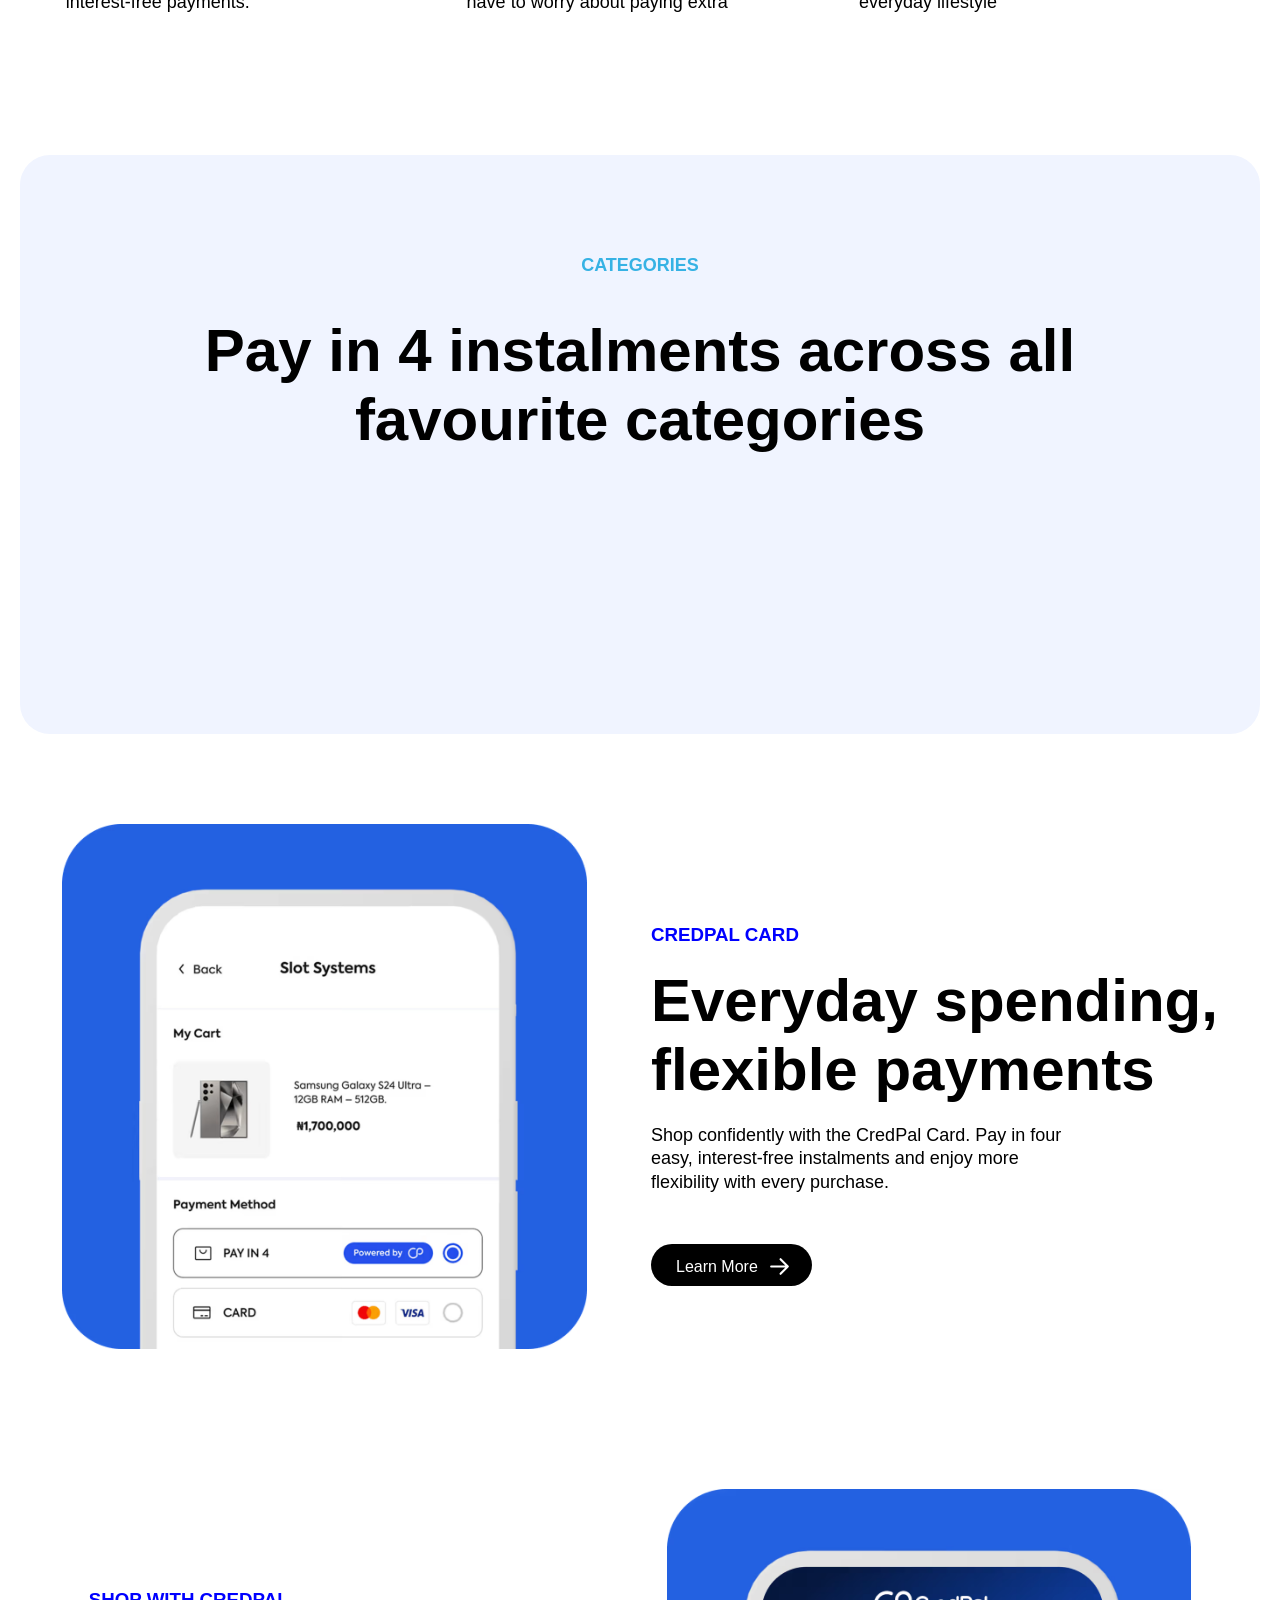
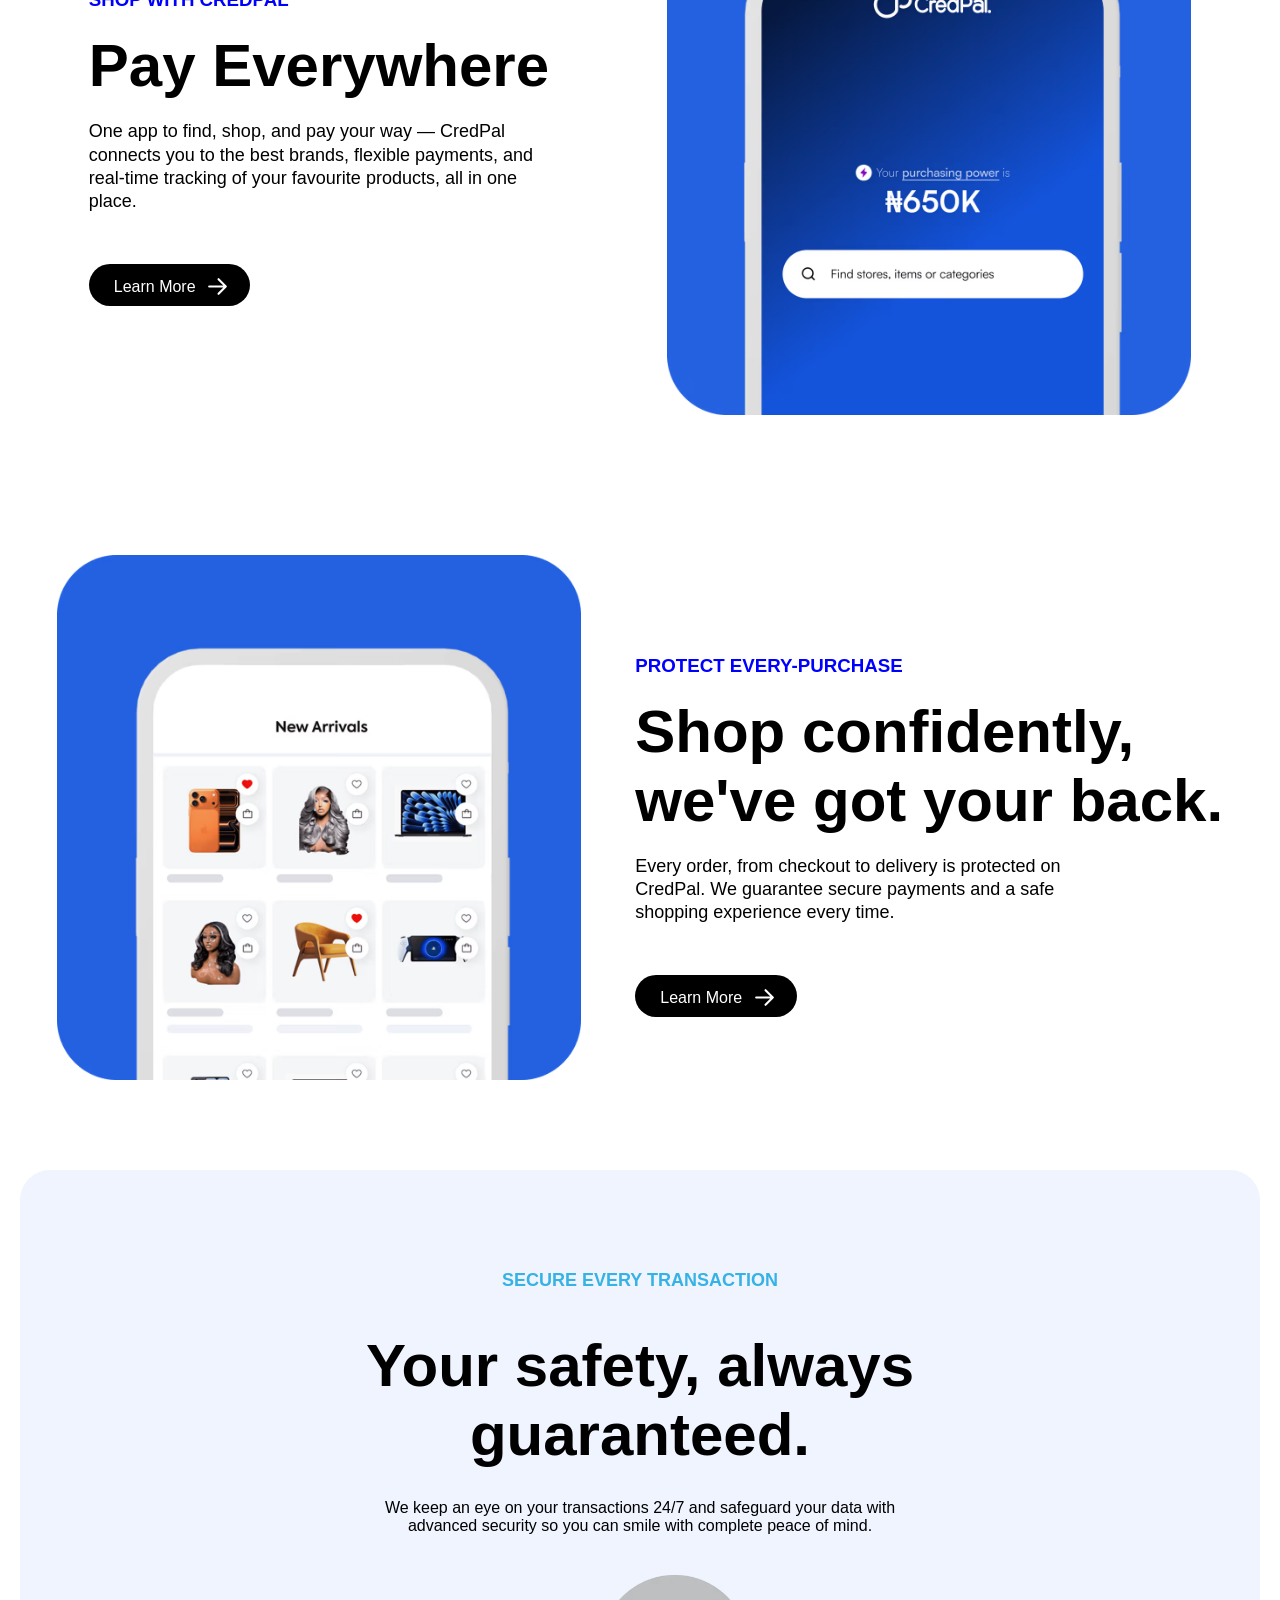
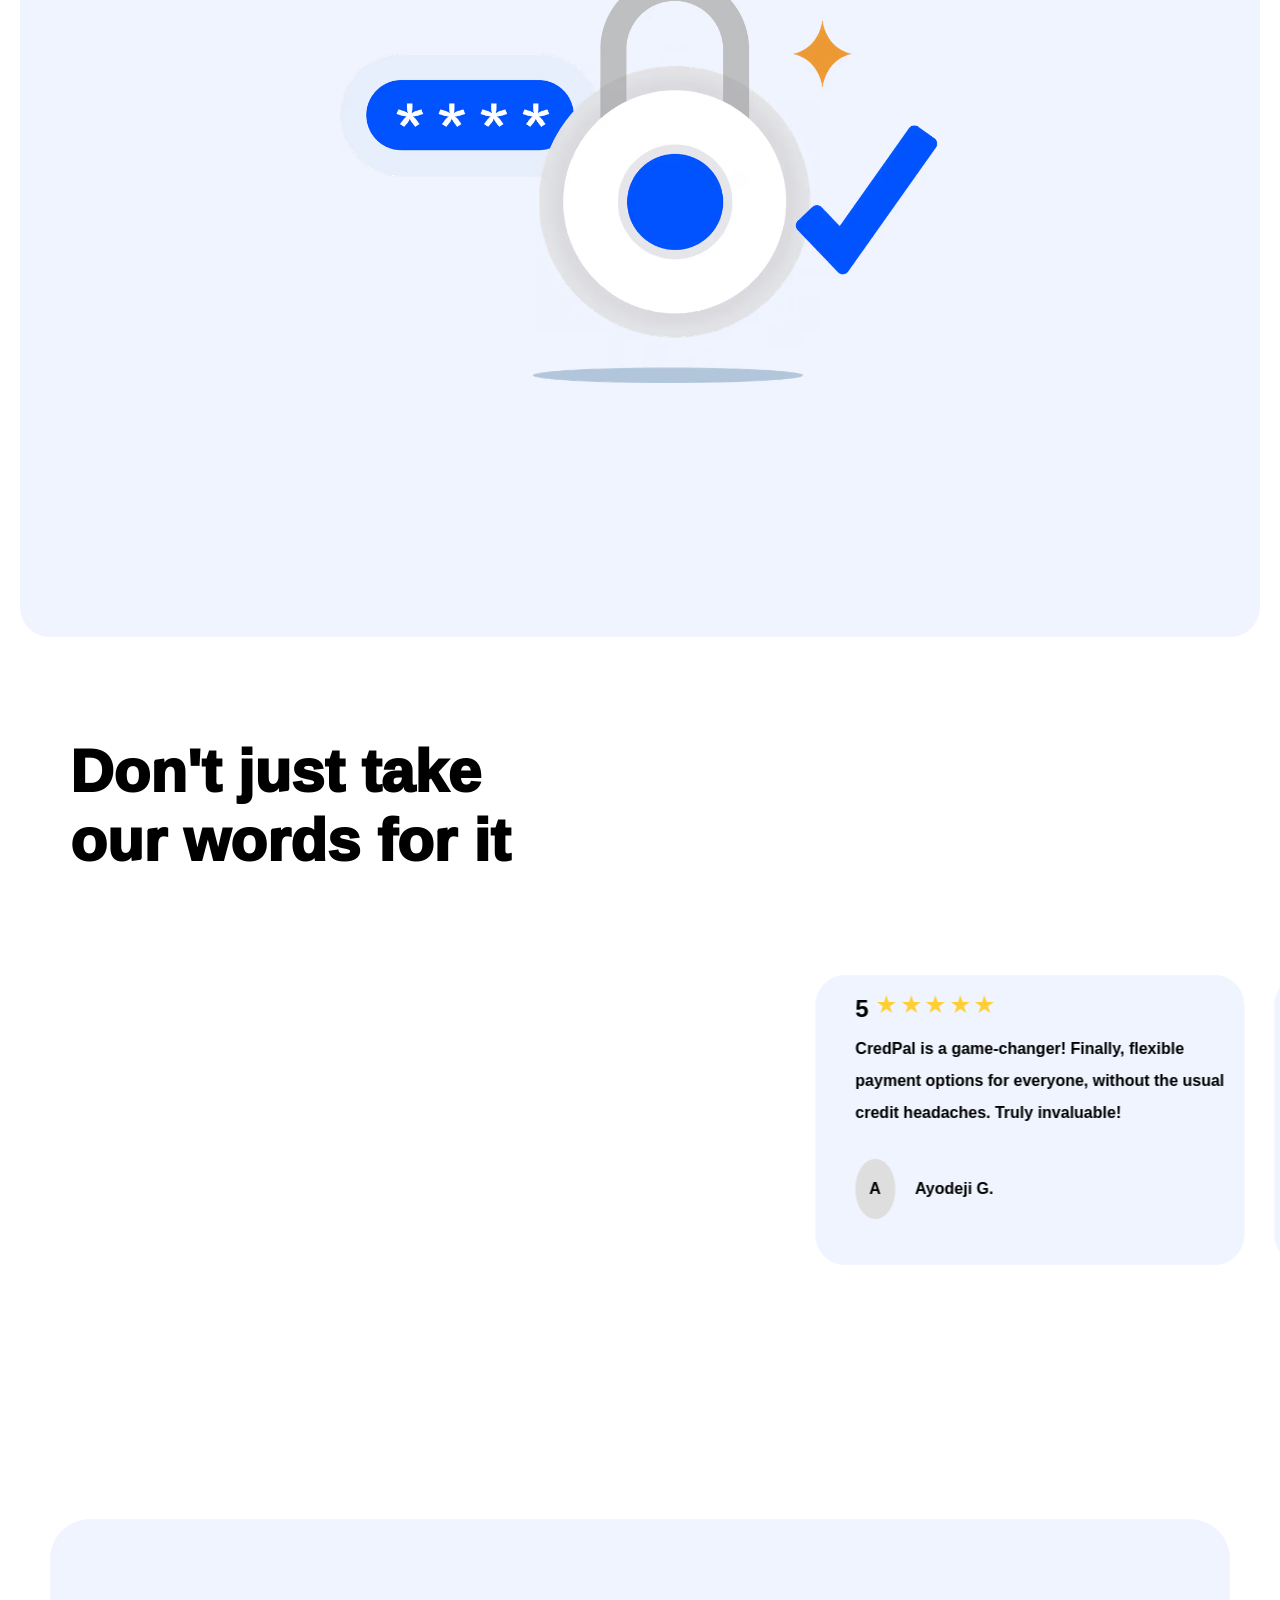
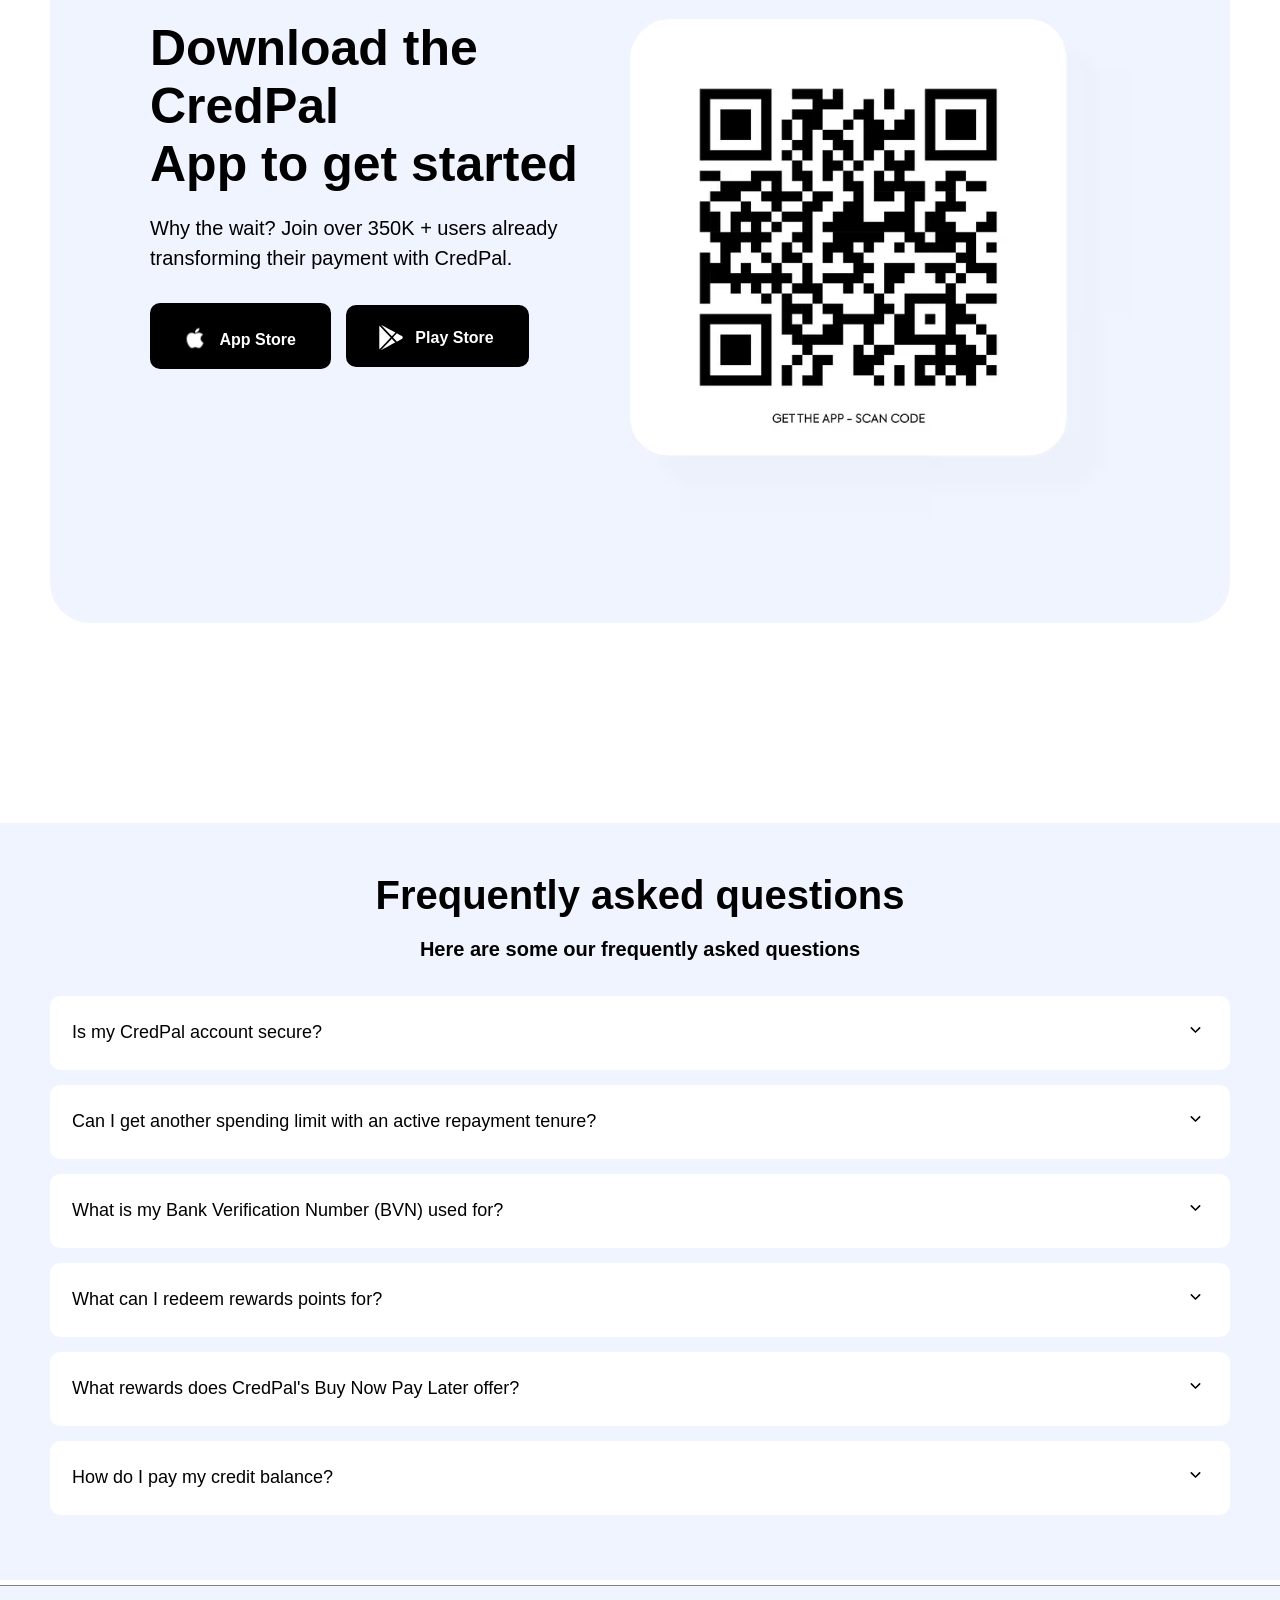
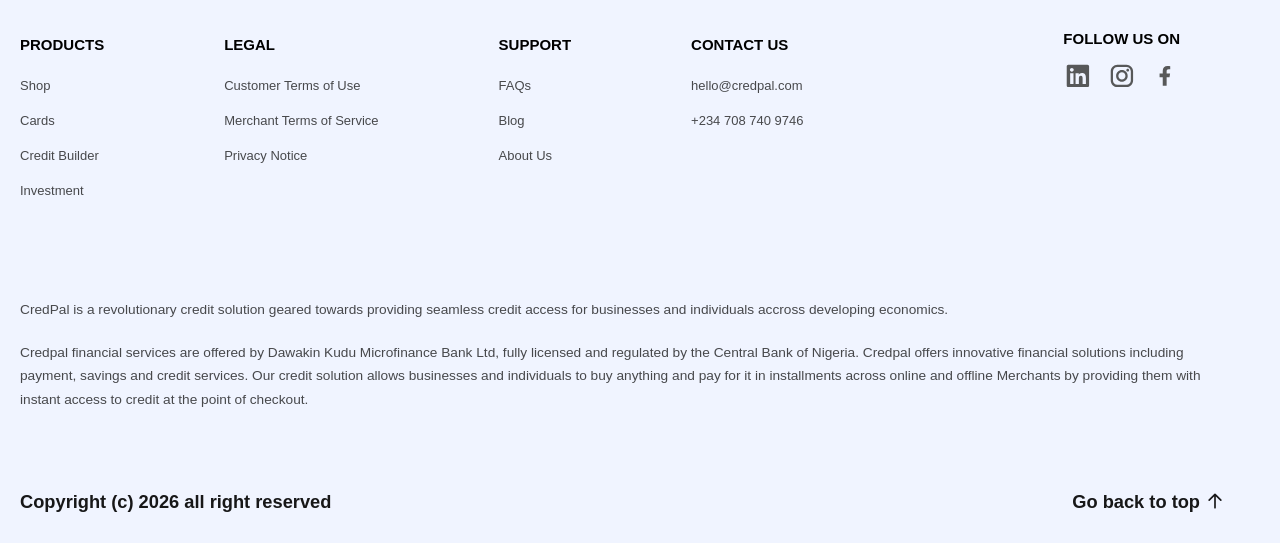
==== commit e70aa6fd: "fine" ====
--- a/index.html
+++ b/index.html
@@ -6,10 +6,10 @@
     <title> nasrudeen | full stack developer</title>
     <meta name="muhammed" content="lorem">
     <meta property="og:type" content="website">
-    <meta property="og:url" content="project-hu6phwx68-docnas.vercel.app">
+    <meta property="og:url" content="project-kty8v6qye-docnas.vercel.app">
     <meta property="og:title" content="nasr| full stack developer">
     <meta property="og:description" content="portfolio">
-    <meta property="og:image" content="project-hu6phwx68-docnas.vercel.app/pay.svg">
+    <meta property="og:image" content="project-kty8v6qye-docnas.vercel.app/pay.svg">
     <link rel="stylesheet" href="style2.css">
 </head>
 <body>
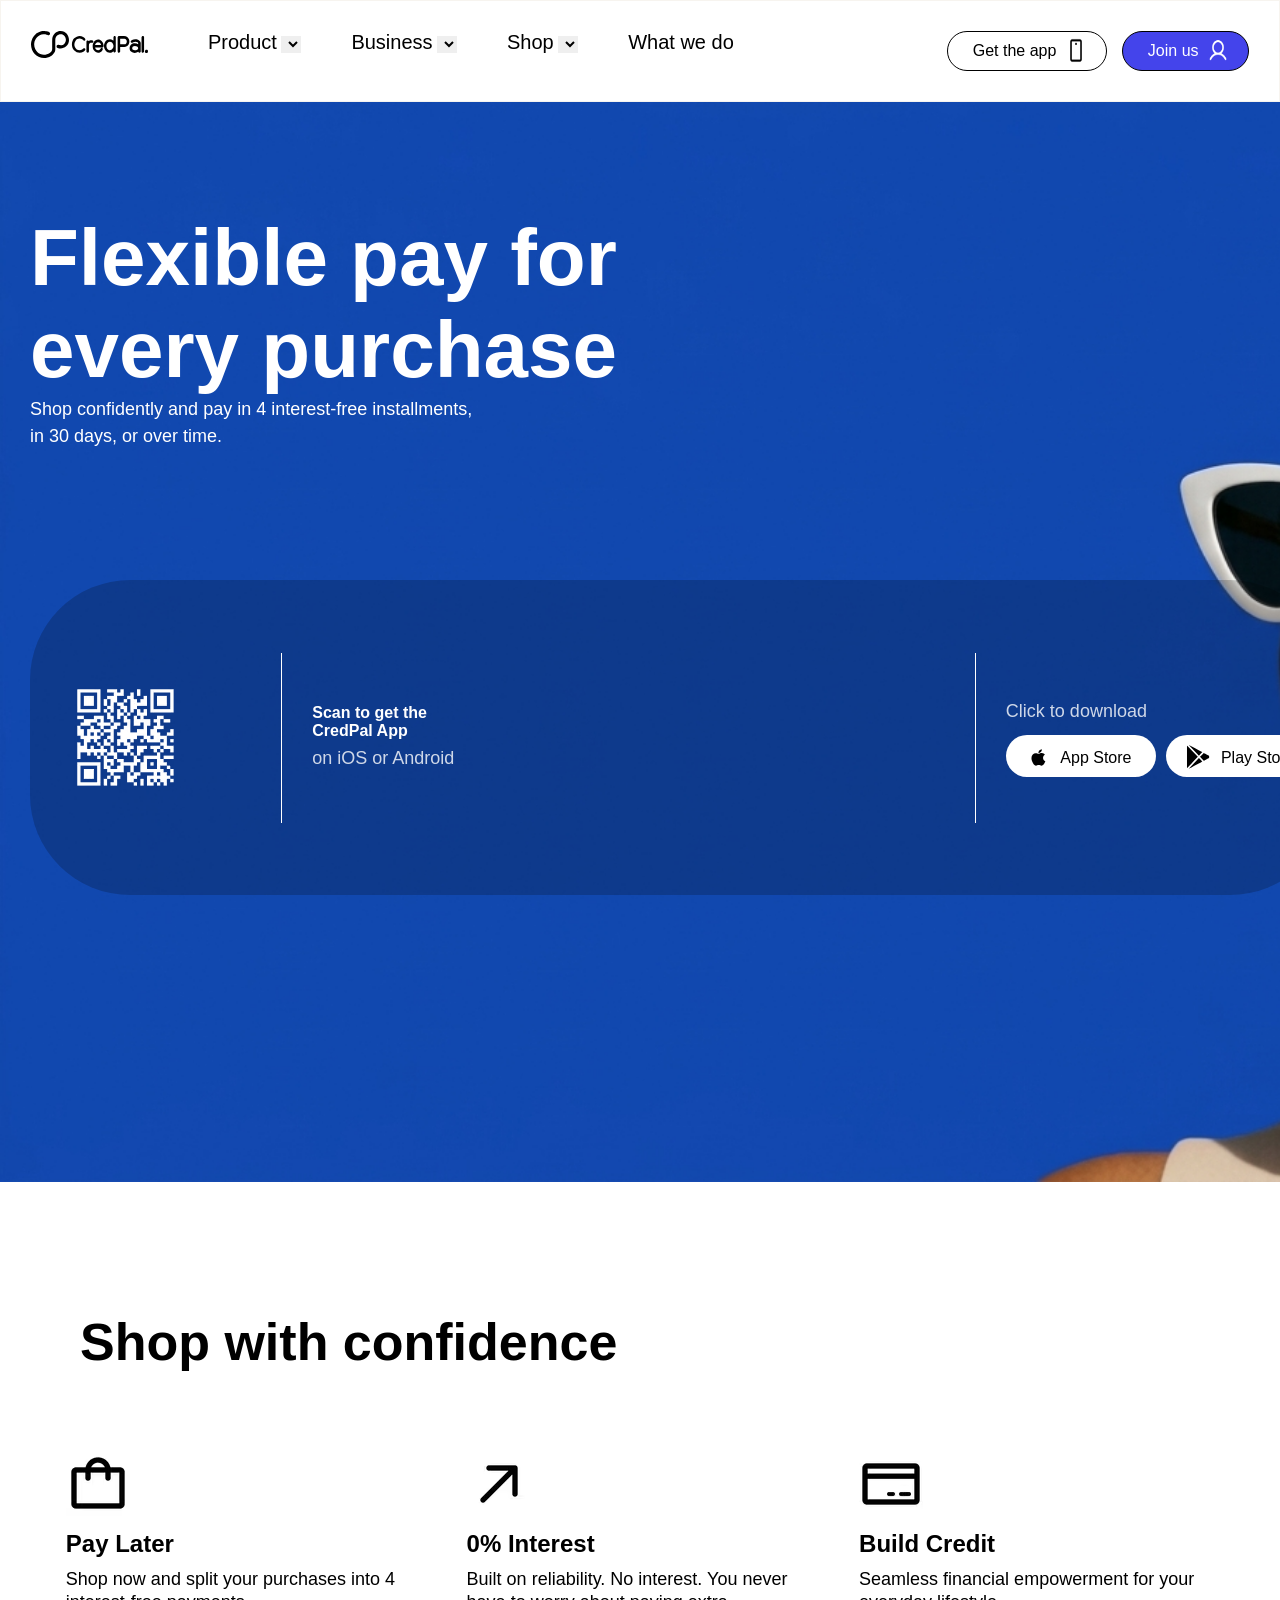
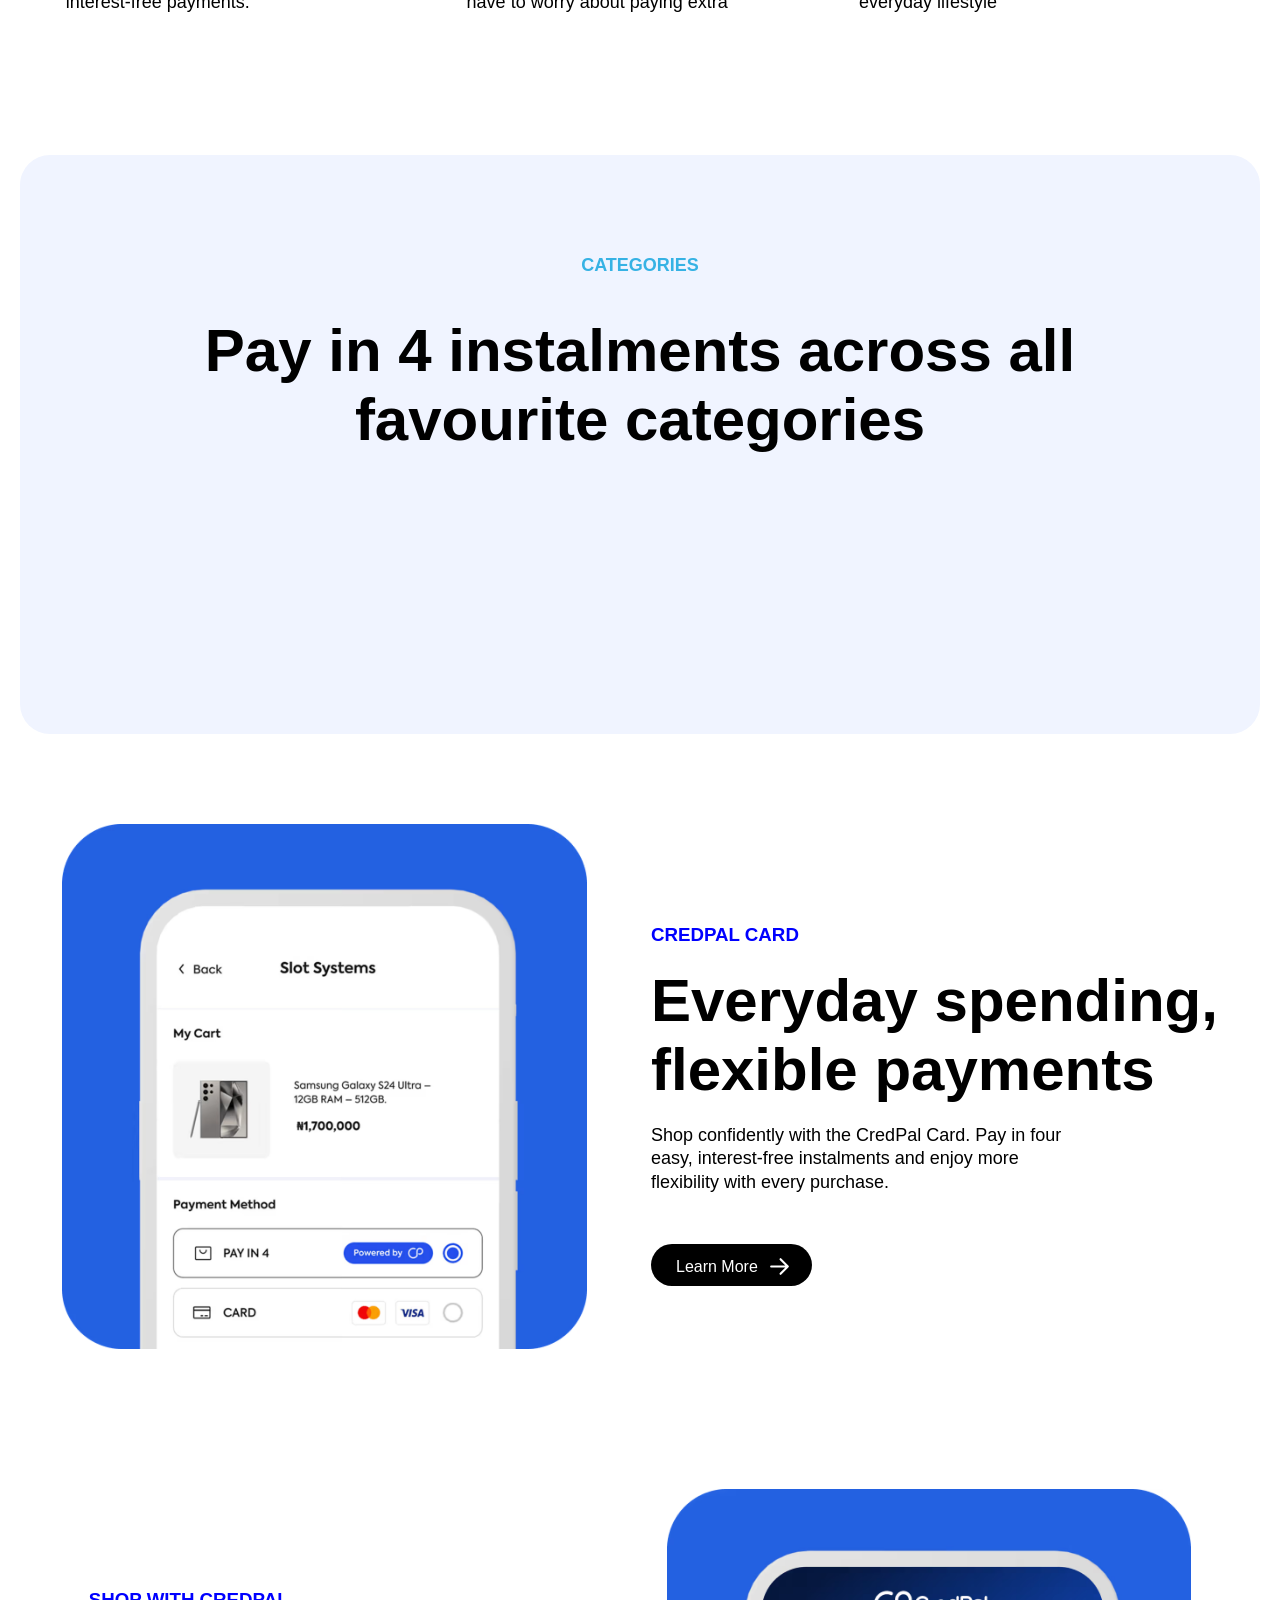
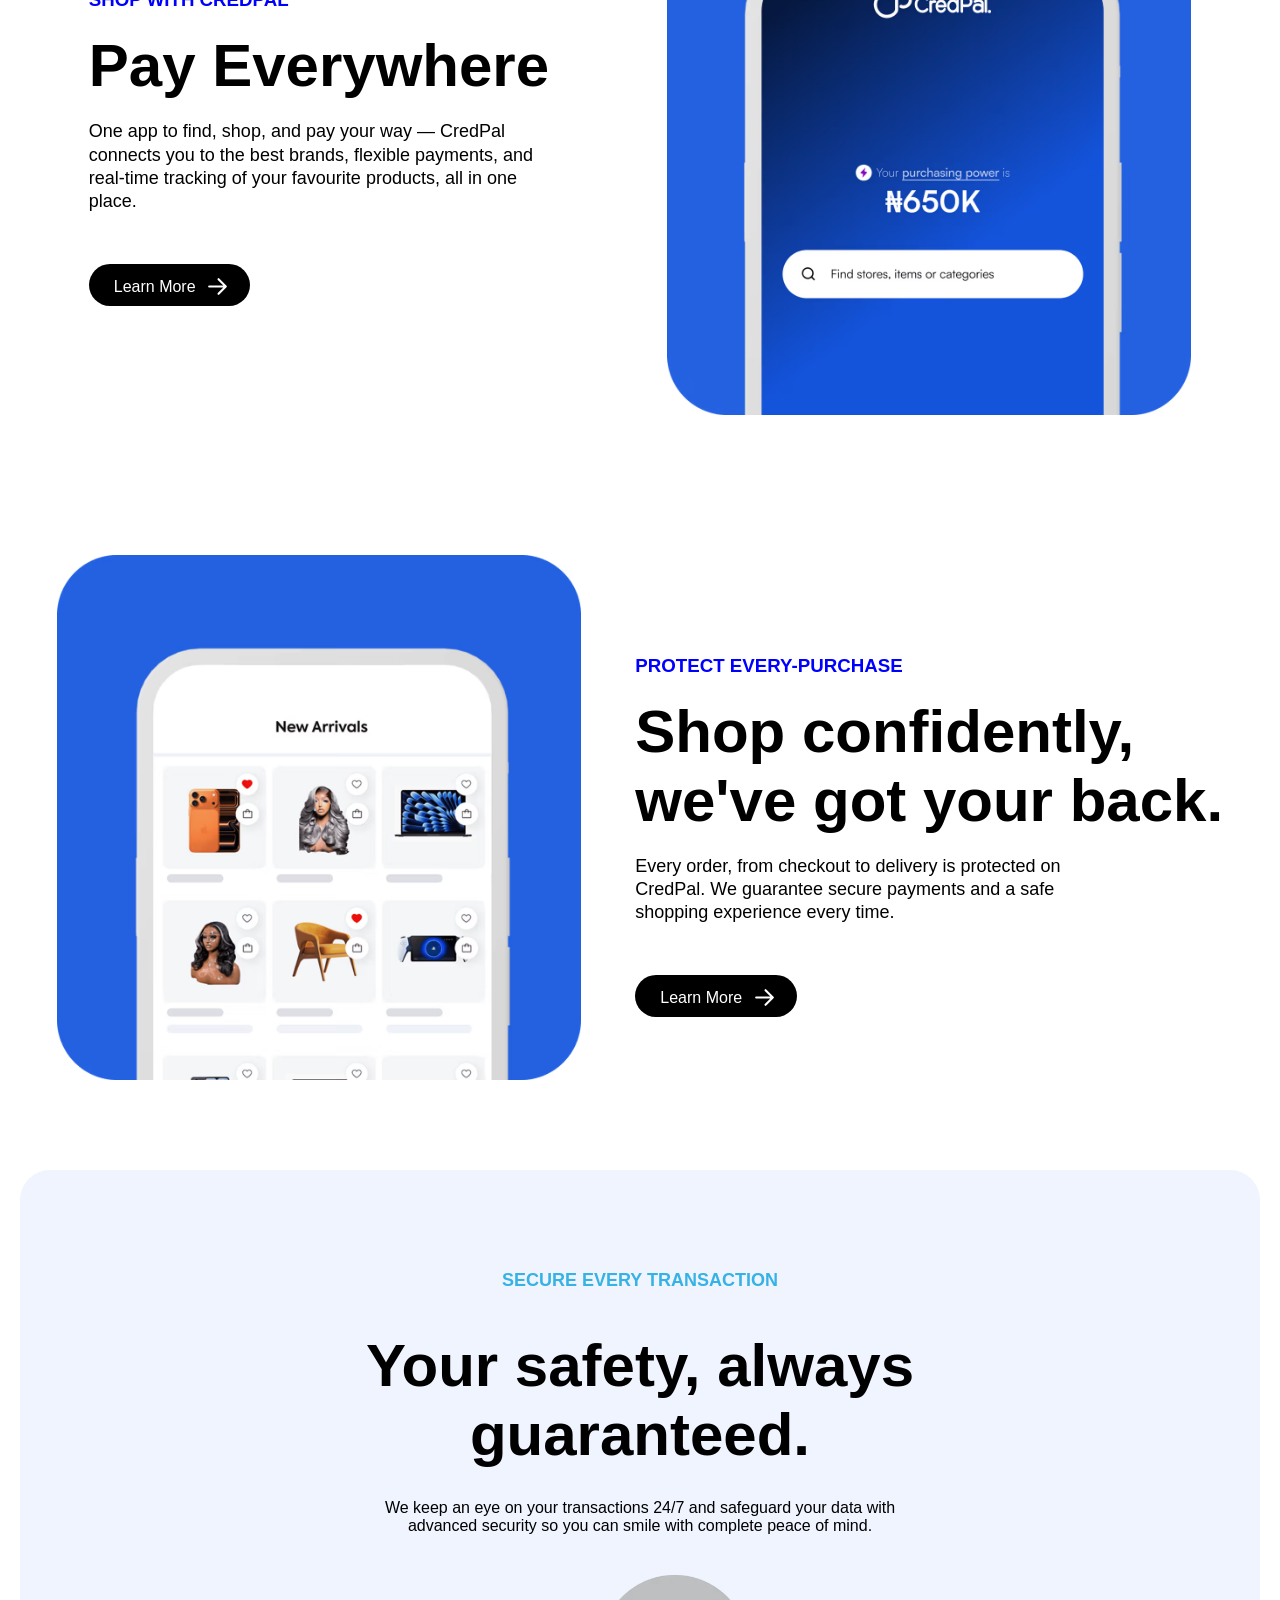
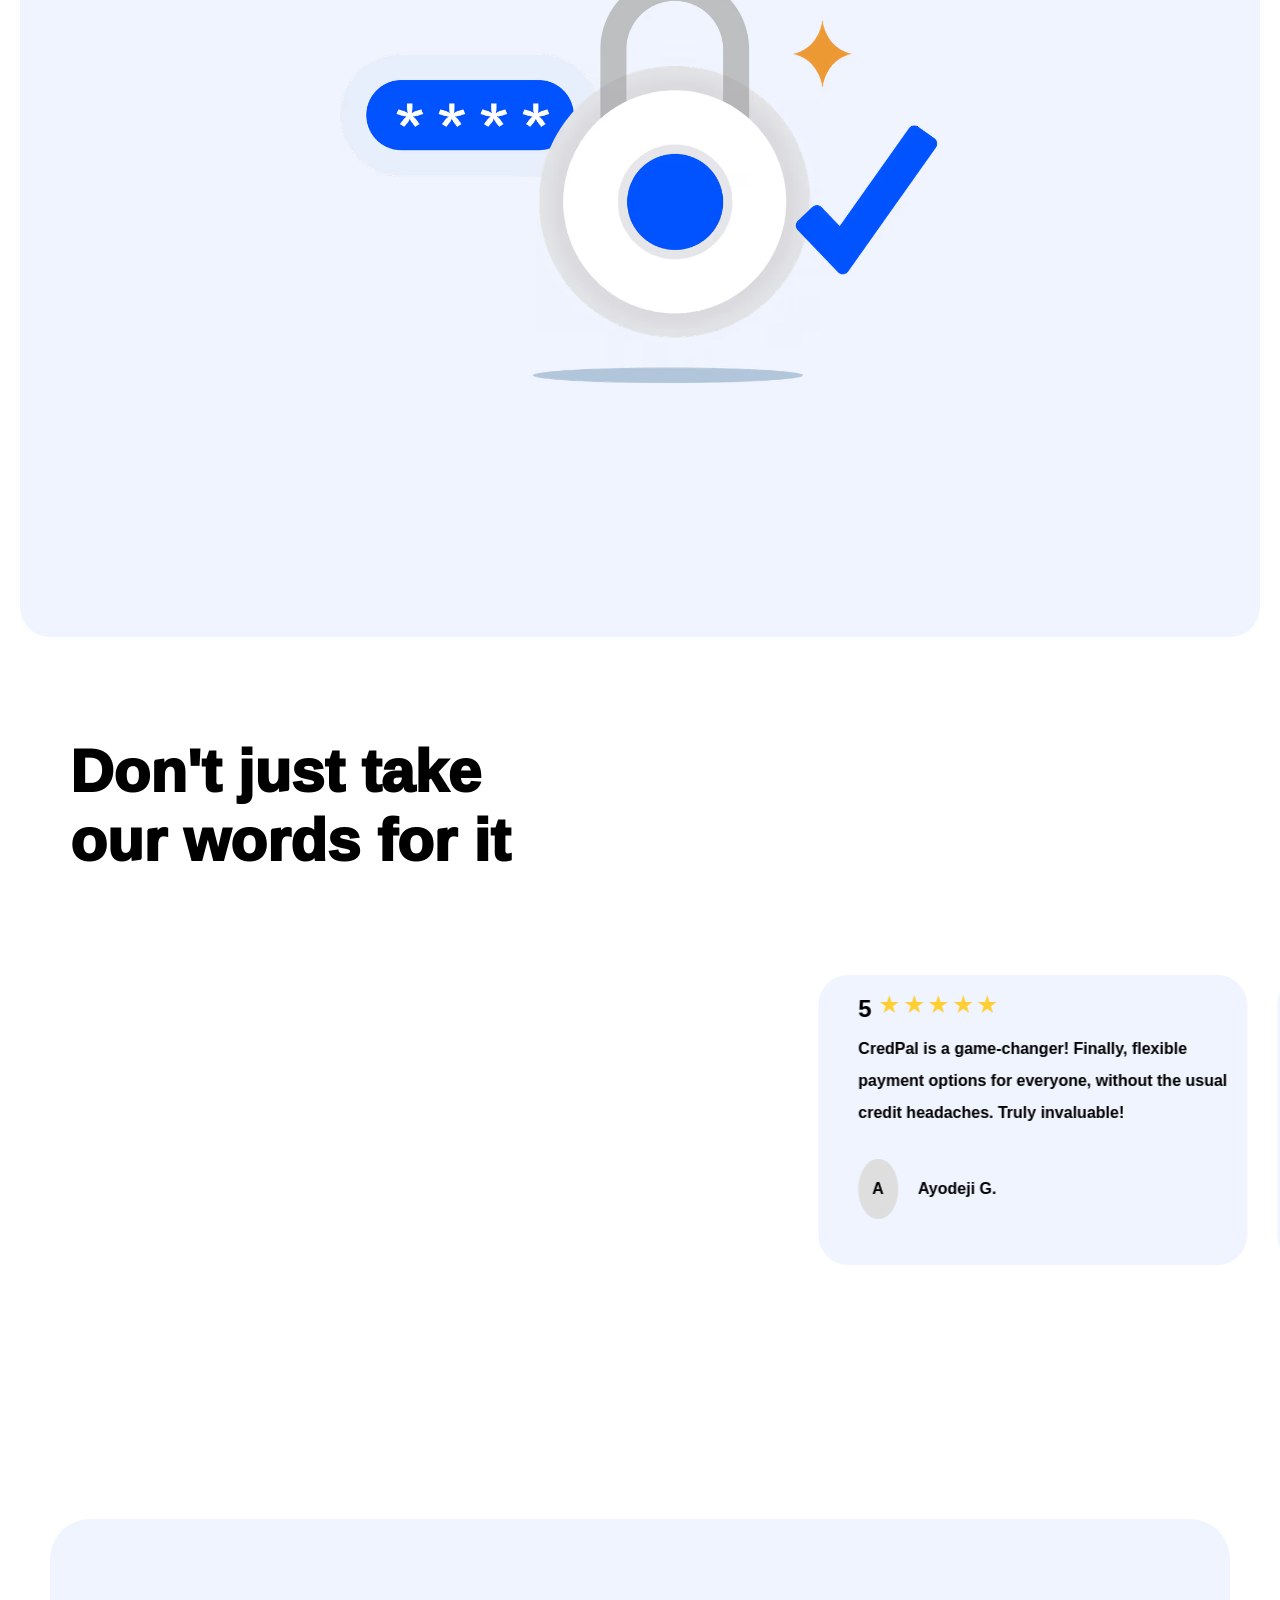
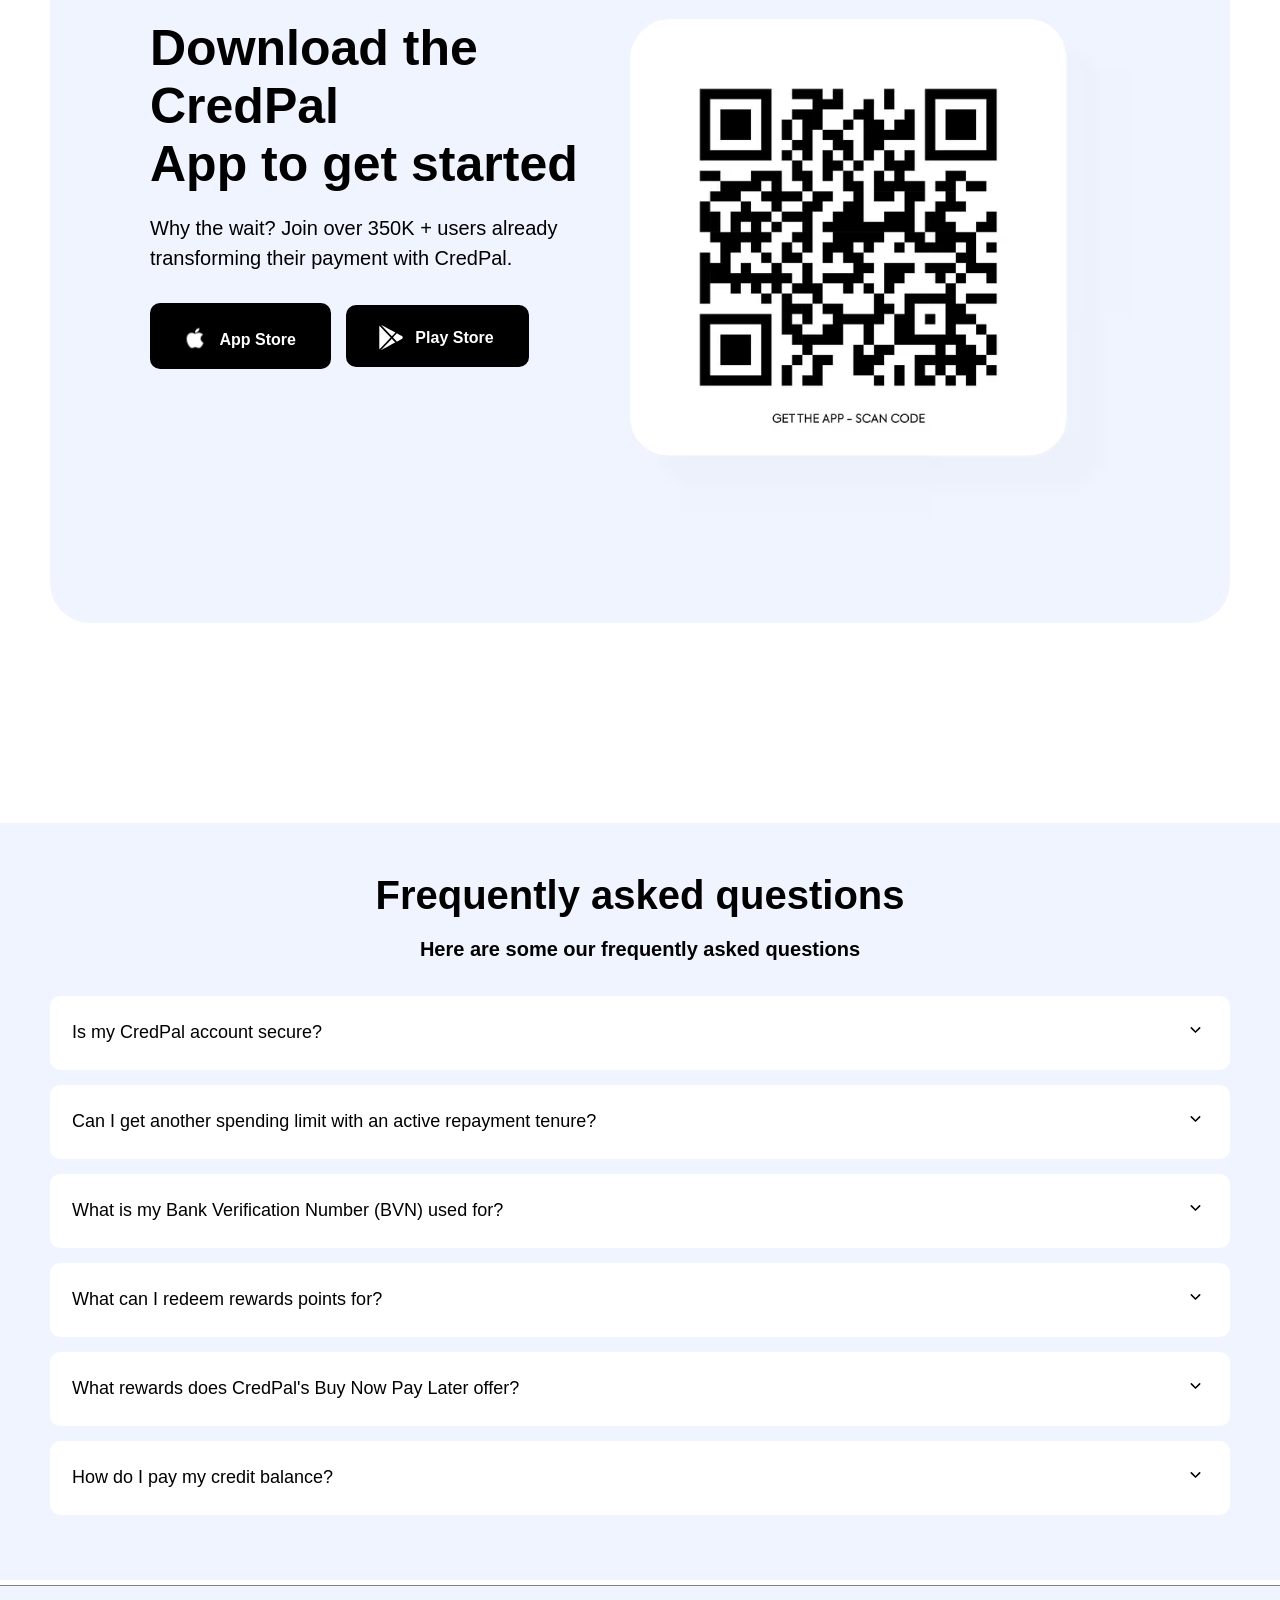
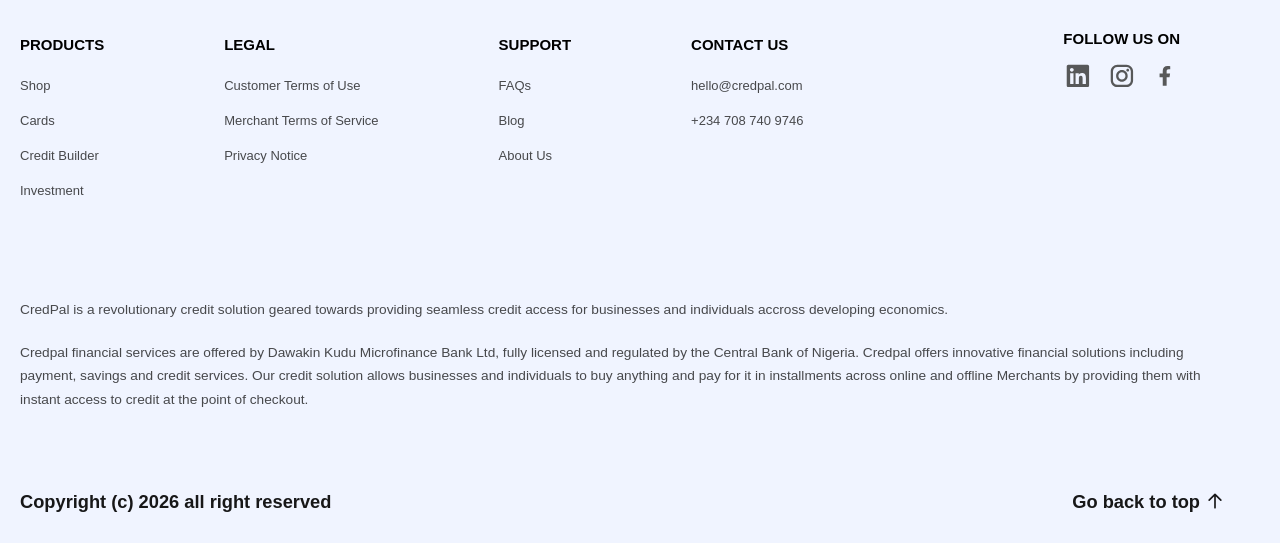
==== commit bd9c4cbb: "good" ====
--- a/index.html
+++ b/index.html
@@ -6,10 +6,10 @@
     <title> nasrudeen | full stack developer</title>
     <meta name="muhammed" content="lorem">
     <meta property="og:type" content="website">
-    <meta property="og:url" content="project-kty8v6qye-docnas.vercel.app">
+    <meta property="og:url" content="majestic-empanada-8c8236.netlify.app">
     <meta property="og:title" content="nasr| full stack developer">
     <meta property="og:description" content="portfolio">
-    <meta property="og:image" content="project-kty8v6qye-docnas.vercel.app/pay.svg">
+    <meta property="og:image" content="majestic-empanada-8c8236.netlify.app/pay.svg">
     <link rel="stylesheet" href="style2.css">
 </head>
 <body>
